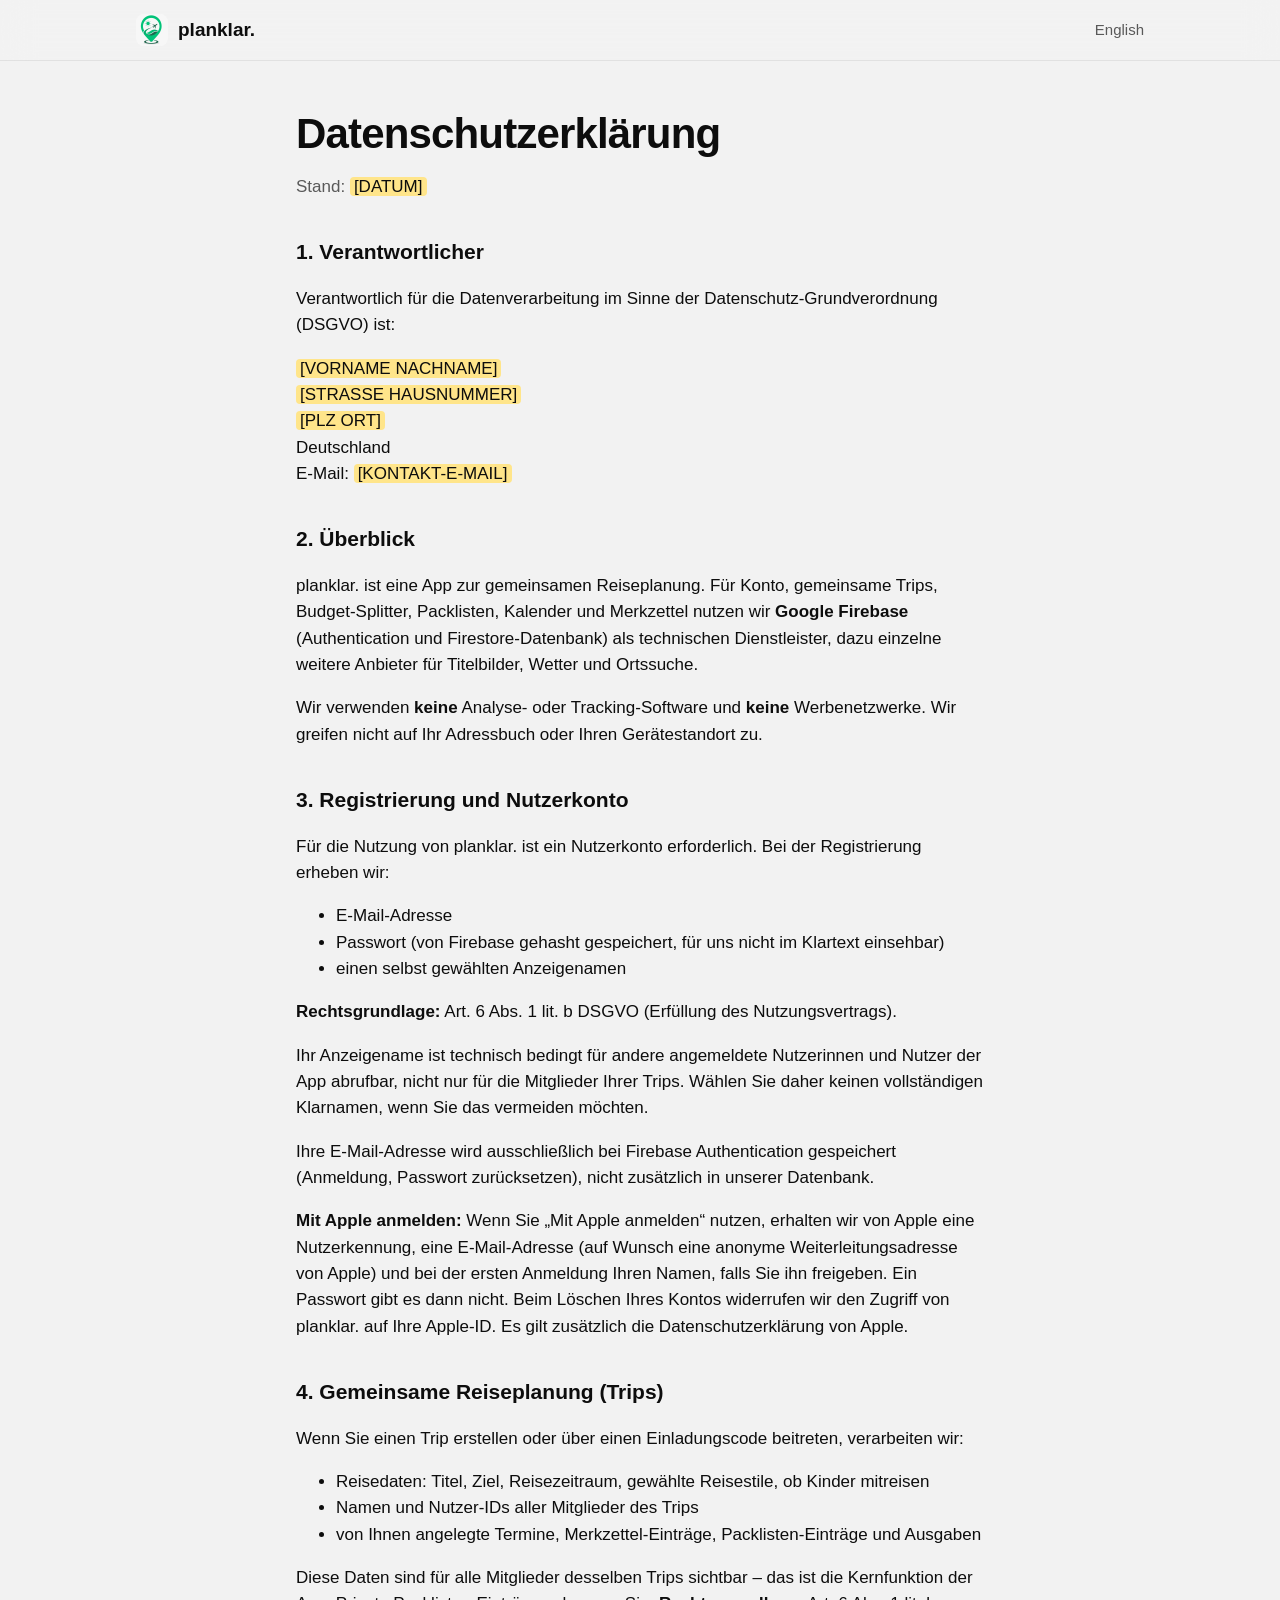
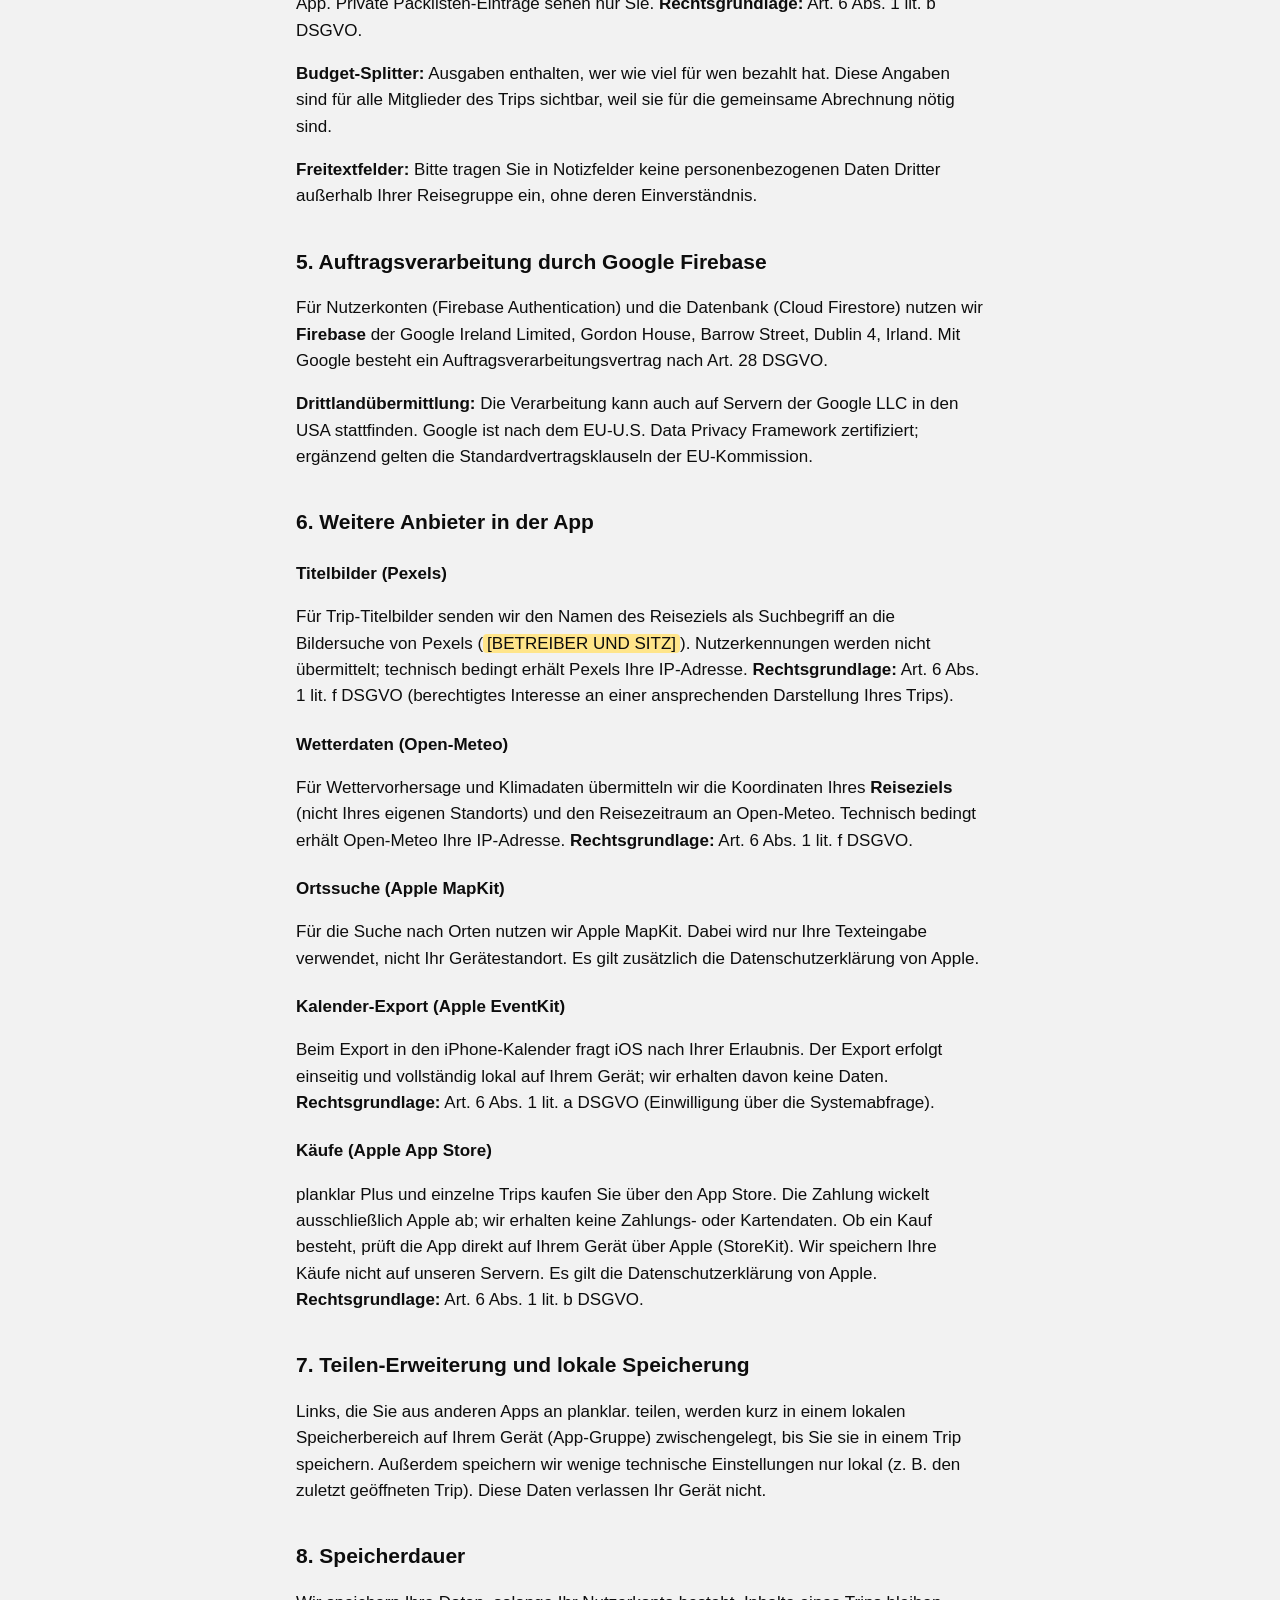
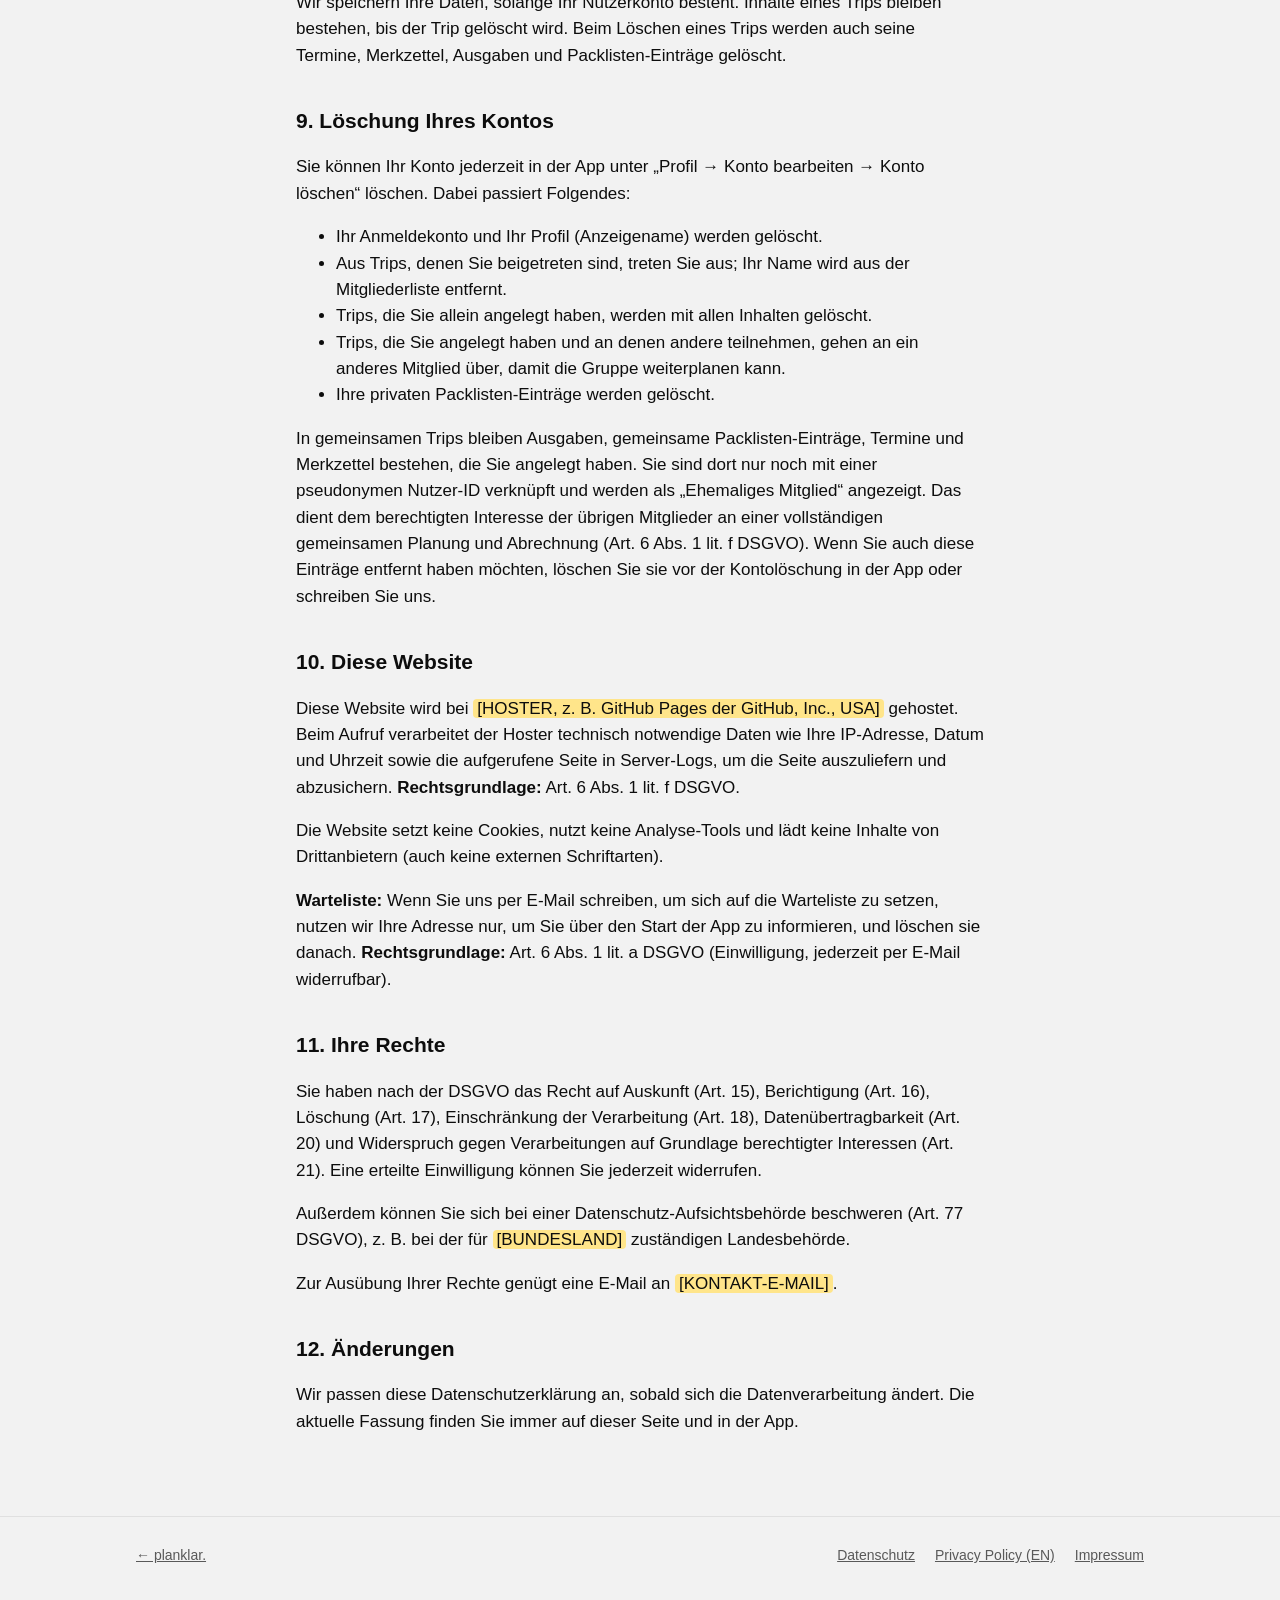
==== datenschutz.html @ 1fadaf1b "feat: Mit Apple anmelden und Monetarisierung mit StoreKit 2 Sign in with Apple mit Nonce, Profilanla" ====
<!doctype html>
<html lang="de">
<head>
  <meta charset="utf-8">
  <meta name="viewport" content="width=device-width, initial-scale=1">
  <title>Datenschutzerklärung – planklar.</title>
  <meta name="theme-color" content="#0BBF7D">
  <link rel="icon" type="image/png" href="assets/favicon.png">
  <link rel="apple-touch-icon" href="assets/apple-touch-icon.png">
  <link rel="stylesheet" href="style.css">
</head>
<body>

<!--
  ENTWURF, KEINE RECHTSBERATUNG. Quelle: docs/legal/datenschutzerklaerung-de.md,
  angepasst an die vollständige Account-Löschung (TripService.removeAccountData)
  und um den Abschnitt zur Website ergänzt. Vor Veröffentlichung:
  - alle gelb markierten Platzhalter ersetzen
  - Google-AVV in der Firebase Console bestätigen, DPF-Status von Google prüfen
  - Pexels-Betreiber verifizieren
  - mit einem Generator (eRecht24 o. ä.) oder anwaltlich gegenprüfen
  - privacy.html (EN) inhaltlich synchron halten
-->

<header class="site-header">
  <div class="wrap">
    <a class="brand" href="./"><img src="assets/logo.png" alt="">planklar.</a>
    <nav><a href="privacy.html">English</a></nav>
  </div>
</header>

<main class="legal">
  <div class="wrap narrow">
    <h1>Datenschutzerklärung</h1>
    <p class="updated">Stand: <mark class="todo">[DATUM]</mark></p>

    <h2>1. Verantwortlicher</h2>
    <p>Verantwortlich für die Datenverarbeitung im Sinne der Datenschutz-Grundverordnung (DSGVO) ist:</p>
    <address>
      <mark class="todo">[VORNAME NACHNAME]</mark><br>
      <mark class="todo">[STRASSE HAUSNUMMER]</mark><br>
      <mark class="todo">[PLZ ORT]</mark><br>
      Deutschland<br>
      E-Mail: <mark class="todo">[KONTAKT-E-MAIL]</mark>
    </address>

    <h2>2. Überblick</h2>
    <p>planklar. ist eine App zur gemeinsamen Reiseplanung. Für Konto, gemeinsame Trips, Budget-Splitter, Packlisten, Kalender und Merkzettel nutzen wir <strong>Google Firebase</strong> (Authentication und Firestore-Datenbank) als technischen Dienstleister, dazu einzelne weitere Anbieter für Titelbilder, Wetter und Ortssuche.</p>
    <p>Wir verwenden <strong>keine</strong> Analyse- oder Tracking-Software und <strong>keine</strong> Werbenetzwerke. Wir greifen nicht auf Ihr Adressbuch oder Ihren Gerätestandort zu.</p>

    <h2>3. Registrierung und Nutzerkonto</h2>
    <p>Für die Nutzung von planklar. ist ein Nutzerkonto erforderlich. Bei der Registrierung erheben wir:</p>
    <ul>
      <li>E-Mail-Adresse</li>
      <li>Passwort (von Firebase gehasht gespeichert, für uns nicht im Klartext einsehbar)</li>
      <li>einen selbst gewählten Anzeigenamen</li>
    </ul>
    <p><strong>Rechtsgrundlage:</strong> Art. 6 Abs. 1 lit. b DSGVO (Erfüllung des Nutzungsvertrags).</p>
    <!-- PRÜFEN: Falls die Firestore-Regeln users/{uid} vor dem Launch auf Trip-Mitglieder
         einschränken, diesen Absatz anpassen (docs/legal/offene-punkte.md). -->
    <p>Ihr Anzeigename ist technisch bedingt für andere angemeldete Nutzerinnen und Nutzer der App abrufbar, nicht nur für die Mitglieder Ihrer Trips. Wählen Sie daher keinen vollständigen Klarnamen, wenn Sie das vermeiden möchten.</p>
    <p>Ihre E-Mail-Adresse wird ausschließlich bei Firebase Authentication gespeichert (Anmeldung, Passwort zurücksetzen), nicht zusätzlich in unserer Datenbank.</p>
    <p><strong>Mit Apple anmelden:</strong> Wenn Sie „Mit Apple anmelden“ nutzen, erhalten wir von Apple eine Nutzerkennung, eine E-Mail-Adresse (auf Wunsch eine anonyme Weiterleitungsadresse von Apple) und bei der ersten Anmeldung Ihren Namen, falls Sie ihn freigeben. Ein Passwort gibt es dann nicht. Beim Löschen Ihres Kontos widerrufen wir den Zugriff von planklar. auf Ihre Apple-ID. Es gilt zusätzlich die Datenschutzerklärung von Apple.</p>

    <h2>4. Gemeinsame Reiseplanung (Trips)</h2>
    <p>Wenn Sie einen Trip erstellen oder über einen Einladungscode beitreten, verarbeiten wir:</p>
    <ul>
      <li>Reisedaten: Titel, Ziel, Reisezeitraum, gewählte Reisestile, ob Kinder mitreisen</li>
      <li>Namen und Nutzer-IDs aller Mitglieder des Trips</li>
      <li>von Ihnen angelegte Termine, Merkzettel-Einträge, Packlisten-Einträge und Ausgaben</li>
    </ul>
    <p>Diese Daten sind für alle Mitglieder desselben Trips sichtbar – das ist die Kernfunktion der App. Private Packlisten-Einträge sehen nur Sie. <strong>Rechtsgrundlage:</strong> Art. 6 Abs. 1 lit. b DSGVO.</p>
    <p><strong>Budget-Splitter:</strong> Ausgaben enthalten, wer wie viel für wen bezahlt hat. Diese Angaben sind für alle Mitglieder des Trips sichtbar, weil sie für die gemeinsame Abrechnung nötig sind.</p>
    <p><strong>Freitextfelder:</strong> Bitte tragen Sie in Notizfelder keine personenbezogenen Daten Dritter außerhalb Ihrer Reisegruppe ein, ohne deren Einverständnis.</p>

    <h2>5. Auftragsverarbeitung durch Google Firebase</h2>
    <p>Für Nutzerkonten (Firebase Authentication) und die Datenbank (Cloud Firestore) nutzen wir <strong>Firebase</strong> der Google Ireland Limited, Gordon House, Barrow Street, Dublin 4, Irland. Mit Google besteht ein Auftragsverarbeitungsvertrag nach Art. 28 DSGVO.</p>
    <p><strong>Drittlandübermittlung:</strong> Die Verarbeitung kann auch auf Servern der Google LLC in den USA stattfinden. Google ist nach dem EU-U.S. Data Privacy Framework zertifiziert; ergänzend gelten die Standardvertragsklauseln der EU-Kommission.</p>

    <h2>6. Weitere Anbieter in der App</h2>
    <h3>Titelbilder (Pexels)</h3>
    <!-- PRÜFEN: aktuellen Betreiber und Sitz von Pexels verifizieren. -->
    <p>Für Trip-Titelbilder senden wir den Namen des Reiseziels als Suchbegriff an die Bildersuche von Pexels (<mark class="todo">[BETREIBER UND SITZ]</mark>). Nutzerkennungen werden nicht übermittelt; technisch bedingt erhält Pexels Ihre IP-Adresse. <strong>Rechtsgrundlage:</strong> Art. 6 Abs. 1 lit. f DSGVO (berechtigtes Interesse an einer ansprechenden Darstellung Ihres Trips).</p>
    <h3>Wetterdaten (Open-Meteo)</h3>
    <p>Für Wettervorhersage und Klimadaten übermitteln wir die Koordinaten Ihres <strong>Reiseziels</strong> (nicht Ihres eigenen Standorts) und den Reisezeitraum an Open-Meteo. Technisch bedingt erhält Open-Meteo Ihre IP-Adresse. <strong>Rechtsgrundlage:</strong> Art. 6 Abs. 1 lit. f DSGVO.</p>
    <h3>Ortssuche (Apple MapKit)</h3>
    <p>Für die Suche nach Orten nutzen wir Apple MapKit. Dabei wird nur Ihre Texteingabe verwendet, nicht Ihr Gerätestandort. Es gilt zusätzlich die Datenschutzerklärung von Apple.</p>
    <h3>Kalender-Export (Apple EventKit)</h3>
    <p>Beim Export in den iPhone-Kalender fragt iOS nach Ihrer Erlaubnis. Der Export erfolgt einseitig und vollständig lokal auf Ihrem Gerät; wir erhalten davon keine Daten. <strong>Rechtsgrundlage:</strong> Art. 6 Abs. 1 lit. a DSGVO (Einwilligung über die Systemabfrage).</p>

    <h3>Käufe (Apple App Store)</h3>
    <p>planklar Plus und einzelne Trips kaufen Sie über den App Store. Die Zahlung wickelt ausschließlich Apple ab; wir erhalten keine Zahlungs- oder Kartendaten. Ob ein Kauf besteht, prüft die App direkt auf Ihrem Gerät über Apple (StoreKit). Wir speichern Ihre Käufe nicht auf unseren Servern. Es gilt die Datenschutzerklärung von Apple. <strong>Rechtsgrundlage:</strong> Art. 6 Abs. 1 lit. b DSGVO.</p>

    <h2>7. Teilen-Erweiterung und lokale Speicherung</h2>
    <p>Links, die Sie aus anderen Apps an planklar. teilen, werden kurz in einem lokalen Speicherbereich auf Ihrem Gerät (App-Gruppe) zwischengelegt, bis Sie sie in einem Trip speichern. Außerdem speichern wir wenige technische Einstellungen nur lokal (z. B. den zuletzt geöffneten Trip). Diese Daten verlassen Ihr Gerät nicht.</p>

    <h2>8. Speicherdauer</h2>
    <p>Wir speichern Ihre Daten, solange Ihr Nutzerkonto besteht. Inhalte eines Trips bleiben bestehen, bis der Trip gelöscht wird. Beim Löschen eines Trips werden auch seine Termine, Merkzettel, Ausgaben und Packlisten-Einträge gelöscht.</p>

    <h2>9. Löschung Ihres Kontos</h2>
    <p>Sie können Ihr Konto jederzeit in der App unter „Profil → Konto bearbeiten → Konto löschen“ löschen. Dabei passiert Folgendes:</p>
    <ul>
      <li>Ihr Anmeldekonto und Ihr Profil (Anzeigename) werden gelöscht.</li>
      <li>Aus Trips, denen Sie beigetreten sind, treten Sie aus; Ihr Name wird aus der Mitgliederliste entfernt.</li>
      <li>Trips, die Sie allein angelegt haben, werden mit allen Inhalten gelöscht.</li>
      <li>Trips, die Sie angelegt haben und an denen andere teilnehmen, gehen an ein anderes Mitglied über, damit die Gruppe weiterplanen kann.</li>
      <li>Ihre privaten Packlisten-Einträge werden gelöscht.</li>
    </ul>
    <p>In gemeinsamen Trips bleiben Ausgaben, gemeinsame Packlisten-Einträge, Termine und Merkzettel bestehen, die Sie angelegt haben. Sie sind dort nur noch mit einer pseudonymen Nutzer-ID verknüpft und werden als „Ehemaliges Mitglied“ angezeigt. Das dient dem berechtigten Interesse der übrigen Mitglieder an einer vollständigen gemeinsamen Planung und Abrechnung (Art. 6 Abs. 1 lit. f DSGVO). Wenn Sie auch diese Einträge entfernt haben möchten, löschen Sie sie vor der Kontolöschung in der App oder schreiben Sie uns.</p>

    <h2>10. Diese Website</h2>
    <p>Diese Website wird bei <mark class="todo">[HOSTER, z. B. GitHub Pages der GitHub, Inc., USA]</mark> gehostet. Beim Aufruf verarbeitet der Hoster technisch notwendige Daten wie Ihre IP-Adresse, Datum und Uhrzeit sowie die aufgerufene Seite in Server-Logs, um die Seite auszuliefern und abzusichern. <strong>Rechtsgrundlage:</strong> Art. 6 Abs. 1 lit. f DSGVO.</p>
    <p>Die Website setzt keine Cookies, nutzt keine Analyse-Tools und lädt keine Inhalte von Drittanbietern (auch keine externen Schriftarten).</p>
    <p><strong>Warteliste:</strong> Wenn Sie uns per E-Mail schreiben, um sich auf die Warteliste zu setzen, nutzen wir Ihre Adresse nur, um Sie über den Start der App zu informieren, und löschen sie danach. <strong>Rechtsgrundlage:</strong> Art. 6 Abs. 1 lit. a DSGVO (Einwilligung, jederzeit per E-Mail widerrufbar).</p>

    <h2>11. Ihre Rechte</h2>
    <p>Sie haben nach der DSGVO das Recht auf Auskunft (Art. 15), Berichtigung (Art. 16), Löschung (Art. 17), Einschränkung der Verarbeitung (Art. 18), Datenübertragbarkeit (Art. 20) und Widerspruch gegen Verarbeitungen auf Grundlage berechtigter Interessen (Art. 21). Eine erteilte Einwilligung können Sie jederzeit widerrufen.</p>
    <p>Außerdem können Sie sich bei einer Datenschutz-Aufsichtsbehörde beschweren (Art. 77 DSGVO), z. B. bei der für <mark class="todo">[BUNDESLAND]</mark> zuständigen Landesbehörde.</p>
    <p>Zur Ausübung Ihrer Rechte genügt eine E-Mail an <mark class="todo">[KONTAKT-E-MAIL]</mark>.</p>

    <!-- Abschnitt zu Abos (StoreKit) und Partnerlinks (GetYourGuide) erst ergänzen, wenn
         diese Funktionen gebaut sind — Vorlage in docs/legal/datenschutzerklaerung-de.md, Nr. 12.
         Käufe über StoreKit sind oben in Abschnitt 6 bereits beschrieben. -->

    <h2>12. Änderungen</h2>
    <p>Wir passen diese Datenschutzerklärung an, sobald sich die Datenverarbeitung ändert. Die aktuelle Fassung finden Sie immer auf dieser Seite und in der App.</p>
  </div>
</main>

<footer class="site-footer">
  <div class="wrap">
    <a href="./">← planklar.</a>
    <nav>
      <a href="datenschutz.html">Datenschutz</a>
      <a href="privacy.html">Privacy Policy (EN)</a>
      <a href="impressum.html">Impressum</a>
    </nav>
  </div>
</footer>

</body>
</html>
---- style.css ----
/* planklar. website — colours from AppTheme.swift. System fonts only:
   no external requests, so the site needs no cookie banner and the
   privacy policy only has to cover the hosting itself. */

:root {
  --primary: #0BBF7D;
  --secondary: #36816C;
  --bg: #F2F2F2;
  --card: #FFFFFF;
  --text: #0D0D0D;
  --grey: #595959;
  --line: rgba(13, 13, 13, 0.08);
  --tint: rgba(11, 191, 125, 0.12);
  --radius: 16px;
  --shadow: 0 1px 2px rgba(0, 0, 0, 0.04), 0 8px 24px rgba(0, 0, 0, 0.06);
}

@media (prefers-color-scheme: dark) {
  :root {
    --bg: #0F1211;
    --card: #1A1E1C;
    --text: #F2F2F2;
    --grey: #A3A9A6;
    --line: rgba(255, 255, 255, 0.08);
    --tint: rgba(11, 191, 125, 0.16);
    --shadow: none;
  }
}

* { box-sizing: border-box; }

html { -webkit-text-size-adjust: 100%; scroll-behavior: smooth; }

body {
  margin: 0;
  background: var(--bg);
  color: var(--text);
  font-family: -apple-system, BlinkMacSystemFont, "SF Pro Text", "Segoe UI", Roboto, Helvetica, Arial, sans-serif;
  font-size: 17px;
  line-height: 1.55;
}

a { color: var(--secondary); }
@media (prefers-color-scheme: dark) { a { color: var(--primary); } }

.wrap { max-width: 1040px; margin: 0 auto; padding: 0 16px; }
.narrow { max-width: 720px; }

/* ---------- Header ---------- */

.site-header {
  position: sticky; top: 0; z-index: 10;
  background: color-mix(in srgb, var(--bg) 85%, transparent);
  backdrop-filter: saturate(180%) blur(16px);
  -webkit-backdrop-filter: saturate(180%) blur(16px);
  border-bottom: 1px solid var(--line);
}
.site-header .wrap { display: flex; align-items: center; justify-content: space-between; height: 60px; }
.brand { display: flex; align-items: center; gap: 10px; color: var(--text); text-decoration: none; font-weight: 700; font-size: 19px; }
.brand img { width: 32px; height: 32px; border-radius: 8px; }
.site-header nav { display: flex; gap: 20px; }
.site-header nav a { color: var(--grey); text-decoration: none; font-size: 15px; }
.site-header nav a:hover { color: var(--text); }
@media (max-width: 560px) { .site-header nav .optional { display: none; } }

/* ---------- Buttons ---------- */

.btn {
  display: inline-flex; align-items: center; justify-content: center; gap: 8px;
  padding: 14px 24px; border-radius: 999px;
  font-weight: 600; font-size: 16px; text-decoration: none;
  transition: transform .15s ease, opacity .15s ease;
}
.btn:active { transform: scale(0.97); }
.btn-primary { background: var(--primary); color: #fff; }
.btn-primary:hover { opacity: .9; }
.btn-ghost { background: var(--card); color: var(--text); border: 1px solid var(--line); }

/* ---------- Hero ---------- */

.hero { padding: 72px 0 56px; }
.hero .wrap { display: grid; grid-template-columns: 1.1fr 0.9fr; gap: 48px; align-items: center; }
.eyebrow {
  display: inline-block; padding: 6px 12px; border-radius: 999px;
  background: var(--tint); color: var(--secondary);
  font-size: 14px; font-weight: 600;
}
@media (prefers-color-scheme: dark) { .eyebrow { color: var(--primary); } }
.hero h1 { font-size: clamp(36px, 6vw, 56px); line-height: 1.08; letter-spacing: -0.02em; margin: 16px 0; }
.hero h1 span { color: var(--primary); }
.hero p.lead { font-size: 19px; color: var(--grey); margin: 0 0 28px; max-width: 34em; }
.cta-row { display: flex; flex-wrap: wrap; gap: 12px; }
.hero small { display: block; margin-top: 14px; color: var(--grey); font-size: 14px; }

@media (max-width: 820px) {
  .hero { padding: 40px 0 32px; }
  .hero .wrap { grid-template-columns: 1fr; gap: 36px; }
}

/* A stylised peek into the app instead of screenshots. */
.preview { display: grid; gap: 14px; }
.preview .card { background: var(--card); border-radius: var(--radius); box-shadow: var(--shadow); padding: 18px; }
.trip-card .cover {
  height: 120px; border-radius: 12px; margin: -6px -6px 14px;
  background:
    repeating-linear-gradient(135deg, rgba(255,255,255,.14) 0 10px, transparent 10px 20px),
    linear-gradient(135deg, var(--primary), var(--secondary));
}
.trip-card h3 { margin: 0; font-size: 18px; }
.meta { color: var(--grey); font-size: 14px; }
.avatars { display: flex; margin-top: 12px; }
.avatars span {
  width: 30px; height: 30px; border-radius: 50%; margin-right: -8px;
  border: 2px solid var(--card); color: #fff; font-size: 12px; font-weight: 700;
  display: grid; place-items: center;
}
.settle-row { display: flex; justify-content: space-between; align-items: center; padding: 8px 0; border-top: 1px solid var(--line); font-size: 15px; }
.settle-row:first-of-type { border-top: 0; }
.settle-row b { color: var(--primary); }
.check { width: 20px; height: 20px; border-radius: 50%; border: 2px solid var(--primary); display: inline-block; vertical-align: -4px; margin-right: 8px; }
.check.done { background: var(--primary); }

/* ---------- Sections ---------- */

section { padding: 56px 0; }
.section-title { font-size: clamp(28px, 4vw, 38px); letter-spacing: -0.02em; line-height: 1.15; margin: 0 0 12px; }
.section-lead { color: var(--grey); margin: 0 0 32px; max-width: 38em; }

.features { display: grid; grid-template-columns: repeat(3, 1fr); gap: 16px; }
@media (max-width: 900px) { .features { grid-template-columns: repeat(2, 1fr); } }
@media (max-width: 560px) { .features { grid-template-columns: 1fr; } }
.feature { background: var(--card); border-radius: var(--radius); padding: 22px; box-shadow: var(--shadow); }
.feature .icon {
  width: 44px; height: 44px; border-radius: 12px; background: var(--tint);
  display: grid; place-items: center; margin-bottom: 14px; color: var(--primary);
}
.feature .icon svg { width: 24px; height: 24px; }
.feature h3 { margin: 0 0 6px; font-size: 18px; }
.feature p { margin: 0; color: var(--grey); font-size: 15px; }

.steps { display: grid; grid-template-columns: repeat(3, 1fr); gap: 16px; counter-reset: step; }
@media (max-width: 760px) { .steps { grid-template-columns: 1fr; } }
.step { position: relative; padding: 22px 22px 22px 70px; background: var(--card); border-radius: var(--radius); box-shadow: var(--shadow); }
.step::before {
  counter-increment: step; content: counter(step);
  position: absolute; left: 22px; top: 22px;
  width: 32px; height: 32px; border-radius: 50%;
  background: var(--primary); color: #fff; font-weight: 700;
  display: grid; place-items: center;
}
.step h3 { margin: 0 0 4px; font-size: 17px; }
.step p { margin: 0; color: var(--grey); font-size: 15px; }

.promise { background: var(--card); border-radius: 24px; padding: 36px; box-shadow: var(--shadow); display: grid; grid-template-columns: 1fr 1fr; gap: 32px; align-items: center; }
@media (max-width: 760px) { .promise { grid-template-columns: 1fr; padding: 24px; } }
.promise ul { list-style: none; padding: 0; margin: 0; display: grid; gap: 12px; }
.promise li { display: flex; gap: 12px; align-items: flex-start; }
.promise li::before { content: "✓"; color: var(--primary); font-weight: 800; }

.cta-final { text-align: center; }
.cta-final .section-lead { margin-left: auto; margin-right: auto; }

/* ---------- Footer ---------- */

.site-footer { border-top: 1px solid var(--line); padding: 28px 0 40px; color: var(--grey); font-size: 14px; }
.site-footer .wrap { display: flex; flex-wrap: wrap; gap: 12px 24px; justify-content: space-between; }
.site-footer nav { display: flex; flex-wrap: wrap; gap: 8px 20px; }
.site-footer a { color: var(--grey); }

/* ---------- Legal pages ---------- */

.legal { padding: 40px 0 64px; }
.legal h1 { font-size: clamp(30px, 5vw, 42px); letter-spacing: -0.02em; margin: 0 0 8px; }
.legal h2 { font-size: 21px; margin: 36px 0 8px; }
.legal h3 { font-size: 17px; margin: 22px 0 4px; }
.legal p, .legal li { color: var(--text); }
.legal .updated { color: var(--grey); margin: 0 0 24px; }
.legal address { font-style: normal; }

/* Unfilled placeholders: impossible to overlook before publishing. */
mark.todo { background: #FFE58A; color: #0D0D0D; padding: 0 4px; border-radius: 4px; }
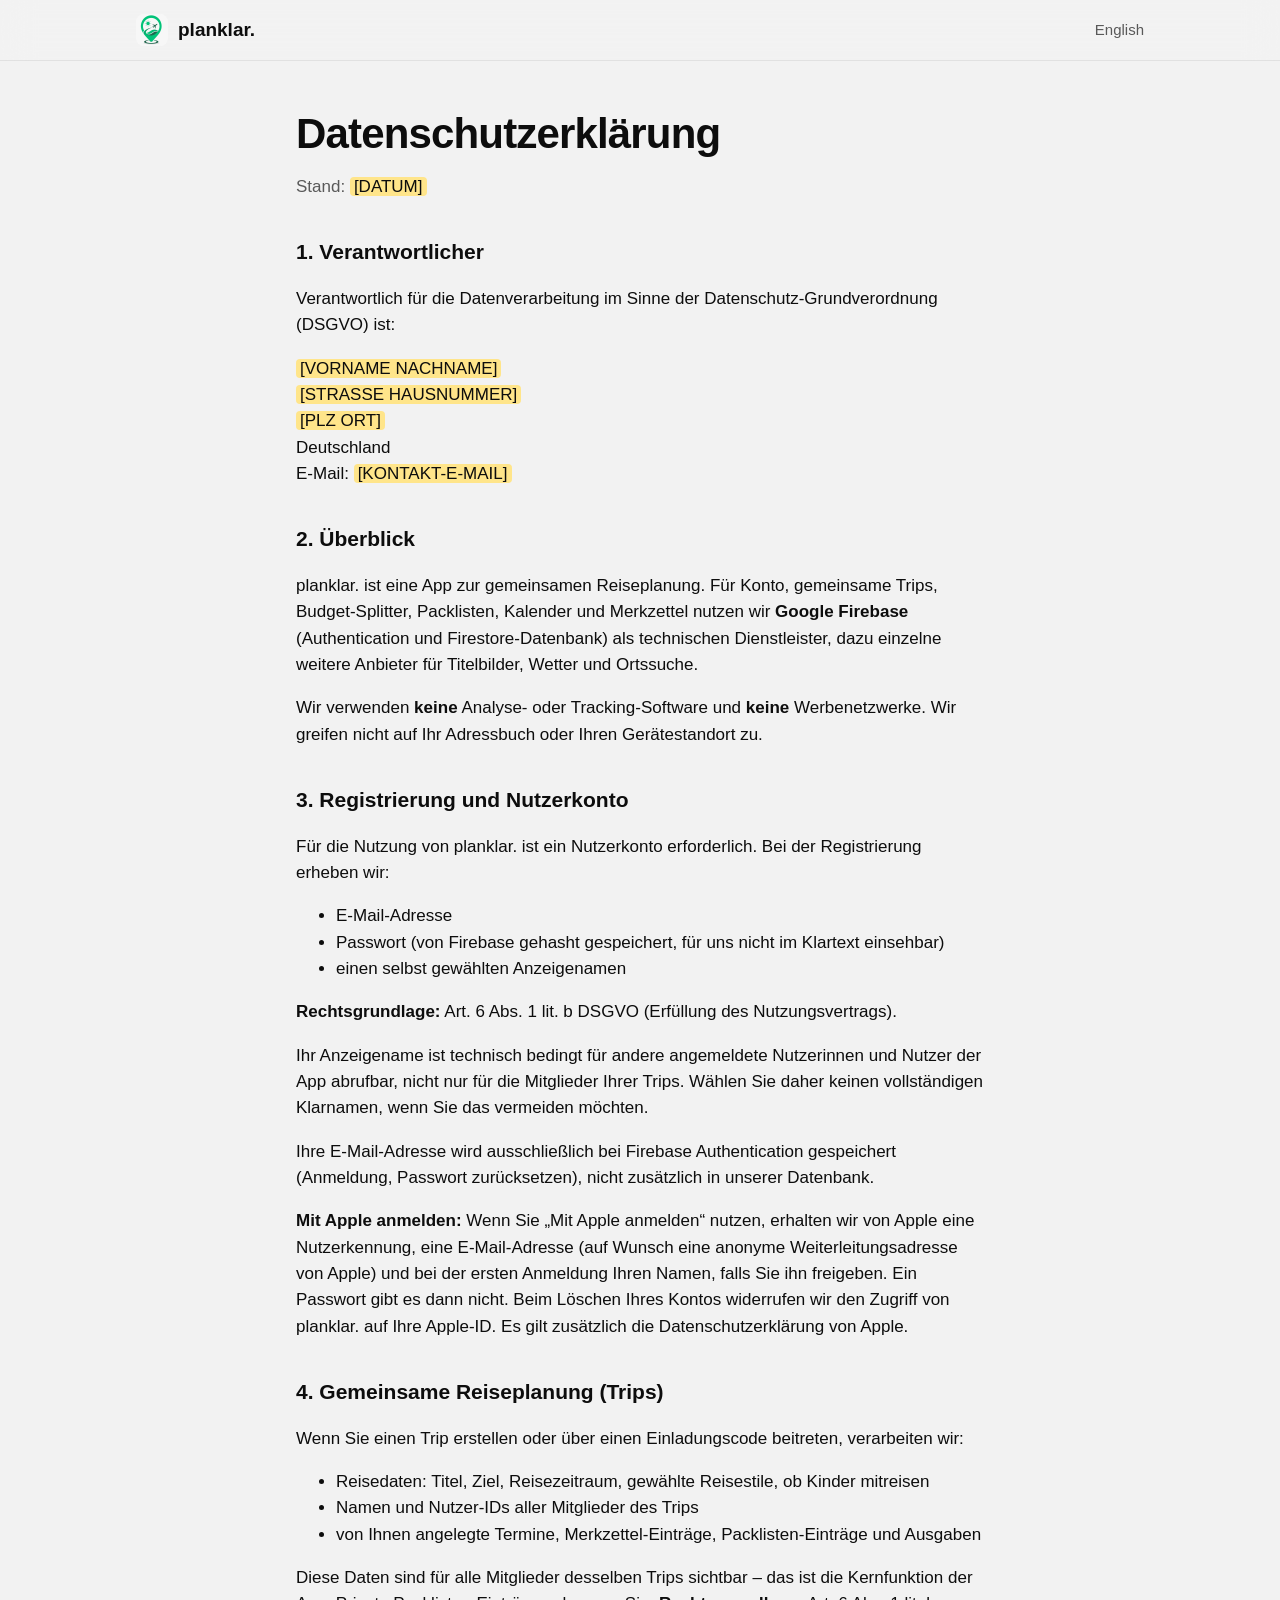
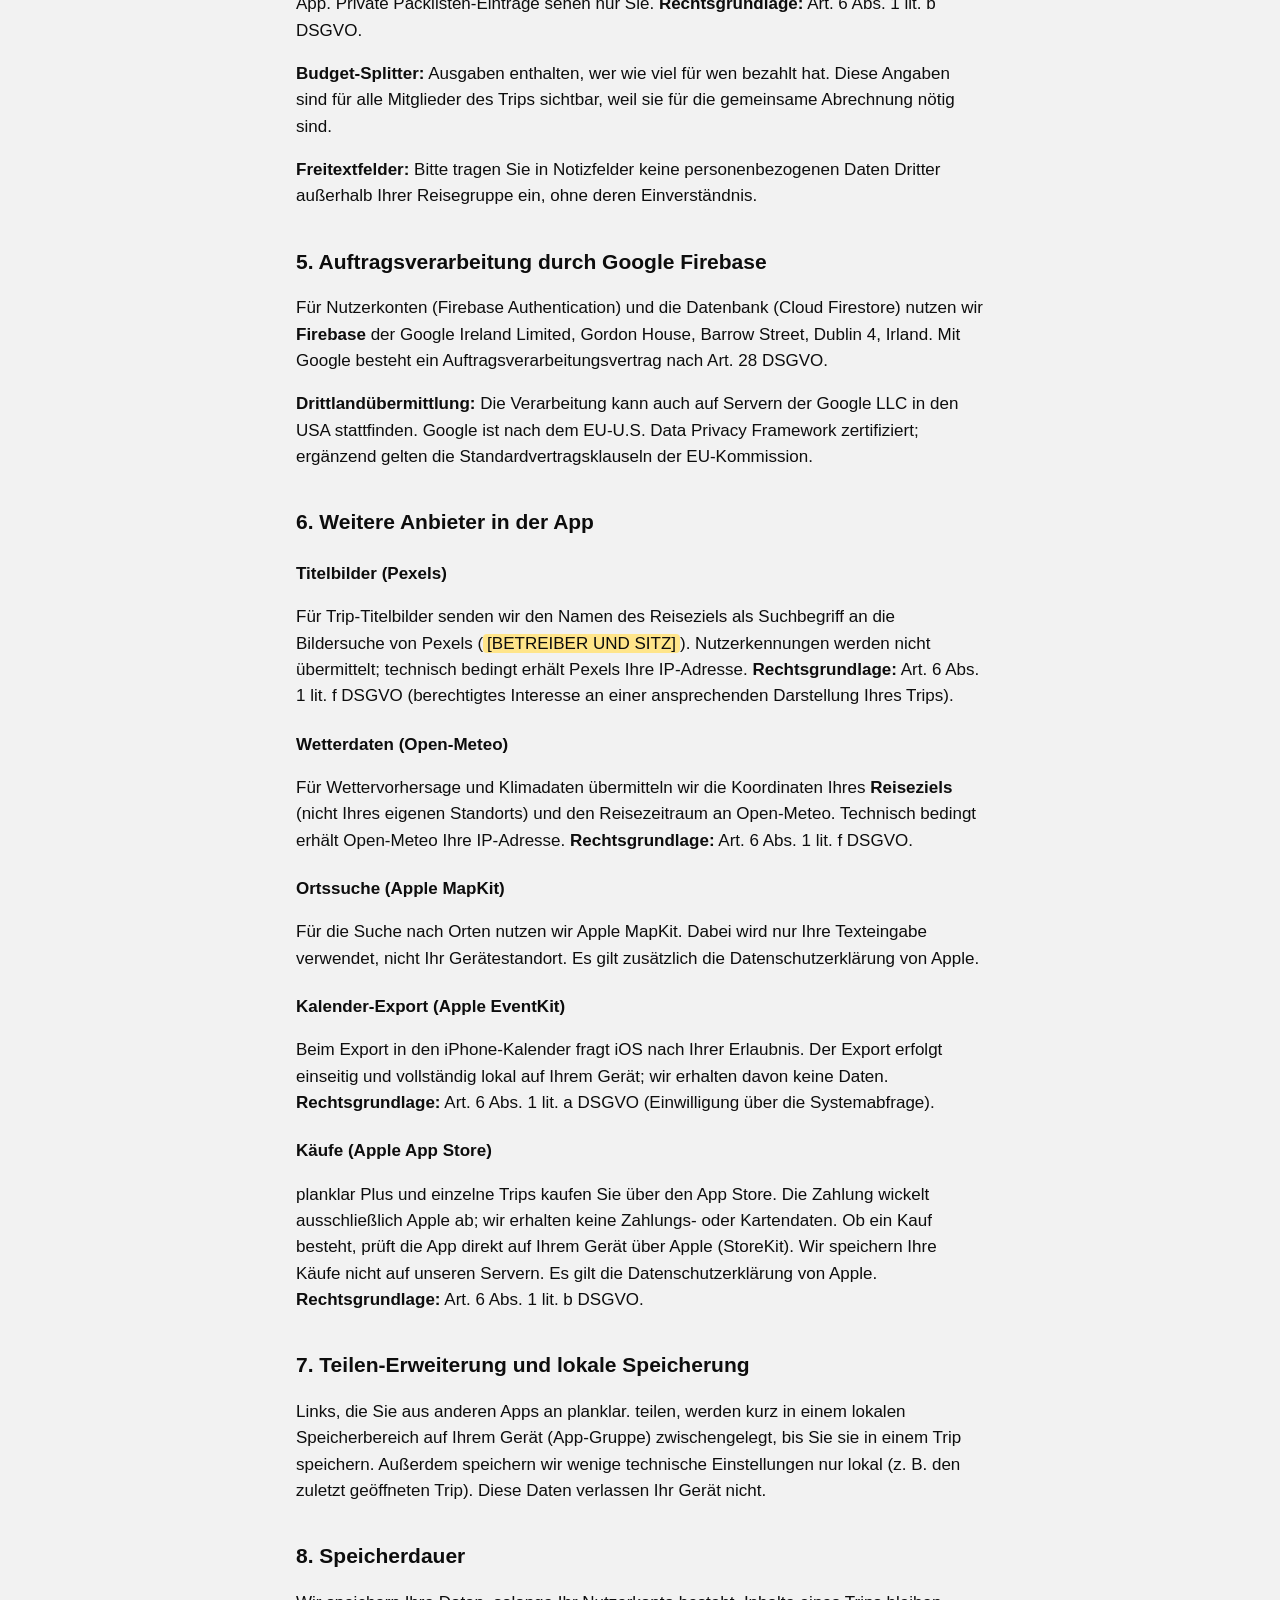
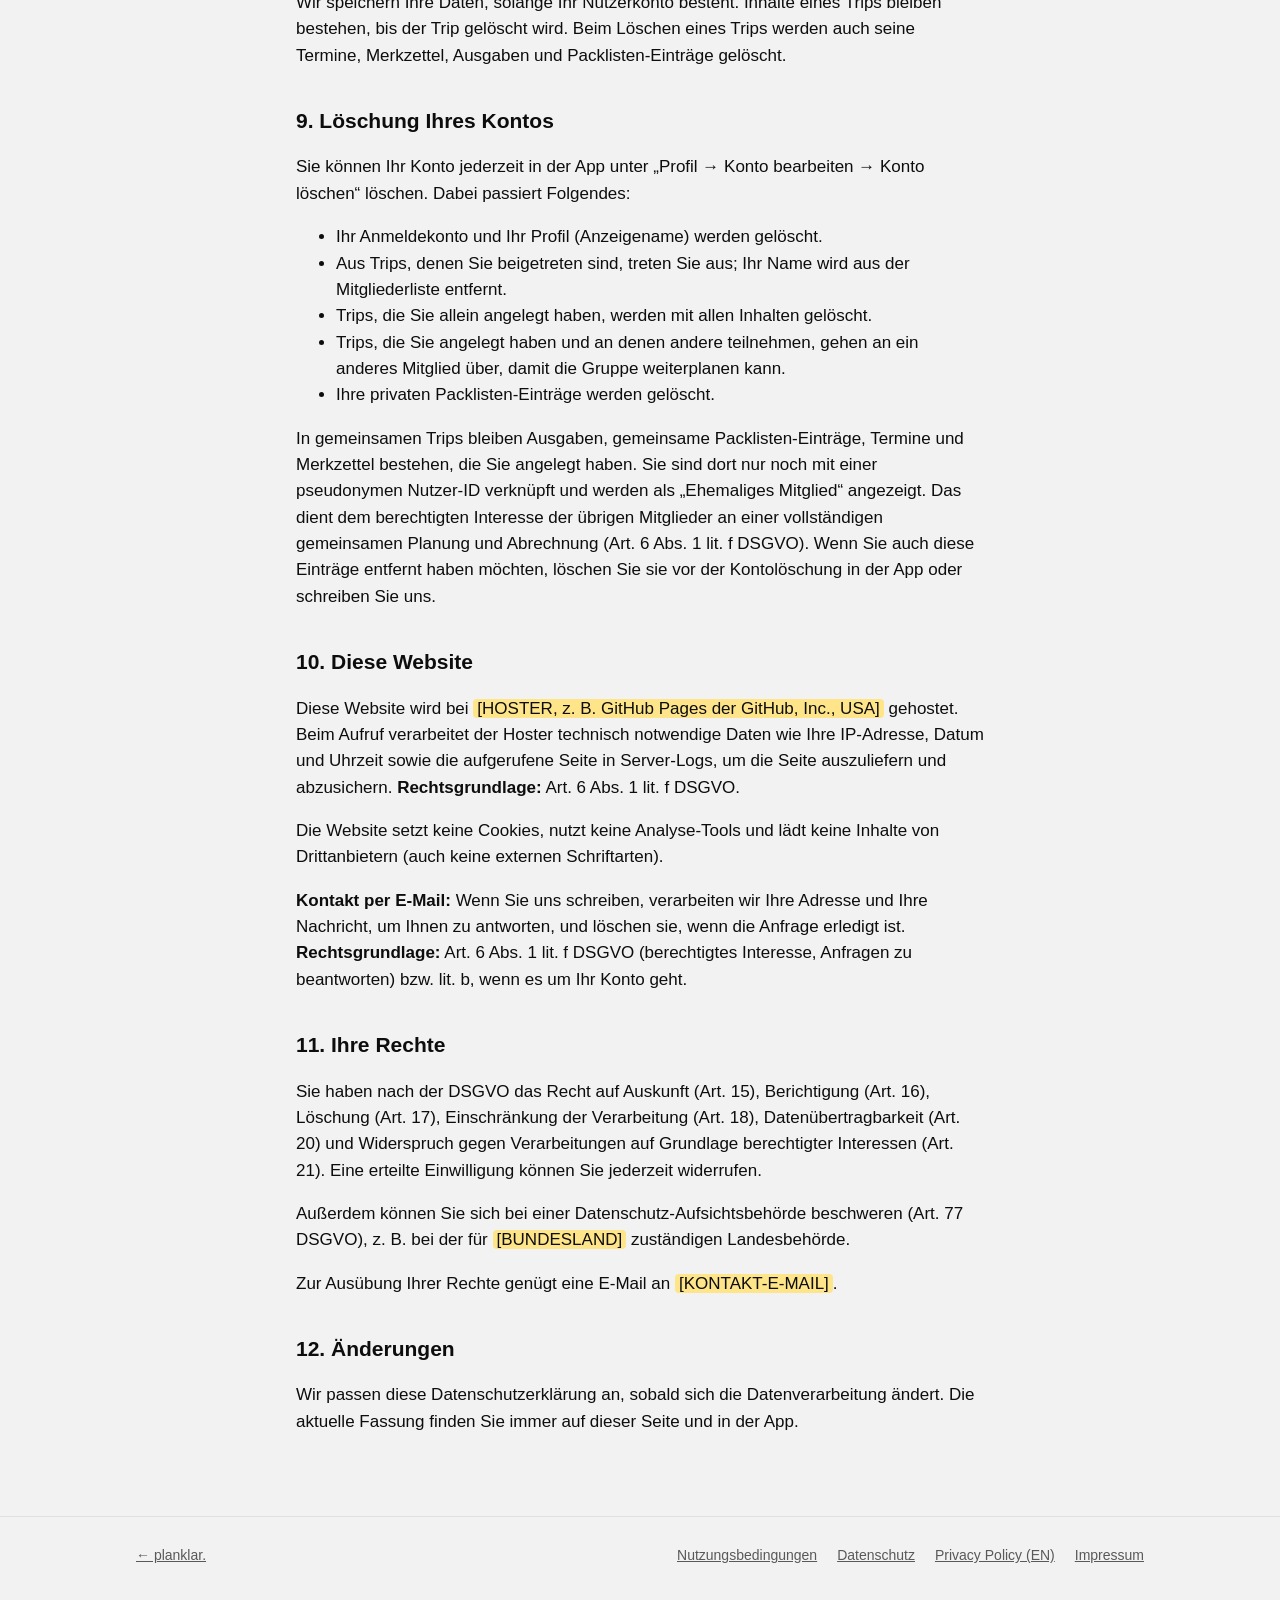
==== commit b01c5d8b: "feat: Nutzungsbedingungen DE/EN, Warteliste entfernt Eigene Nutzungsbedingungen ergänzen Apples Stan" ====
--- a/datenschutz.html
+++ b/datenschutz.html
@@ -111,7 +111,7 @@
     <h2>10. Diese Website</h2>
     <p>Diese Website wird bei <mark class="todo">[HOSTER, z. B. GitHub Pages der GitHub, Inc., USA]</mark> gehostet. Beim Aufruf verarbeitet der Hoster technisch notwendige Daten wie Ihre IP-Adresse, Datum und Uhrzeit sowie die aufgerufene Seite in Server-Logs, um die Seite auszuliefern und abzusichern. <strong>Rechtsgrundlage:</strong> Art. 6 Abs. 1 lit. f DSGVO.</p>
     <p>Die Website setzt keine Cookies, nutzt keine Analyse-Tools und lädt keine Inhalte von Drittanbietern (auch keine externen Schriftarten).</p>
-    <p><strong>Warteliste:</strong> Wenn Sie uns per E-Mail schreiben, um sich auf die Warteliste zu setzen, nutzen wir Ihre Adresse nur, um Sie über den Start der App zu informieren, und löschen sie danach. <strong>Rechtsgrundlage:</strong> Art. 6 Abs. 1 lit. a DSGVO (Einwilligung, jederzeit per E-Mail widerrufbar).</p>
+    <p><strong>Kontakt per E-Mail:</strong> Wenn Sie uns schreiben, verarbeiten wir Ihre Adresse und Ihre Nachricht, um Ihnen zu antworten, und löschen sie, wenn die Anfrage erledigt ist. <strong>Rechtsgrundlage:</strong> Art. 6 Abs. 1 lit. f DSGVO (berechtigtes Interesse, Anfragen zu beantworten) bzw. lit. b, wenn es um Ihr Konto geht.</p>
 
     <h2>11. Ihre Rechte</h2>
     <p>Sie haben nach der DSGVO das Recht auf Auskunft (Art. 15), Berichtigung (Art. 16), Löschung (Art. 17), Einschränkung der Verarbeitung (Art. 18), Datenübertragbarkeit (Art. 20) und Widerspruch gegen Verarbeitungen auf Grundlage berechtigter Interessen (Art. 21). Eine erteilte Einwilligung können Sie jederzeit widerrufen.</p>
@@ -131,6 +131,7 @@
   <div class="wrap">
     <a href="./">← planklar.</a>
     <nav>
+      <a href="nutzungsbedingungen.html">Nutzungsbedingungen</a>
       <a href="datenschutz.html">Datenschutz</a>
       <a href="privacy.html">Privacy Policy (EN)</a>
       <a href="impressum.html">Impressum</a>
--- a/style.css
+++ b/style.css
@@ -97,28 +97,13 @@
   .hero .wrap { grid-template-columns: 1fr; gap: 36px; }
 }
 
-/* A stylised peek into the app instead of screenshots. */
-.preview { display: grid; gap: 14px; }
-.preview .card { background: var(--card); border-radius: var(--radius); box-shadow: var(--shadow); padding: 18px; }
-.trip-card .cover {
-  height: 120px; border-radius: 12px; margin: -6px -6px 14px;
-  background:
-    repeating-linear-gradient(135deg, rgba(255,255,255,.14) 0 10px, transparent 10px 20px),
-    linear-gradient(135deg, var(--primary), var(--secondary));
+/* The phone mockup next to the headline. */
+.hero-mockup { display: flex; justify-content: center; }
+.hero-mockup img {
+  width: 100%; max-width: 420px; height: auto;
+  filter: drop-shadow(0 24px 48px rgba(0, 0, 0, 0.18));
 }
-.trip-card h3 { margin: 0; font-size: 18px; }
-.meta { color: var(--grey); font-size: 14px; }
-.avatars { display: flex; margin-top: 12px; }
-.avatars span {
-  width: 30px; height: 30px; border-radius: 50%; margin-right: -8px;
-  border: 2px solid var(--card); color: #fff; font-size: 12px; font-weight: 700;
-  display: grid; place-items: center;
-}
-.settle-row { display: flex; justify-content: space-between; align-items: center; padding: 8px 0; border-top: 1px solid var(--line); font-size: 15px; }
-.settle-row:first-of-type { border-top: 0; }
-.settle-row b { color: var(--primary); }
-.check { width: 20px; height: 20px; border-radius: 50%; border: 2px solid var(--primary); display: inline-block; vertical-align: -4px; margin-right: 8px; }
-.check.done { background: var(--primary); }
+@media (max-width: 820px) { .hero-mockup img { max-width: 320px; } }
 
 /* ---------- Sections ---------- */
 
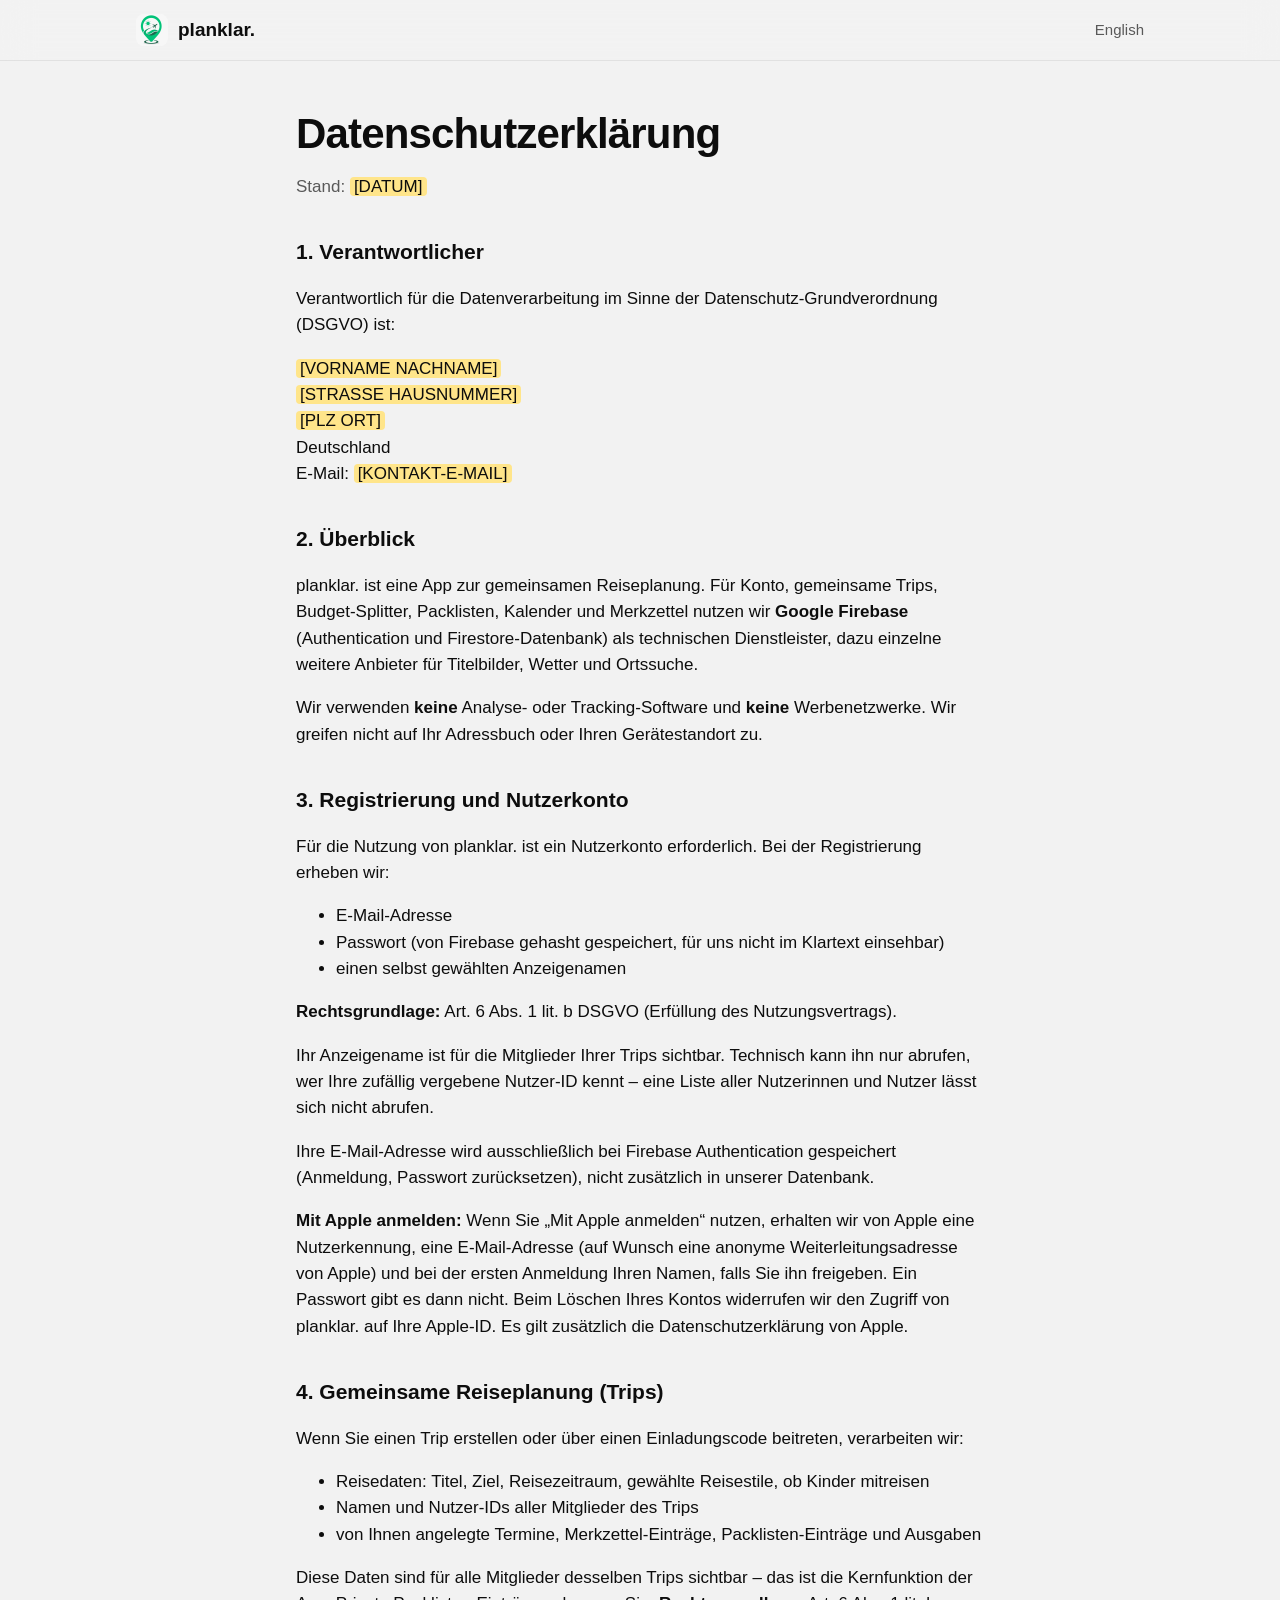
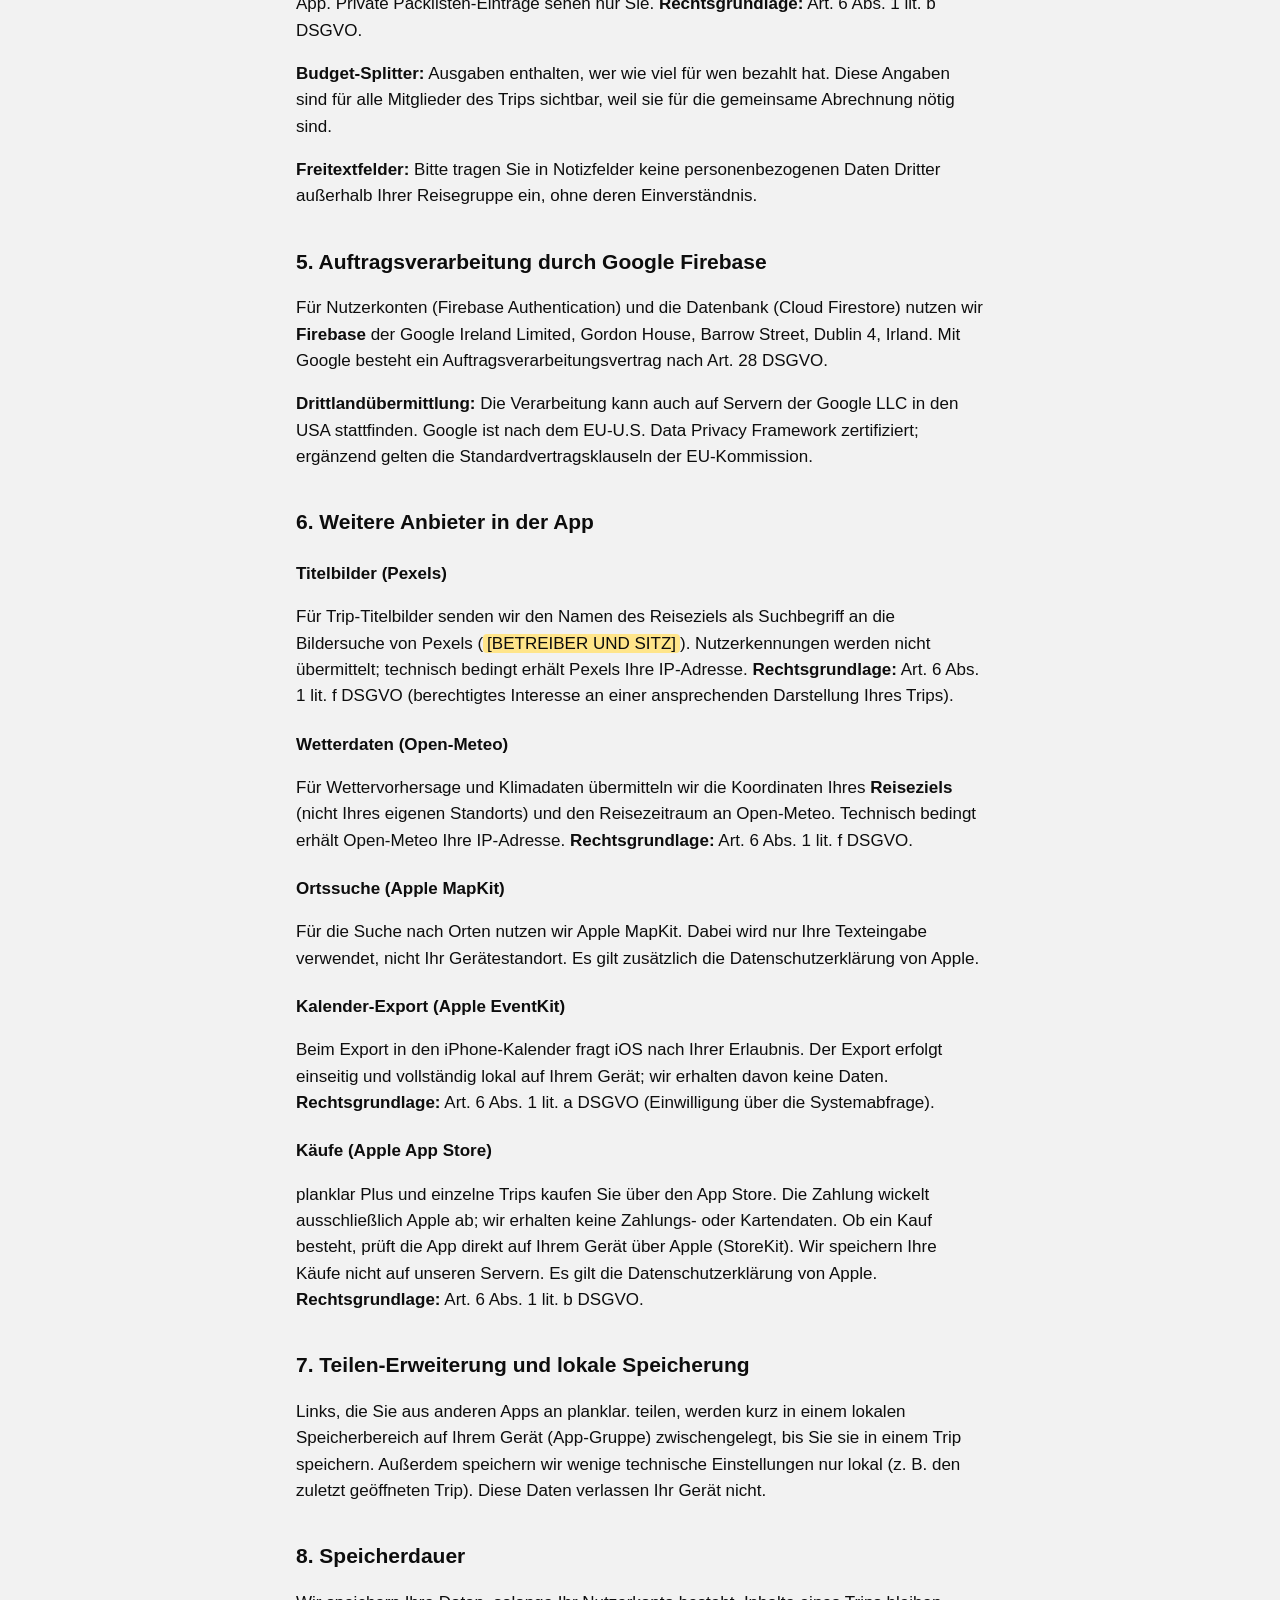
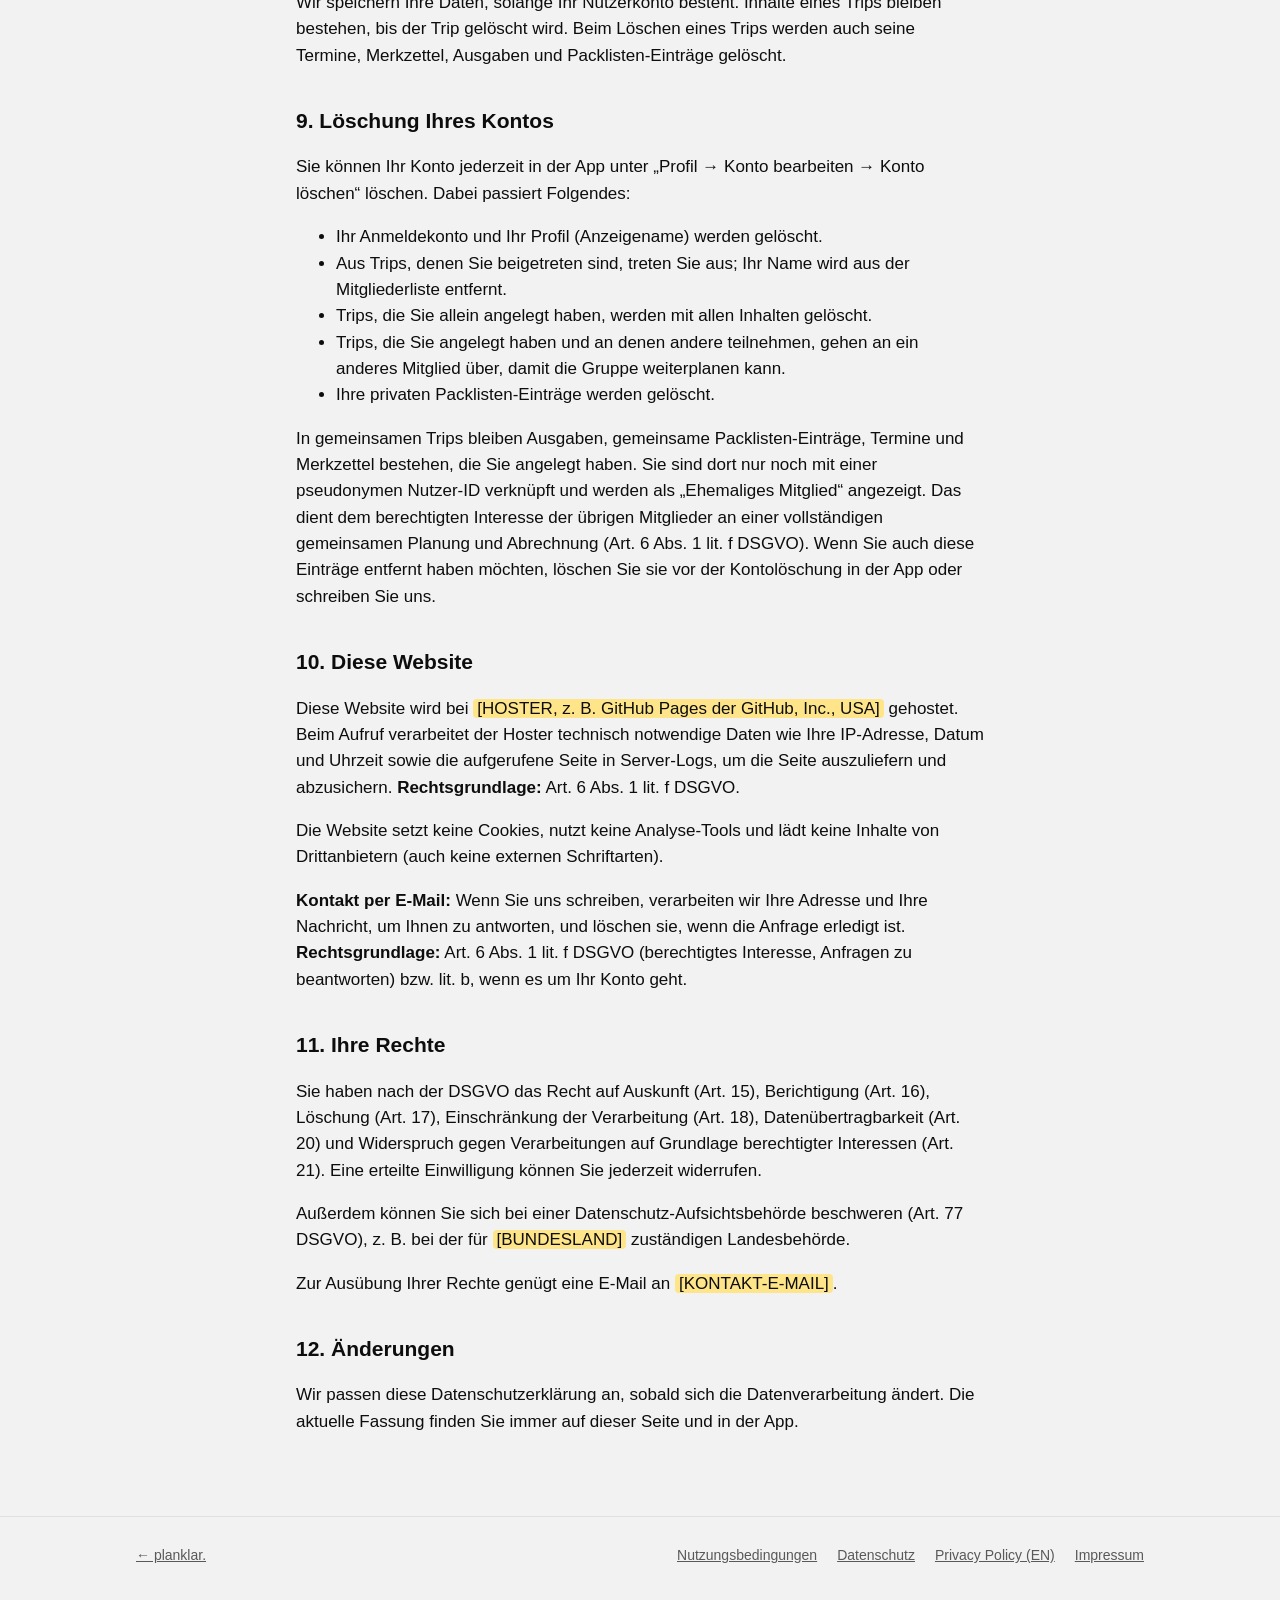
==== commit 9327313e: "fix: Datenschutz — Anzeigename nur für Mitreisende sichtbar Co-Authored-By: Claude Opus 5.5 <noreply" ====
--- a/datenschutz.html
+++ b/datenschutz.html
@@ -56,9 +56,9 @@
       <li>einen selbst gewählten Anzeigenamen</li>
     </ul>
     <p><strong>Rechtsgrundlage:</strong> Art. 6 Abs. 1 lit. b DSGVO (Erfüllung des Nutzungsvertrags).</p>
-    <!-- PRÜFEN: Falls die Firestore-Regeln users/{uid} vor dem Launch auf Trip-Mitglieder
-         einschränken, diesen Absatz anpassen (docs/legal/offene-punkte.md). -->
-    <p>Ihr Anzeigename ist technisch bedingt für andere angemeldete Nutzerinnen und Nutzer der App abrufbar, nicht nur für die Mitglieder Ihrer Trips. Wählen Sie daher keinen vollständigen Klarnamen, wenn Sie das vermeiden möchten.</p>
+    <!-- Gilt, sobald die Firestore-Regeln mit "list: if false" für users/{uid} in der
+         Firebase Console veröffentlicht sind. -->
+    <p>Ihr Anzeigename ist für die Mitglieder Ihrer Trips sichtbar. Technisch kann ihn nur abrufen, wer Ihre zufällig vergebene Nutzer-ID kennt – eine Liste aller Nutzerinnen und Nutzer lässt sich nicht abrufen.</p>
     <p>Ihre E-Mail-Adresse wird ausschließlich bei Firebase Authentication gespeichert (Anmeldung, Passwort zurücksetzen), nicht zusätzlich in unserer Datenbank.</p>
     <p><strong>Mit Apple anmelden:</strong> Wenn Sie „Mit Apple anmelden“ nutzen, erhalten wir von Apple eine Nutzerkennung, eine E-Mail-Adresse (auf Wunsch eine anonyme Weiterleitungsadresse von Apple) und bei der ersten Anmeldung Ihren Namen, falls Sie ihn freigeben. Ein Passwort gibt es dann nicht. Beim Löschen Ihres Kontos widerrufen wir den Zugriff von planklar. auf Ihre Apple-ID. Es gilt zusätzlich die Datenschutzerklärung von Apple.</p>
 
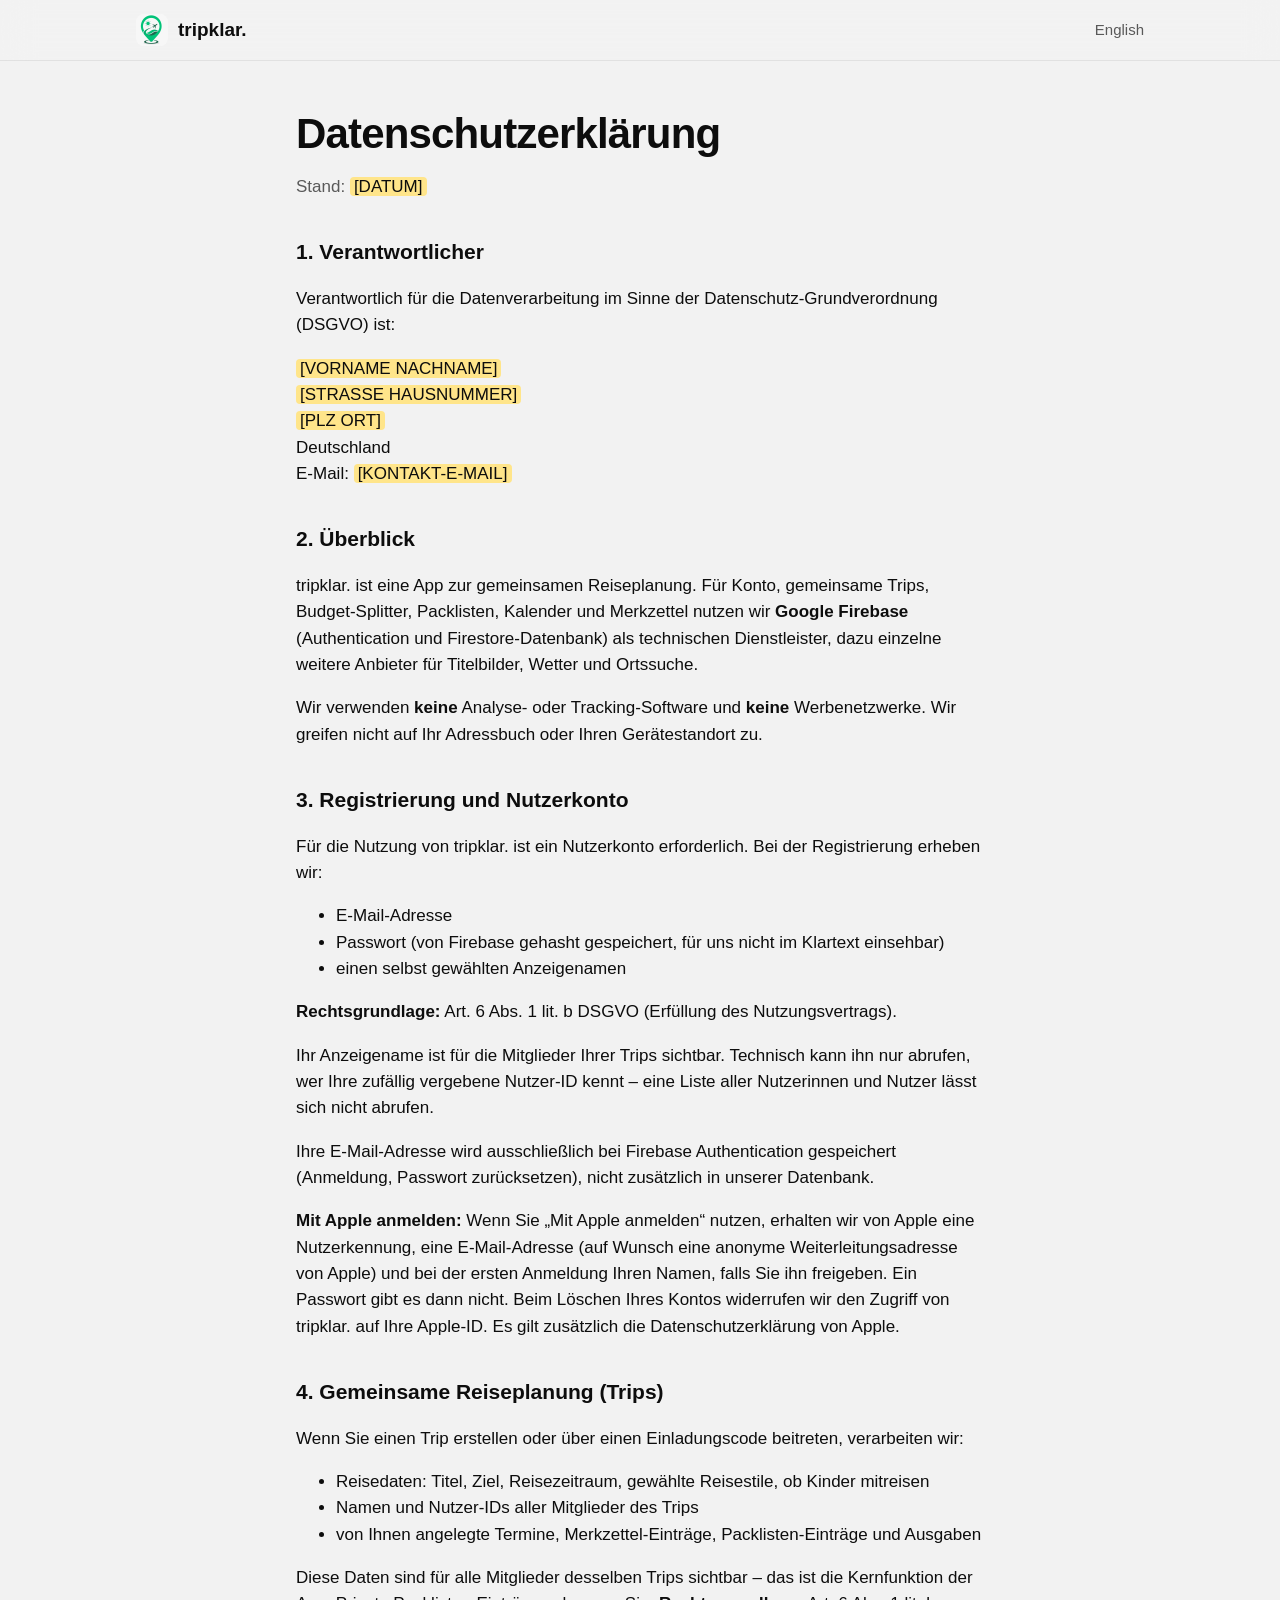
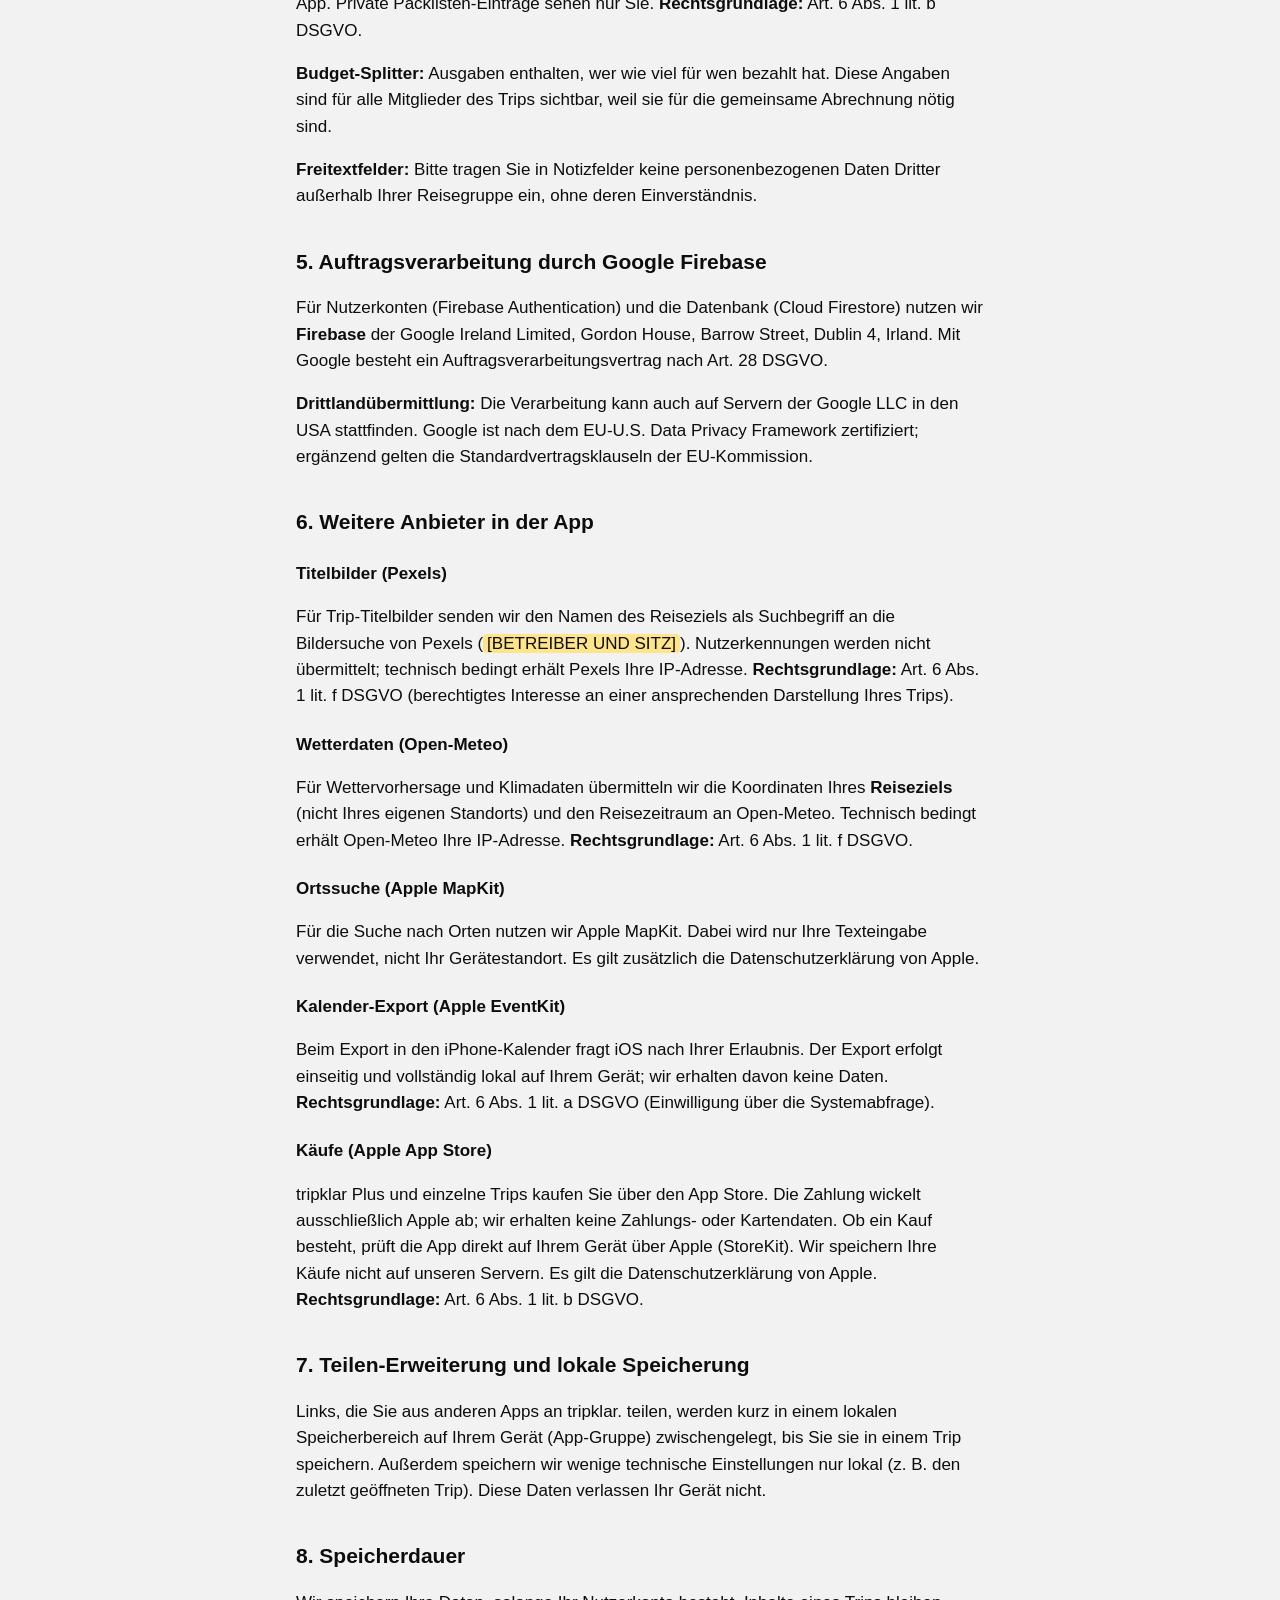
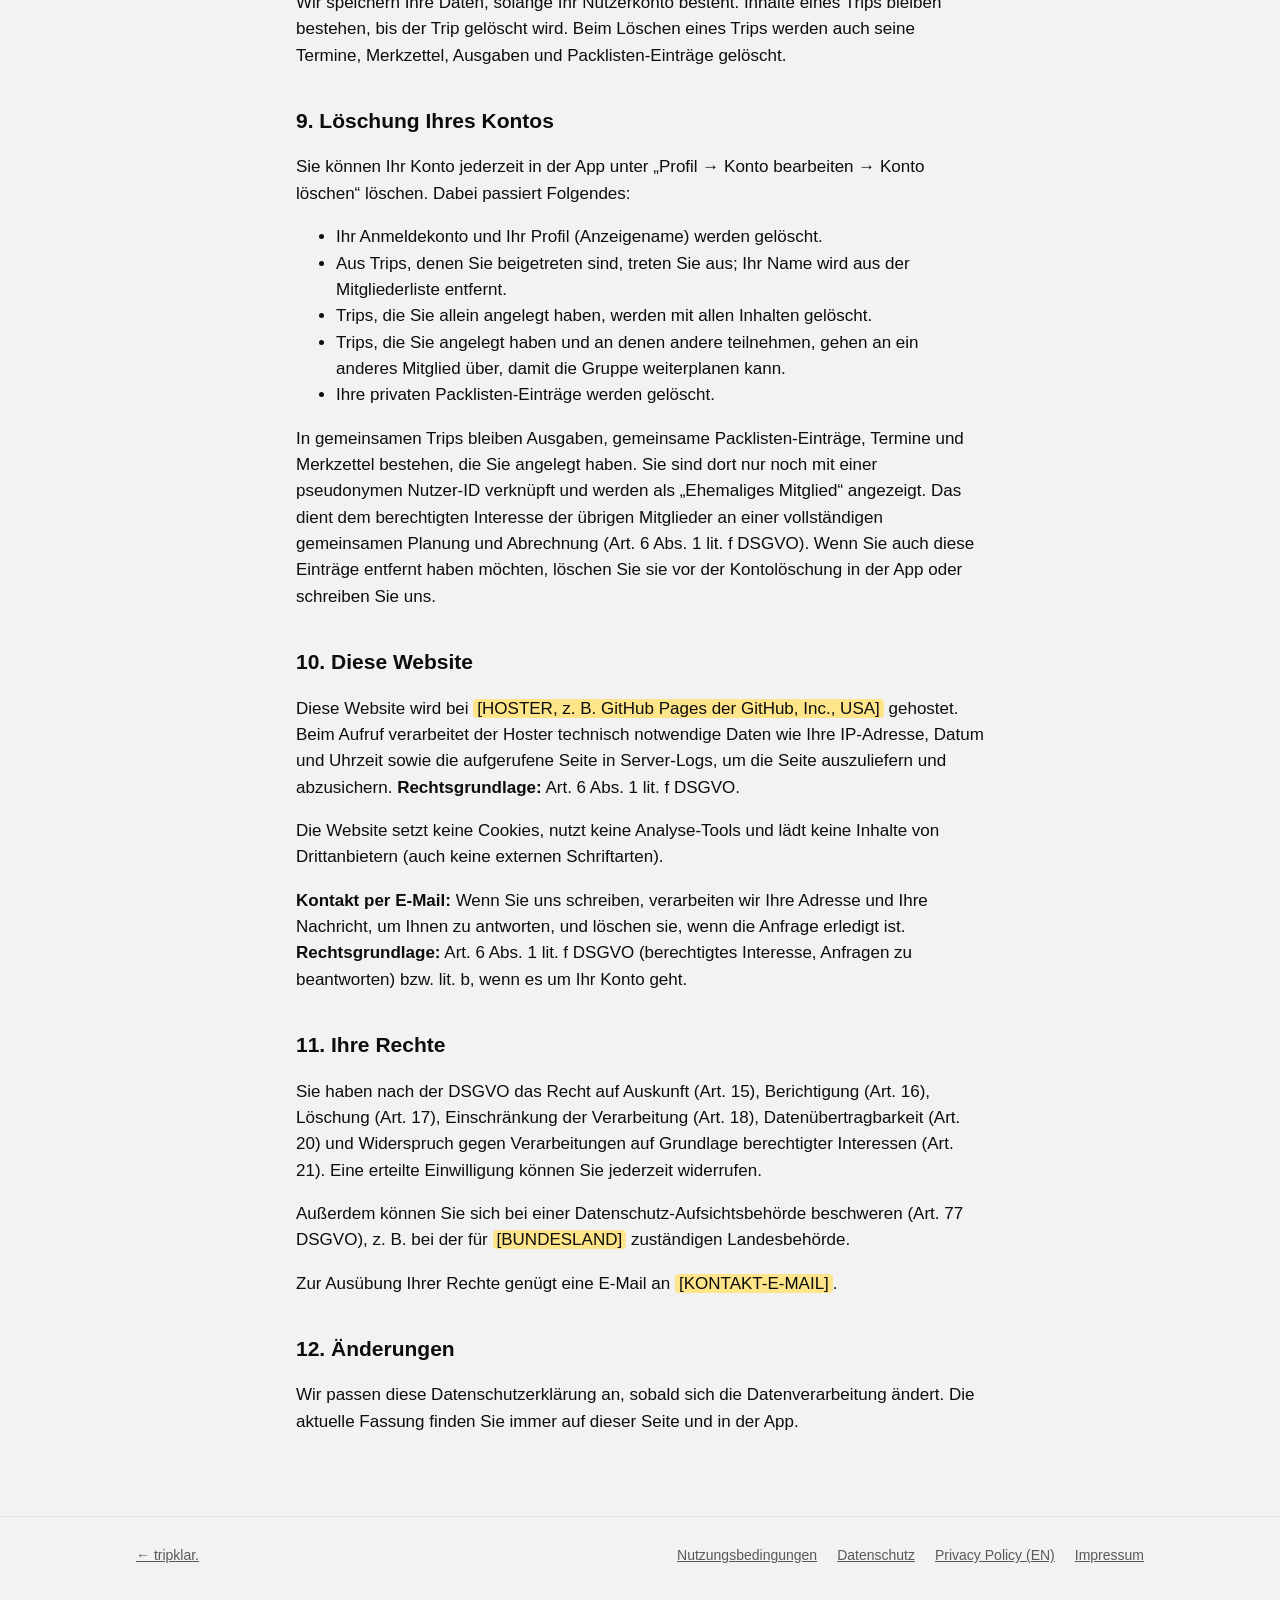
==== commit 57090587: "feat: Website auf den neuen App-Namen tripklar. umgestellt Co-Authored-By: Claude Opus 5.5 <noreply@" ====
--- a/datenschutz.html
+++ b/datenschutz.html
@@ -3,7 +3,7 @@
 <head>
   <meta charset="utf-8">
   <meta name="viewport" content="width=device-width, initial-scale=1">
-  <title>Datenschutzerklärung – planklar.</title>
+  <title>Datenschutzerklärung – tripklar.</title>
   <meta name="theme-color" content="#0BBF7D">
   <link rel="icon" type="image/png" href="assets/favicon.png">
   <link rel="apple-touch-icon" href="assets/apple-touch-icon.png">
@@ -24,7 +24,7 @@
 
 <header class="site-header">
   <div class="wrap">
-    <a class="brand" href="./"><img src="assets/logo.png" alt="">planklar.</a>
+    <a class="brand" href="./"><img src="assets/logo.png" alt="">tripklar.</a>
     <nav><a href="privacy.html">English</a></nav>
   </div>
 </header>
@@ -45,11 +45,11 @@
     </address>
 
     <h2>2. Überblick</h2>
-    <p>planklar. ist eine App zur gemeinsamen Reiseplanung. Für Konto, gemeinsame Trips, Budget-Splitter, Packlisten, Kalender und Merkzettel nutzen wir <strong>Google Firebase</strong> (Authentication und Firestore-Datenbank) als technischen Dienstleister, dazu einzelne weitere Anbieter für Titelbilder, Wetter und Ortssuche.</p>
+    <p>tripklar. ist eine App zur gemeinsamen Reiseplanung. Für Konto, gemeinsame Trips, Budget-Splitter, Packlisten, Kalender und Merkzettel nutzen wir <strong>Google Firebase</strong> (Authentication und Firestore-Datenbank) als technischen Dienstleister, dazu einzelne weitere Anbieter für Titelbilder, Wetter und Ortssuche.</p>
     <p>Wir verwenden <strong>keine</strong> Analyse- oder Tracking-Software und <strong>keine</strong> Werbenetzwerke. Wir greifen nicht auf Ihr Adressbuch oder Ihren Gerätestandort zu.</p>
 
     <h2>3. Registrierung und Nutzerkonto</h2>
-    <p>Für die Nutzung von planklar. ist ein Nutzerkonto erforderlich. Bei der Registrierung erheben wir:</p>
+    <p>Für die Nutzung von tripklar. ist ein Nutzerkonto erforderlich. Bei der Registrierung erheben wir:</p>
     <ul>
       <li>E-Mail-Adresse</li>
       <li>Passwort (von Firebase gehasht gespeichert, für uns nicht im Klartext einsehbar)</li>
@@ -60,7 +60,7 @@
          Firebase Console veröffentlicht sind. -->
     <p>Ihr Anzeigename ist für die Mitglieder Ihrer Trips sichtbar. Technisch kann ihn nur abrufen, wer Ihre zufällig vergebene Nutzer-ID kennt – eine Liste aller Nutzerinnen und Nutzer lässt sich nicht abrufen.</p>
     <p>Ihre E-Mail-Adresse wird ausschließlich bei Firebase Authentication gespeichert (Anmeldung, Passwort zurücksetzen), nicht zusätzlich in unserer Datenbank.</p>
-    <p><strong>Mit Apple anmelden:</strong> Wenn Sie „Mit Apple anmelden“ nutzen, erhalten wir von Apple eine Nutzerkennung, eine E-Mail-Adresse (auf Wunsch eine anonyme Weiterleitungsadresse von Apple) und bei der ersten Anmeldung Ihren Namen, falls Sie ihn freigeben. Ein Passwort gibt es dann nicht. Beim Löschen Ihres Kontos widerrufen wir den Zugriff von planklar. auf Ihre Apple-ID. Es gilt zusätzlich die Datenschutzerklärung von Apple.</p>
+    <p><strong>Mit Apple anmelden:</strong> Wenn Sie „Mit Apple anmelden“ nutzen, erhalten wir von Apple eine Nutzerkennung, eine E-Mail-Adresse (auf Wunsch eine anonyme Weiterleitungsadresse von Apple) und bei der ersten Anmeldung Ihren Namen, falls Sie ihn freigeben. Ein Passwort gibt es dann nicht. Beim Löschen Ihres Kontos widerrufen wir den Zugriff von tripklar. auf Ihre Apple-ID. Es gilt zusätzlich die Datenschutzerklärung von Apple.</p>
 
     <h2>4. Gemeinsame Reiseplanung (Trips)</h2>
     <p>Wenn Sie einen Trip erstellen oder über einen Einladungscode beitreten, verarbeiten wir:</p>
@@ -89,10 +89,10 @@
     <p>Beim Export in den iPhone-Kalender fragt iOS nach Ihrer Erlaubnis. Der Export erfolgt einseitig und vollständig lokal auf Ihrem Gerät; wir erhalten davon keine Daten. <strong>Rechtsgrundlage:</strong> Art. 6 Abs. 1 lit. a DSGVO (Einwilligung über die Systemabfrage).</p>
 
     <h3>Käufe (Apple App Store)</h3>
-    <p>planklar Plus und einzelne Trips kaufen Sie über den App Store. Die Zahlung wickelt ausschließlich Apple ab; wir erhalten keine Zahlungs- oder Kartendaten. Ob ein Kauf besteht, prüft die App direkt auf Ihrem Gerät über Apple (StoreKit). Wir speichern Ihre Käufe nicht auf unseren Servern. Es gilt die Datenschutzerklärung von Apple. <strong>Rechtsgrundlage:</strong> Art. 6 Abs. 1 lit. b DSGVO.</p>
+    <p>tripklar Plus und einzelne Trips kaufen Sie über den App Store. Die Zahlung wickelt ausschließlich Apple ab; wir erhalten keine Zahlungs- oder Kartendaten. Ob ein Kauf besteht, prüft die App direkt auf Ihrem Gerät über Apple (StoreKit). Wir speichern Ihre Käufe nicht auf unseren Servern. Es gilt die Datenschutzerklärung von Apple. <strong>Rechtsgrundlage:</strong> Art. 6 Abs. 1 lit. b DSGVO.</p>
 
     <h2>7. Teilen-Erweiterung und lokale Speicherung</h2>
-    <p>Links, die Sie aus anderen Apps an planklar. teilen, werden kurz in einem lokalen Speicherbereich auf Ihrem Gerät (App-Gruppe) zwischengelegt, bis Sie sie in einem Trip speichern. Außerdem speichern wir wenige technische Einstellungen nur lokal (z. B. den zuletzt geöffneten Trip). Diese Daten verlassen Ihr Gerät nicht.</p>
+    <p>Links, die Sie aus anderen Apps an tripklar. teilen, werden kurz in einem lokalen Speicherbereich auf Ihrem Gerät (App-Gruppe) zwischengelegt, bis Sie sie in einem Trip speichern. Außerdem speichern wir wenige technische Einstellungen nur lokal (z. B. den zuletzt geöffneten Trip). Diese Daten verlassen Ihr Gerät nicht.</p>
 
     <h2>8. Speicherdauer</h2>
     <p>Wir speichern Ihre Daten, solange Ihr Nutzerkonto besteht. Inhalte eines Trips bleiben bestehen, bis der Trip gelöscht wird. Beim Löschen eines Trips werden auch seine Termine, Merkzettel, Ausgaben und Packlisten-Einträge gelöscht.</p>
@@ -129,7 +129,7 @@
 
 <footer class="site-footer">
   <div class="wrap">
-    <a href="./">← planklar.</a>
+    <a href="./">← tripklar.</a>
     <nav>
       <a href="nutzungsbedingungen.html">Nutzungsbedingungen</a>
       <a href="datenschutz.html">Datenschutz</a>
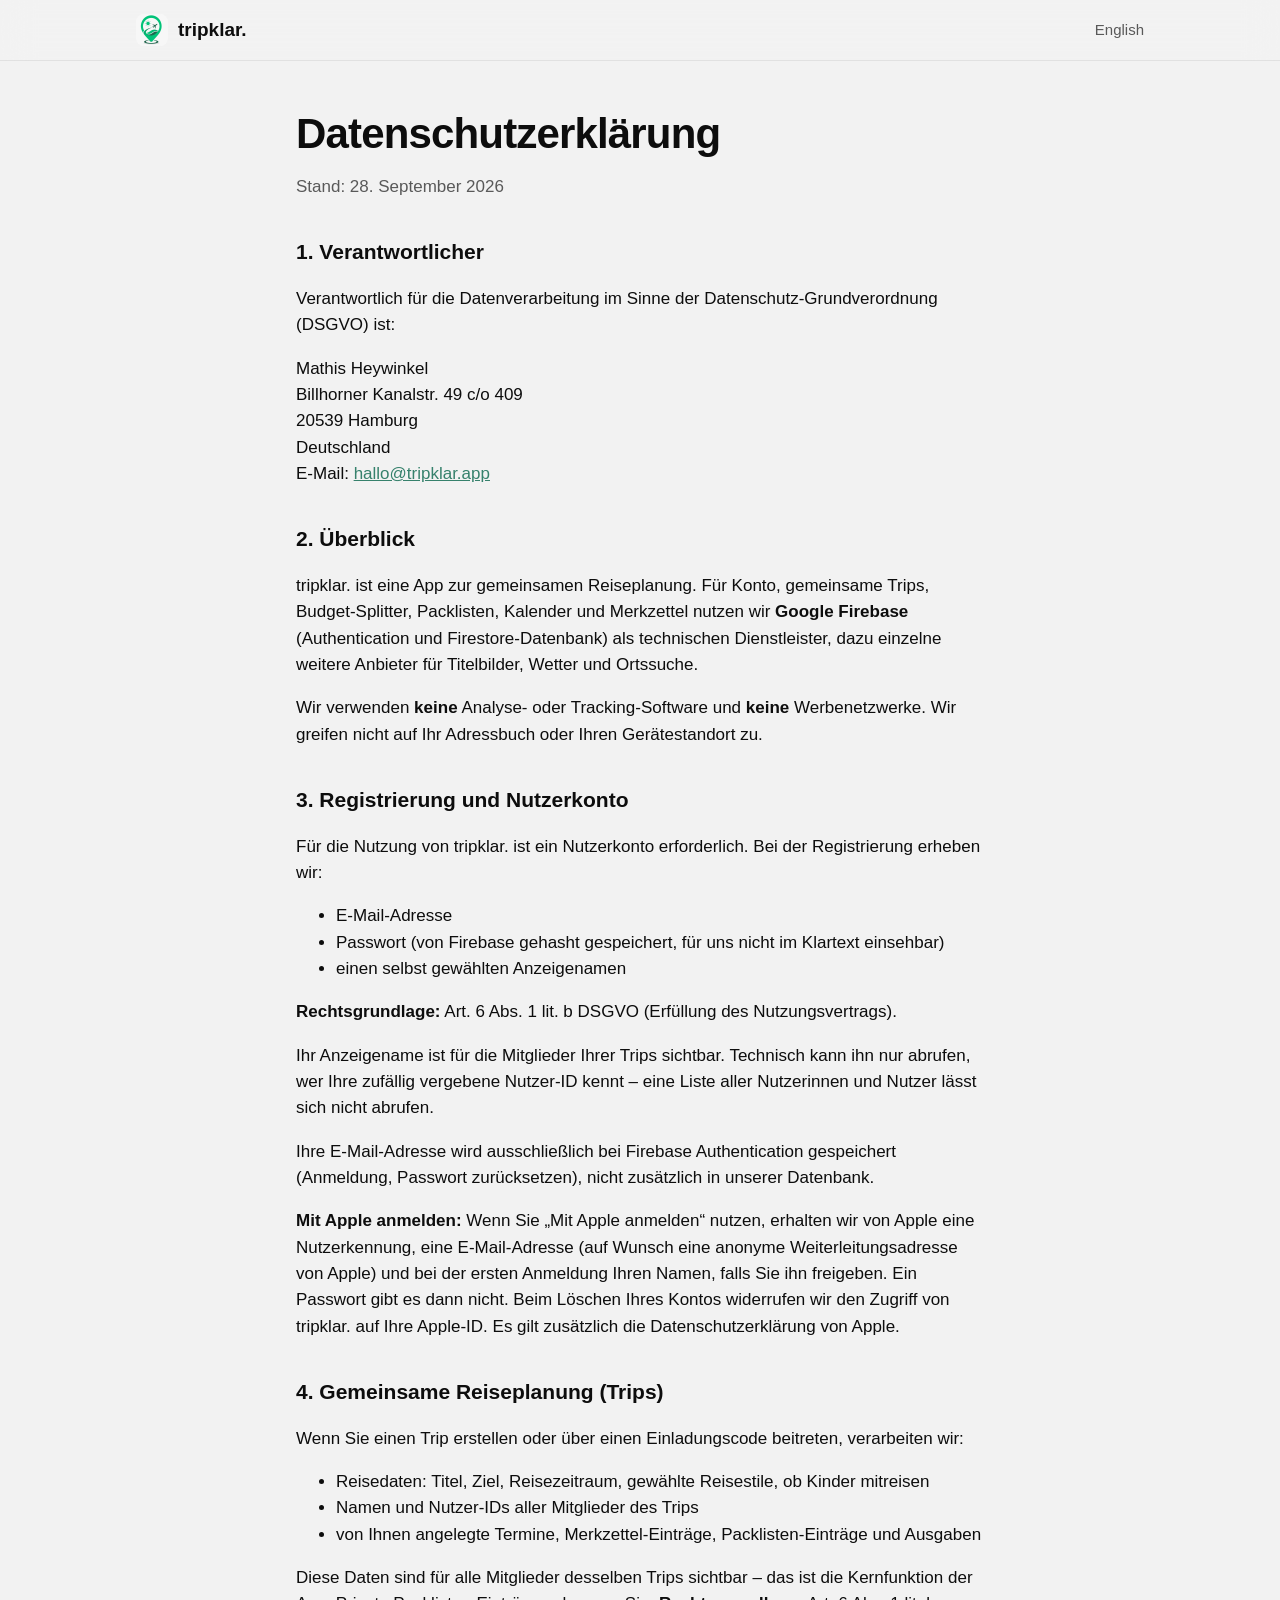
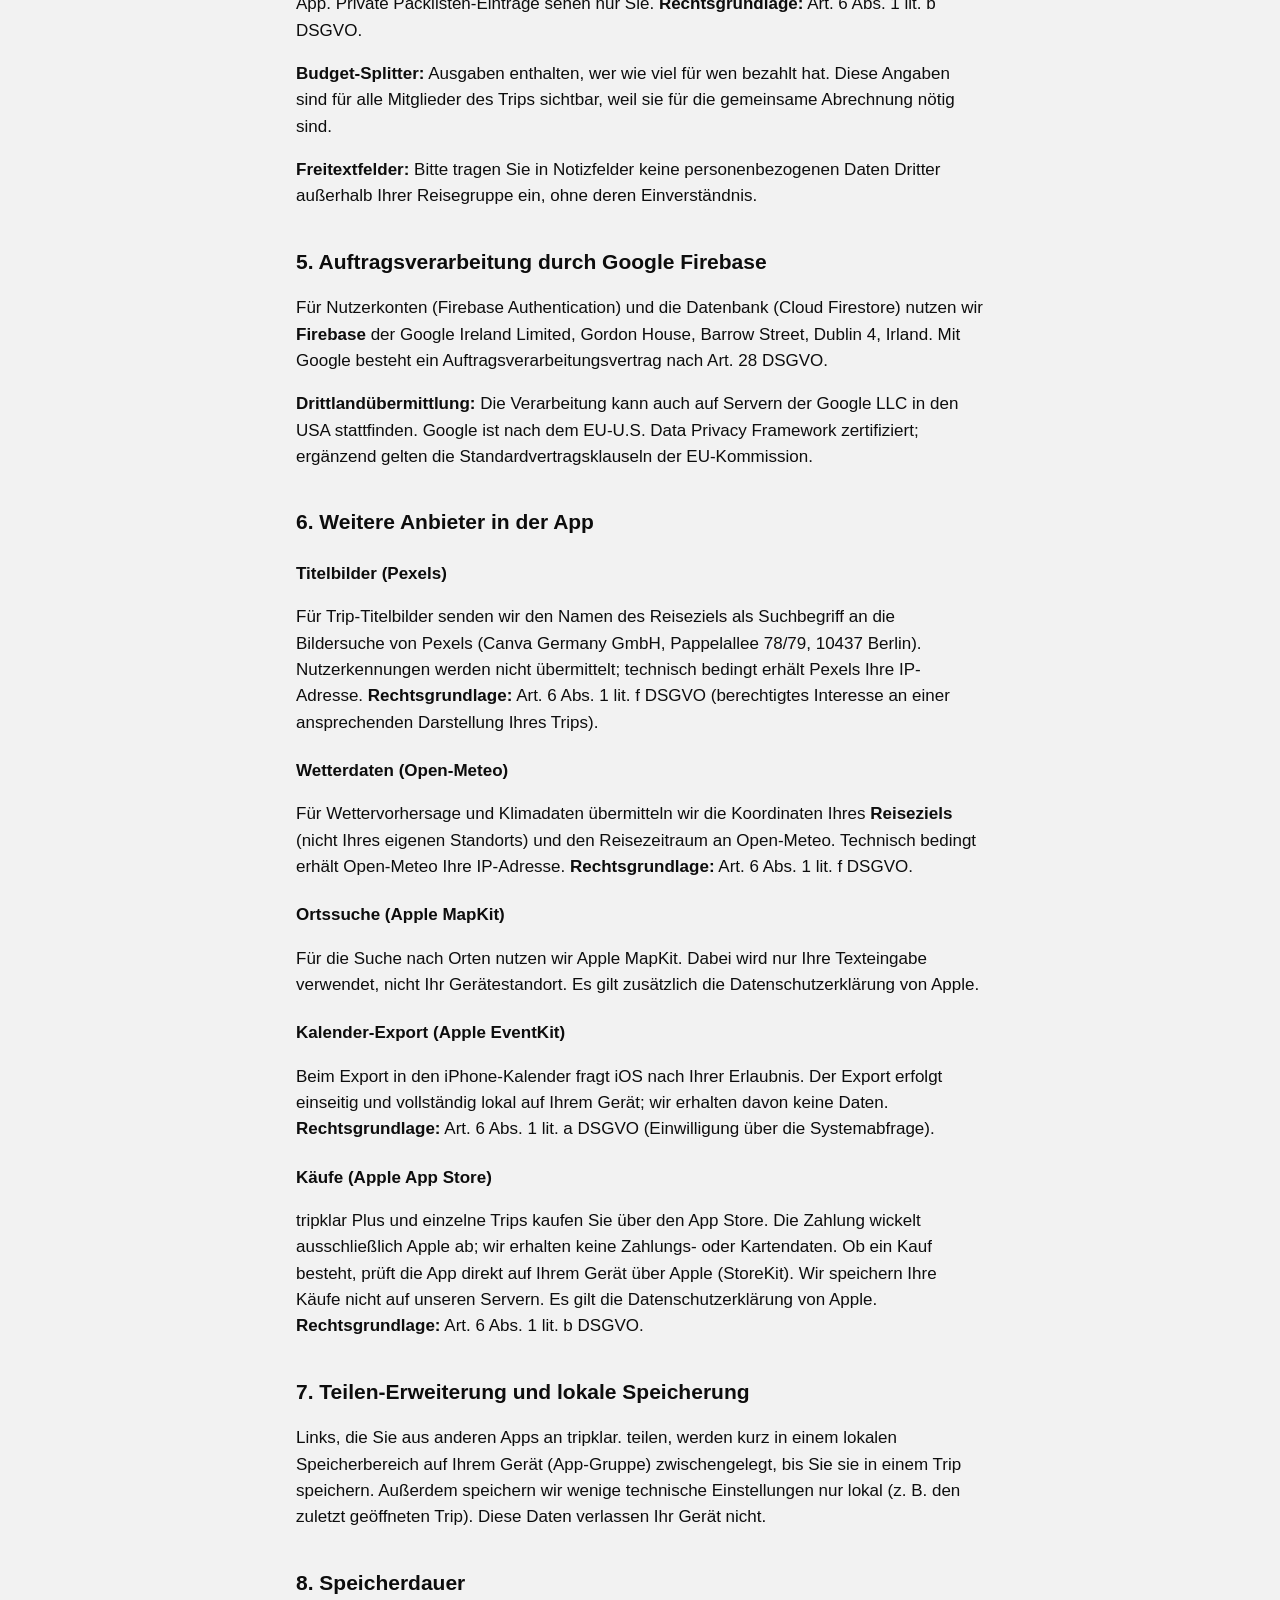
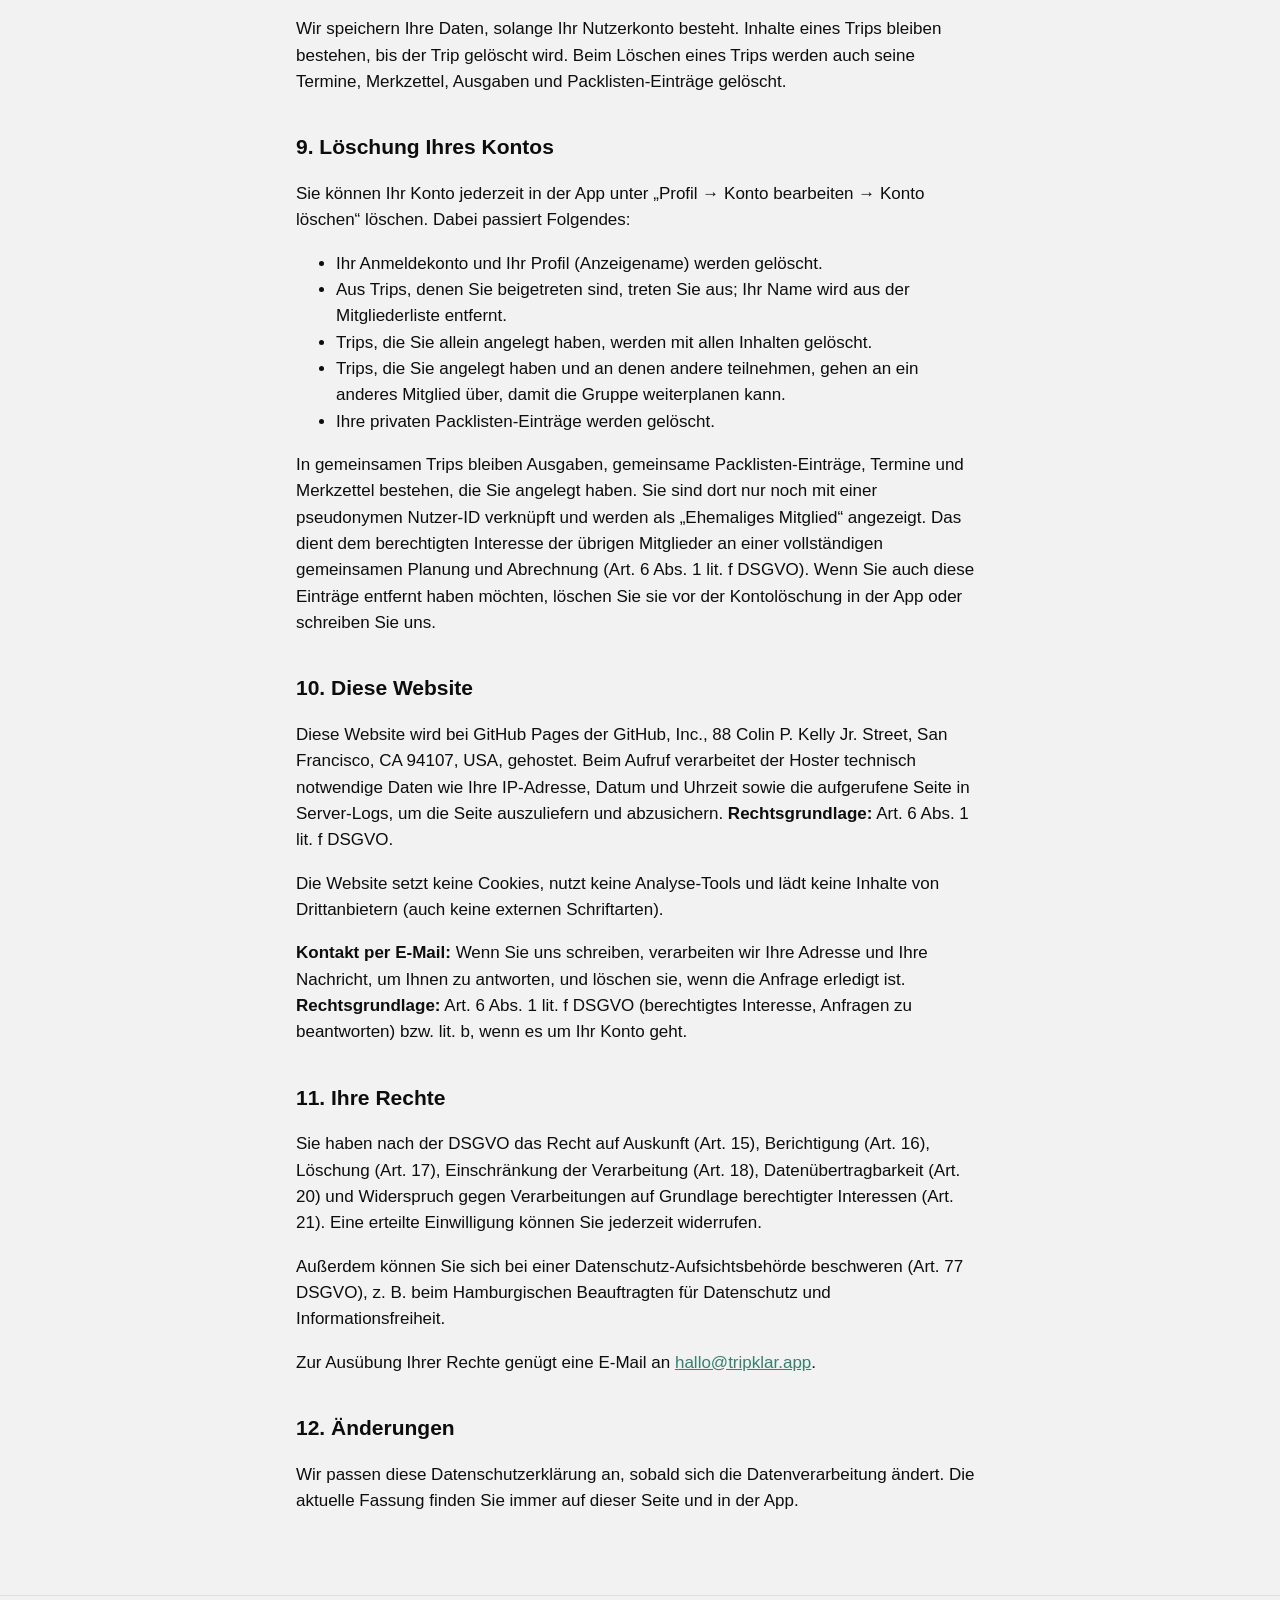
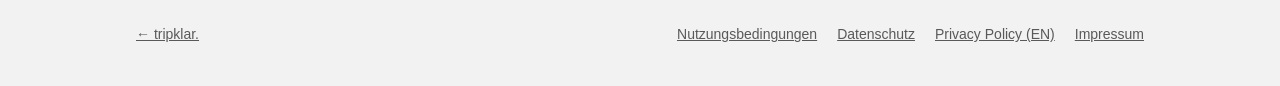
==== commit 36fce31f: "feat: Impressum und Rechtstexte mit Anbieterangaben ausgefüllt Anbieter, Anschrift, Kontakt hallo@tr" ====
--- a/datenschutz.html
+++ b/datenschutz.html
@@ -32,16 +32,16 @@
 <main class="legal">
   <div class="wrap narrow">
     <h1>Datenschutzerklärung</h1>
-    <p class="updated">Stand: <mark class="todo">[DATUM]</mark></p>
+    <p class="updated">Stand: 28. September 2026</p>
 
     <h2>1. Verantwortlicher</h2>
     <p>Verantwortlich für die Datenverarbeitung im Sinne der Datenschutz-Grundverordnung (DSGVO) ist:</p>
     <address>
-      <mark class="todo">[VORNAME NACHNAME]</mark><br>
-      <mark class="todo">[STRASSE HAUSNUMMER]</mark><br>
-      <mark class="todo">[PLZ ORT]</mark><br>
+      Mathis Heywinkel<br>
+      Billhorner Kanalstr. 49 c/o 409<br>
+      20539 Hamburg<br>
       Deutschland<br>
-      E-Mail: <mark class="todo">[KONTAKT-E-MAIL]</mark>
+      E-Mail: <a href="mailto:hallo@tripklar.app">hallo@tripklar.app</a>
     </address>
 
     <h2>2. Überblick</h2>
@@ -80,7 +80,7 @@
     <h2>6. Weitere Anbieter in der App</h2>
     <h3>Titelbilder (Pexels)</h3>
     <!-- PRÜFEN: aktuellen Betreiber und Sitz von Pexels verifizieren. -->
-    <p>Für Trip-Titelbilder senden wir den Namen des Reiseziels als Suchbegriff an die Bildersuche von Pexels (<mark class="todo">[BETREIBER UND SITZ]</mark>). Nutzerkennungen werden nicht übermittelt; technisch bedingt erhält Pexels Ihre IP-Adresse. <strong>Rechtsgrundlage:</strong> Art. 6 Abs. 1 lit. f DSGVO (berechtigtes Interesse an einer ansprechenden Darstellung Ihres Trips).</p>
+    <p>Für Trip-Titelbilder senden wir den Namen des Reiseziels als Suchbegriff an die Bildersuche von Pexels (Canva Germany GmbH, Pappelallee 78/79, 10437 Berlin). Nutzerkennungen werden nicht übermittelt; technisch bedingt erhält Pexels Ihre IP-Adresse. <strong>Rechtsgrundlage:</strong> Art. 6 Abs. 1 lit. f DSGVO (berechtigtes Interesse an einer ansprechenden Darstellung Ihres Trips).</p>
     <h3>Wetterdaten (Open-Meteo)</h3>
     <p>Für Wettervorhersage und Klimadaten übermitteln wir die Koordinaten Ihres <strong>Reiseziels</strong> (nicht Ihres eigenen Standorts) und den Reisezeitraum an Open-Meteo. Technisch bedingt erhält Open-Meteo Ihre IP-Adresse. <strong>Rechtsgrundlage:</strong> Art. 6 Abs. 1 lit. f DSGVO.</p>
     <h3>Ortssuche (Apple MapKit)</h3>
@@ -109,14 +109,14 @@
     <p>In gemeinsamen Trips bleiben Ausgaben, gemeinsame Packlisten-Einträge, Termine und Merkzettel bestehen, die Sie angelegt haben. Sie sind dort nur noch mit einer pseudonymen Nutzer-ID verknüpft und werden als „Ehemaliges Mitglied“ angezeigt. Das dient dem berechtigten Interesse der übrigen Mitglieder an einer vollständigen gemeinsamen Planung und Abrechnung (Art. 6 Abs. 1 lit. f DSGVO). Wenn Sie auch diese Einträge entfernt haben möchten, löschen Sie sie vor der Kontolöschung in der App oder schreiben Sie uns.</p>
 
     <h2>10. Diese Website</h2>
-    <p>Diese Website wird bei <mark class="todo">[HOSTER, z. B. GitHub Pages der GitHub, Inc., USA]</mark> gehostet. Beim Aufruf verarbeitet der Hoster technisch notwendige Daten wie Ihre IP-Adresse, Datum und Uhrzeit sowie die aufgerufene Seite in Server-Logs, um die Seite auszuliefern und abzusichern. <strong>Rechtsgrundlage:</strong> Art. 6 Abs. 1 lit. f DSGVO.</p>
+    <p>Diese Website wird bei GitHub Pages der GitHub, Inc., 88 Colin P. Kelly Jr. Street, San Francisco, CA 94107, USA, gehostet. Beim Aufruf verarbeitet der Hoster technisch notwendige Daten wie Ihre IP-Adresse, Datum und Uhrzeit sowie die aufgerufene Seite in Server-Logs, um die Seite auszuliefern und abzusichern. <strong>Rechtsgrundlage:</strong> Art. 6 Abs. 1 lit. f DSGVO.</p>
     <p>Die Website setzt keine Cookies, nutzt keine Analyse-Tools und lädt keine Inhalte von Drittanbietern (auch keine externen Schriftarten).</p>
     <p><strong>Kontakt per E-Mail:</strong> Wenn Sie uns schreiben, verarbeiten wir Ihre Adresse und Ihre Nachricht, um Ihnen zu antworten, und löschen sie, wenn die Anfrage erledigt ist. <strong>Rechtsgrundlage:</strong> Art. 6 Abs. 1 lit. f DSGVO (berechtigtes Interesse, Anfragen zu beantworten) bzw. lit. b, wenn es um Ihr Konto geht.</p>
 
     <h2>11. Ihre Rechte</h2>
     <p>Sie haben nach der DSGVO das Recht auf Auskunft (Art. 15), Berichtigung (Art. 16), Löschung (Art. 17), Einschränkung der Verarbeitung (Art. 18), Datenübertragbarkeit (Art. 20) und Widerspruch gegen Verarbeitungen auf Grundlage berechtigter Interessen (Art. 21). Eine erteilte Einwilligung können Sie jederzeit widerrufen.</p>
-    <p>Außerdem können Sie sich bei einer Datenschutz-Aufsichtsbehörde beschweren (Art. 77 DSGVO), z. B. bei der für <mark class="todo">[BUNDESLAND]</mark> zuständigen Landesbehörde.</p>
-    <p>Zur Ausübung Ihrer Rechte genügt eine E-Mail an <mark class="todo">[KONTAKT-E-MAIL]</mark>.</p>
+    <p>Außerdem können Sie sich bei einer Datenschutz-Aufsichtsbehörde beschweren (Art. 77 DSGVO), z. B. beim Hamburgischen Beauftragten für Datenschutz und Informationsfreiheit.</p>
+    <p>Zur Ausübung Ihrer Rechte genügt eine E-Mail an <a href="mailto:hallo@tripklar.app">hallo@tripklar.app</a>.</p>
 
     <!-- Abschnitt zu Abos (StoreKit) und Partnerlinks (GetYourGuide) erst ergänzen, wenn
          diese Funktionen gebaut sind — Vorlage in docs/legal/datenschutzerklaerung-de.md, Nr. 12.
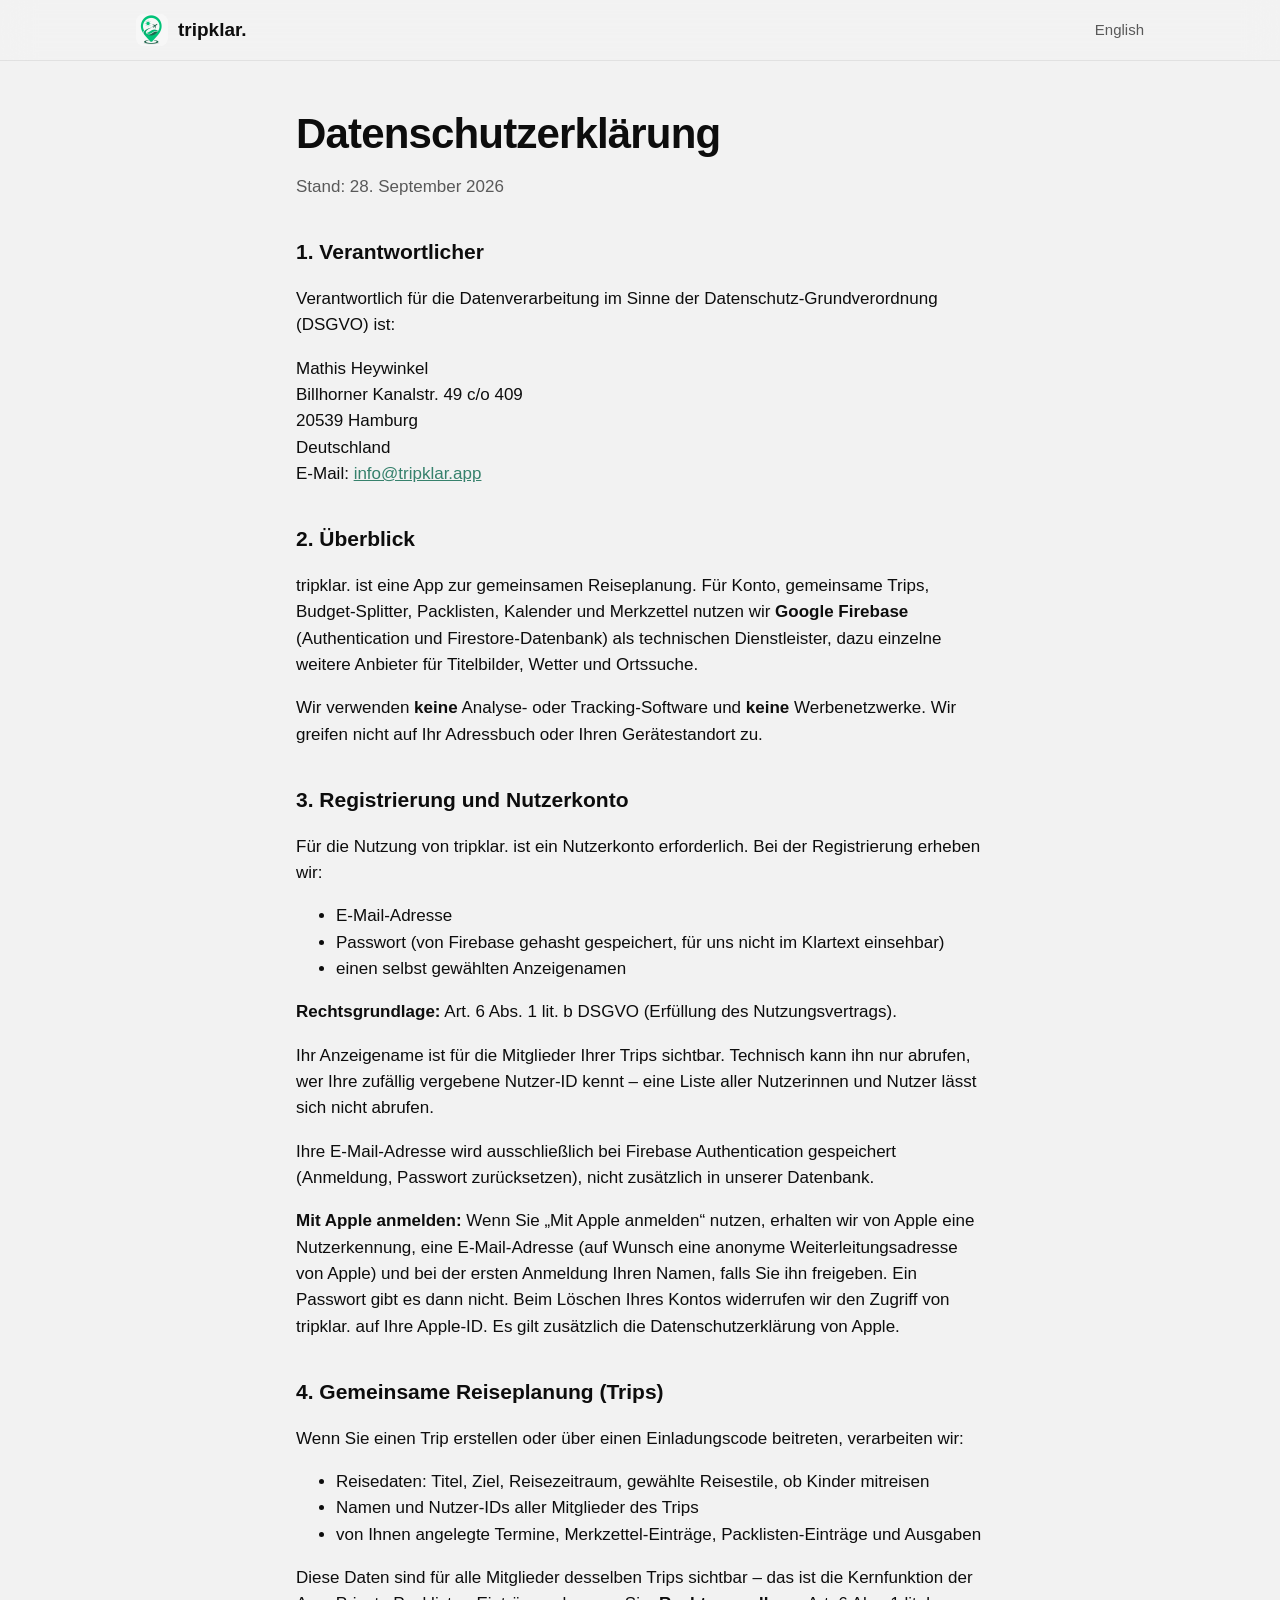
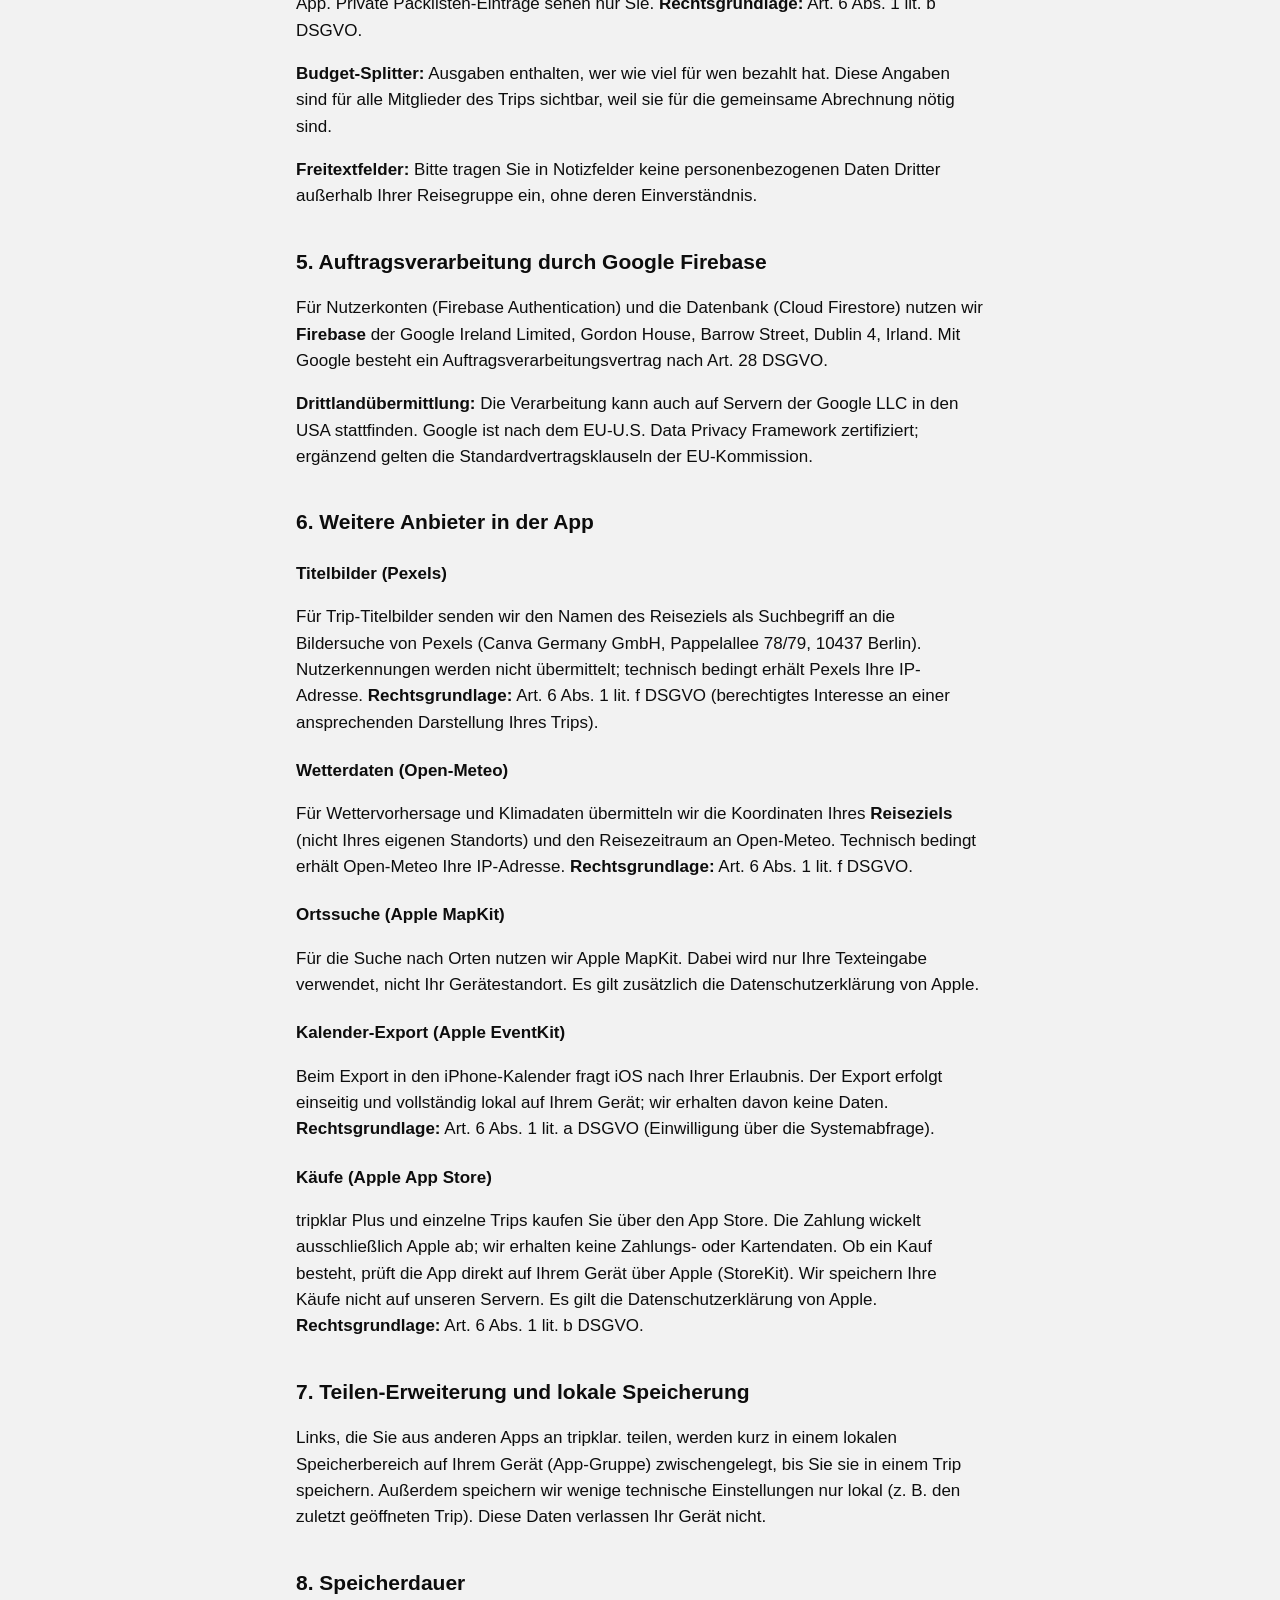
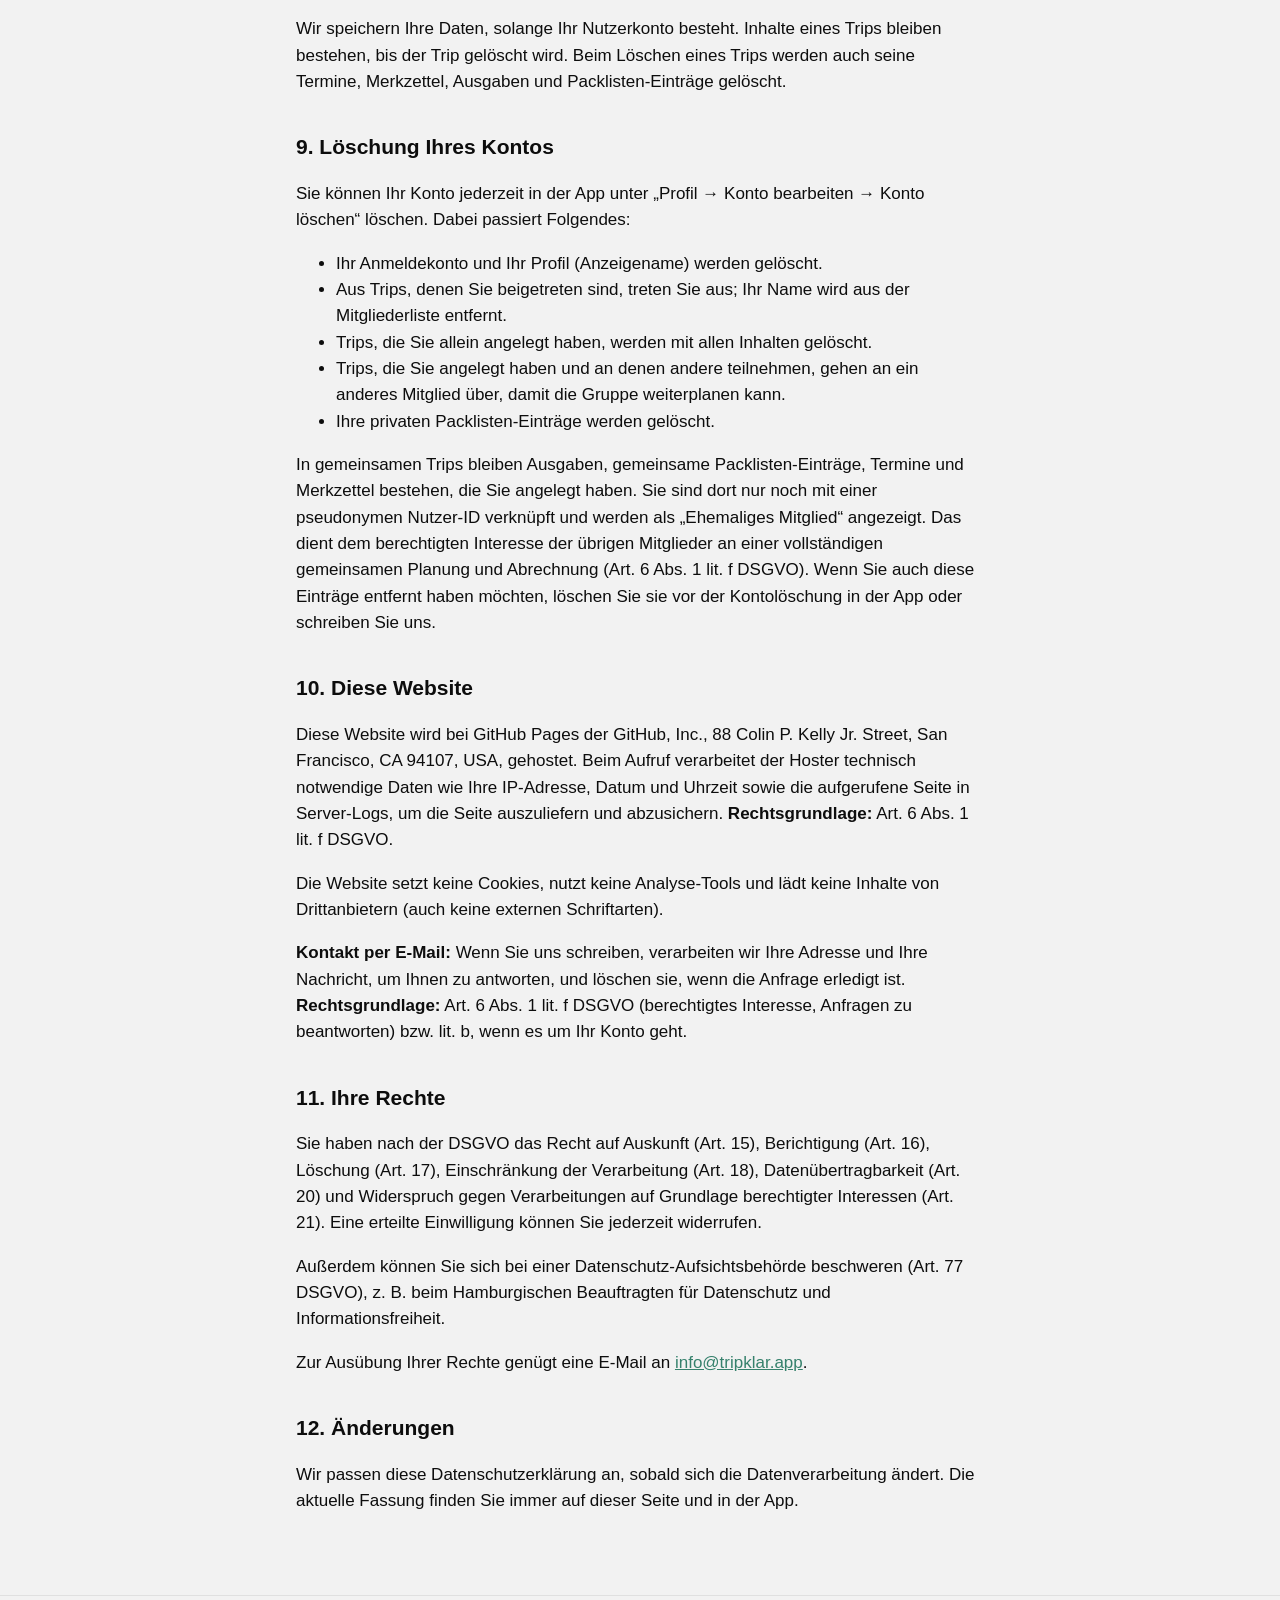
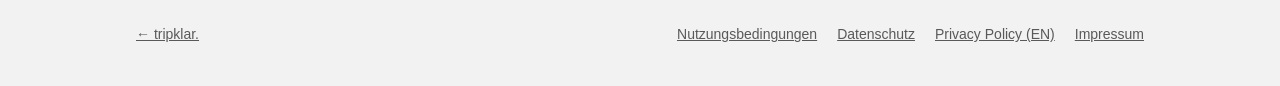
==== commit b092b1cc: "fix: Kontaktadresse info@tripklar.app statt hallo@ Co-Authored-By: Claude Opus 5.5 <noreply@anthropi" ====
--- a/datenschutz.html
+++ b/datenschutz.html
@@ -41,7 +41,7 @@
       Billhorner Kanalstr. 49 c/o 409<br>
       20539 Hamburg<br>
       Deutschland<br>
-      E-Mail: <a href="mailto:hallo@tripklar.app">hallo@tripklar.app</a>
+      E-Mail: <a href="mailto:info@tripklar.app">info@tripklar.app</a>
     </address>
 
     <h2>2. Überblick</h2>
@@ -116,7 +116,7 @@
     <h2>11. Ihre Rechte</h2>
     <p>Sie haben nach der DSGVO das Recht auf Auskunft (Art. 15), Berichtigung (Art. 16), Löschung (Art. 17), Einschränkung der Verarbeitung (Art. 18), Datenübertragbarkeit (Art. 20) und Widerspruch gegen Verarbeitungen auf Grundlage berechtigter Interessen (Art. 21). Eine erteilte Einwilligung können Sie jederzeit widerrufen.</p>
     <p>Außerdem können Sie sich bei einer Datenschutz-Aufsichtsbehörde beschweren (Art. 77 DSGVO), z. B. beim Hamburgischen Beauftragten für Datenschutz und Informationsfreiheit.</p>
-    <p>Zur Ausübung Ihrer Rechte genügt eine E-Mail an <a href="mailto:hallo@tripklar.app">hallo@tripklar.app</a>.</p>
+    <p>Zur Ausübung Ihrer Rechte genügt eine E-Mail an <a href="mailto:info@tripklar.app">info@tripklar.app</a>.</p>
 
     <!-- Abschnitt zu Abos (StoreKit) und Partnerlinks (GetYourGuide) erst ergänzen, wenn
          diese Funktionen gebaut sind — Vorlage in docs/legal/datenschutzerklaerung-de.md, Nr. 12.
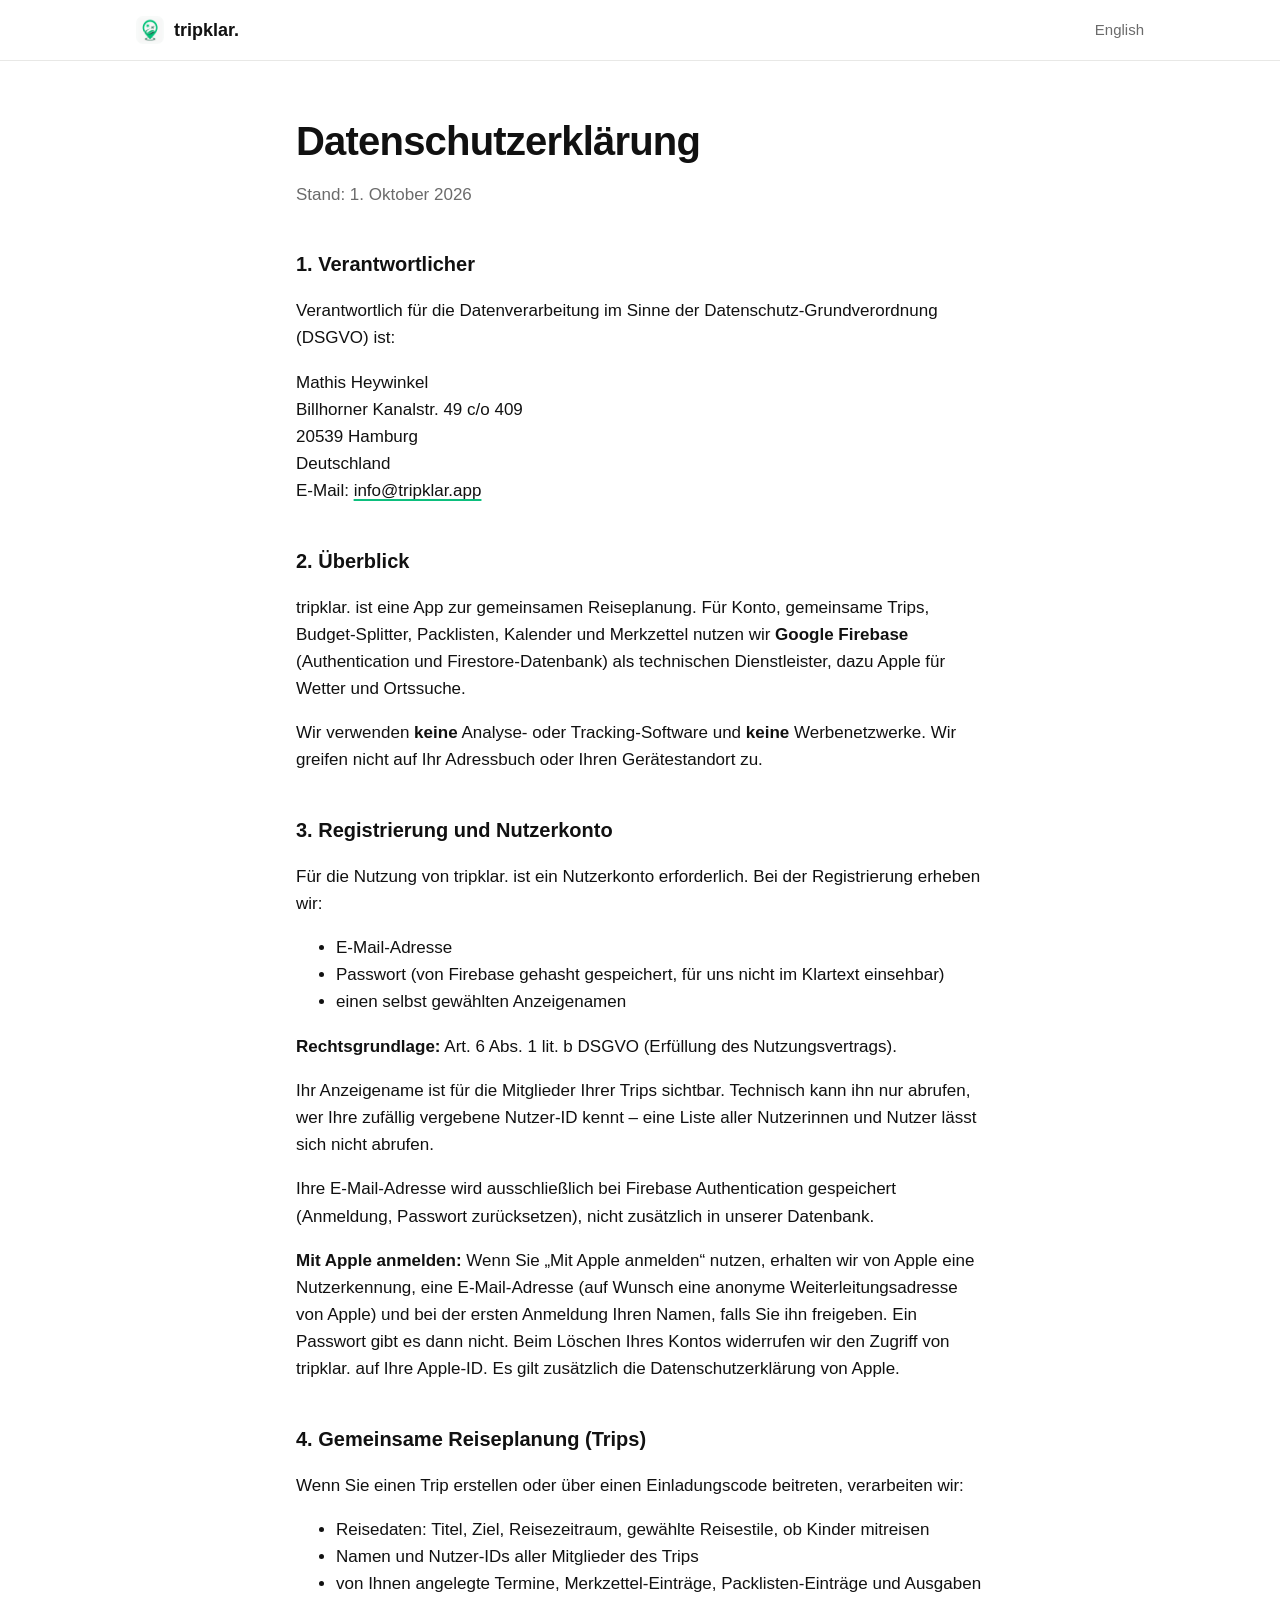
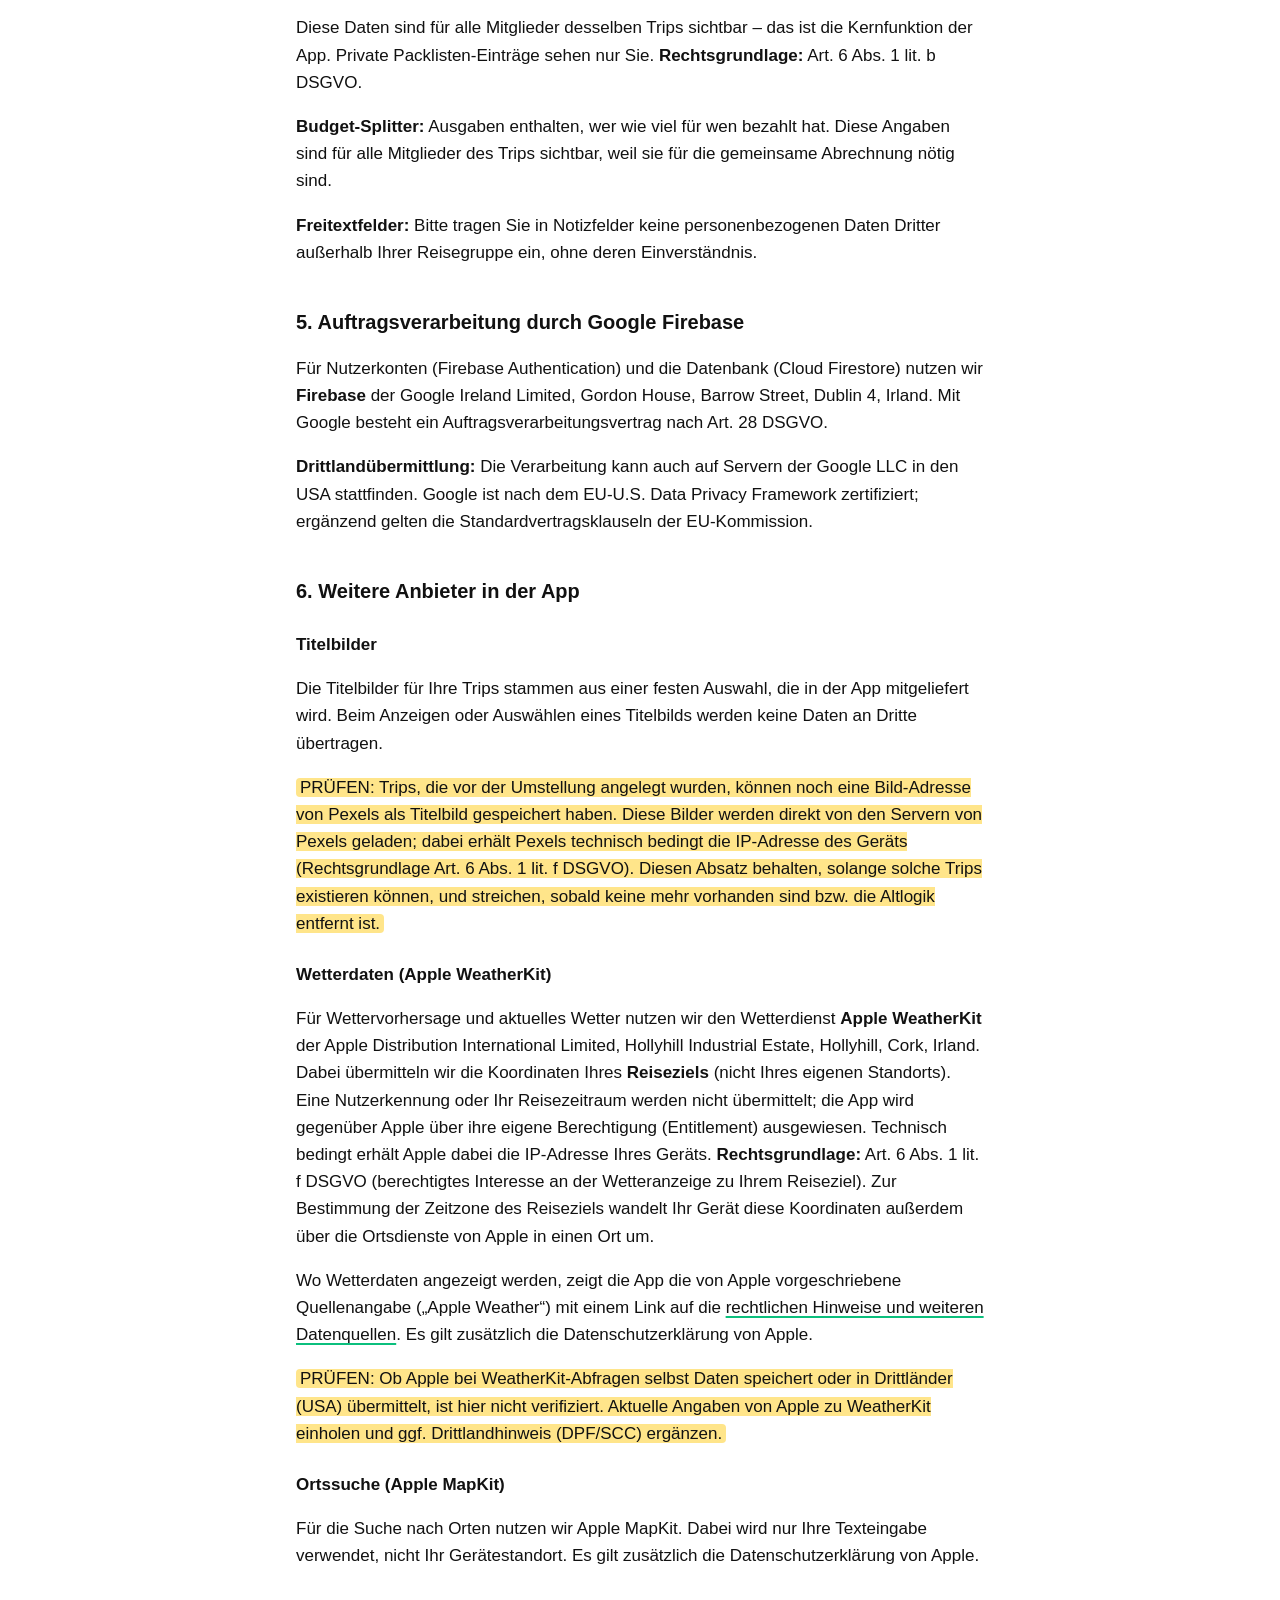
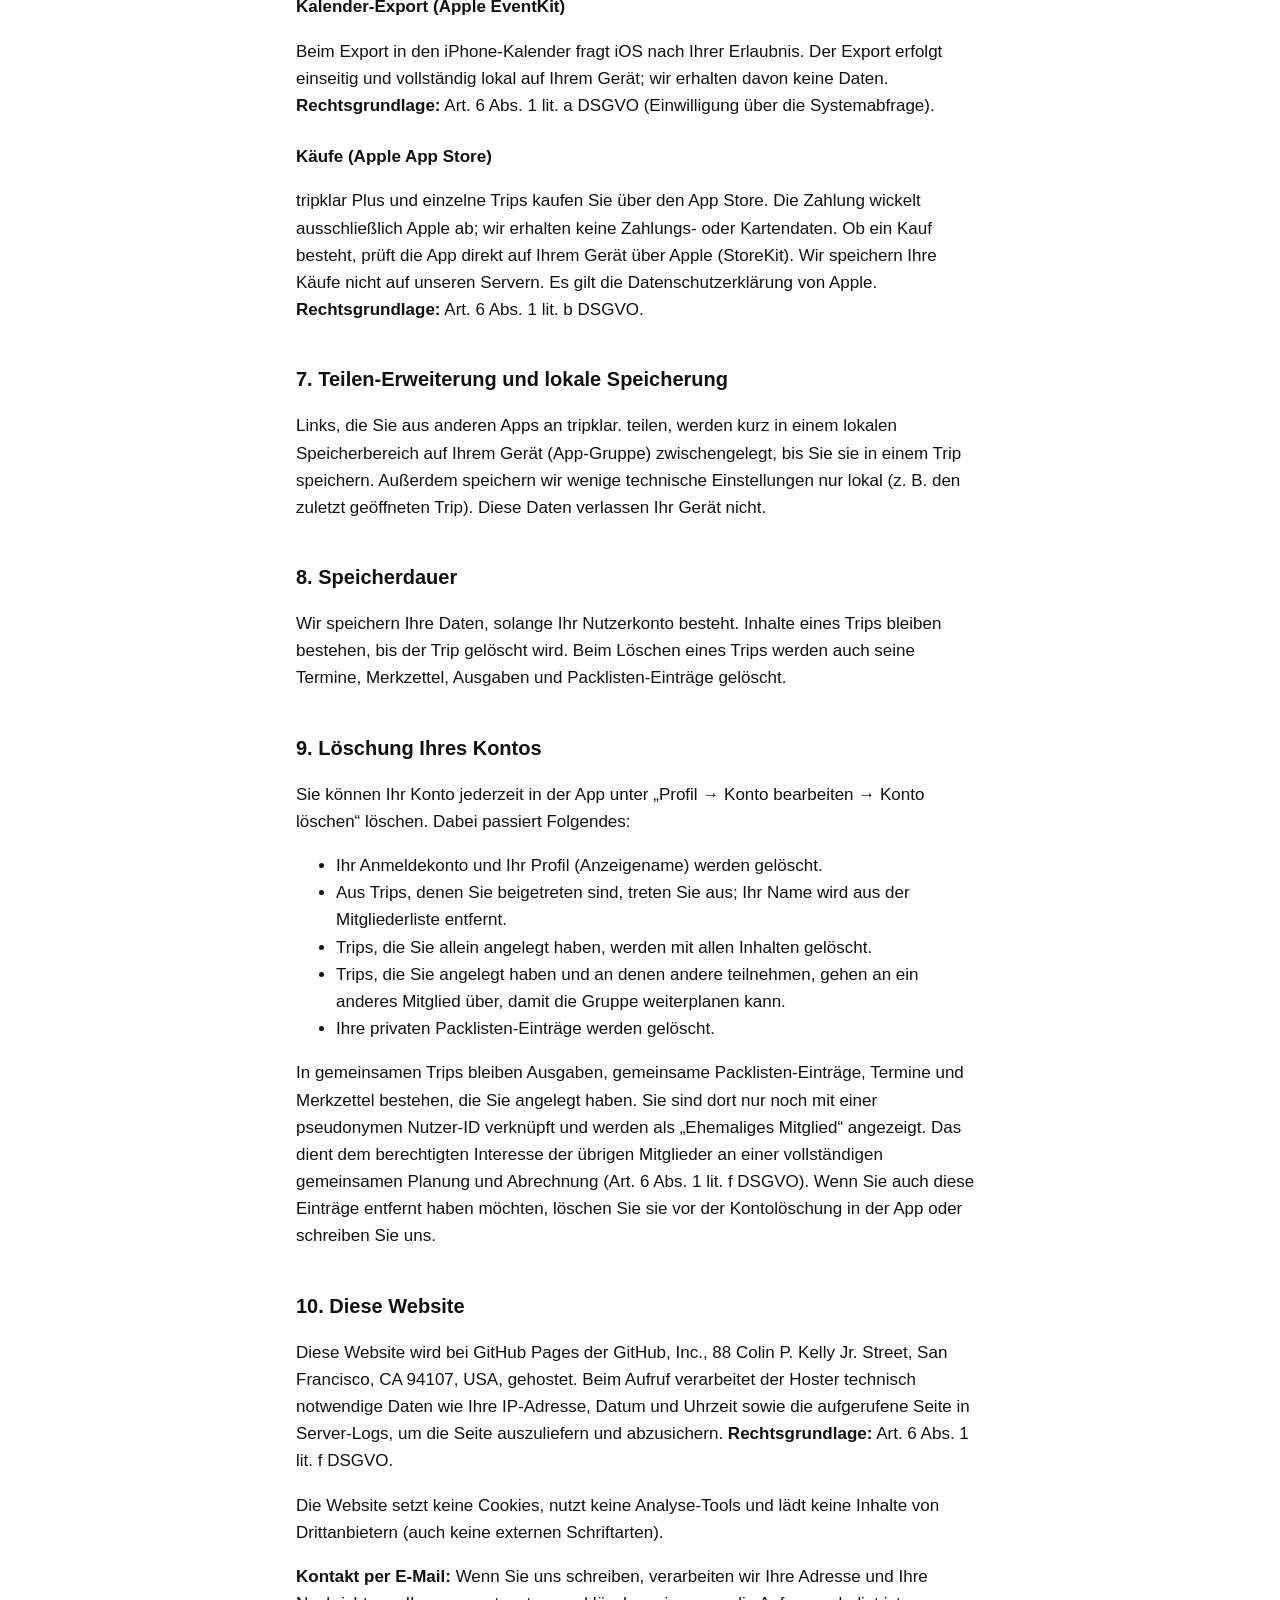
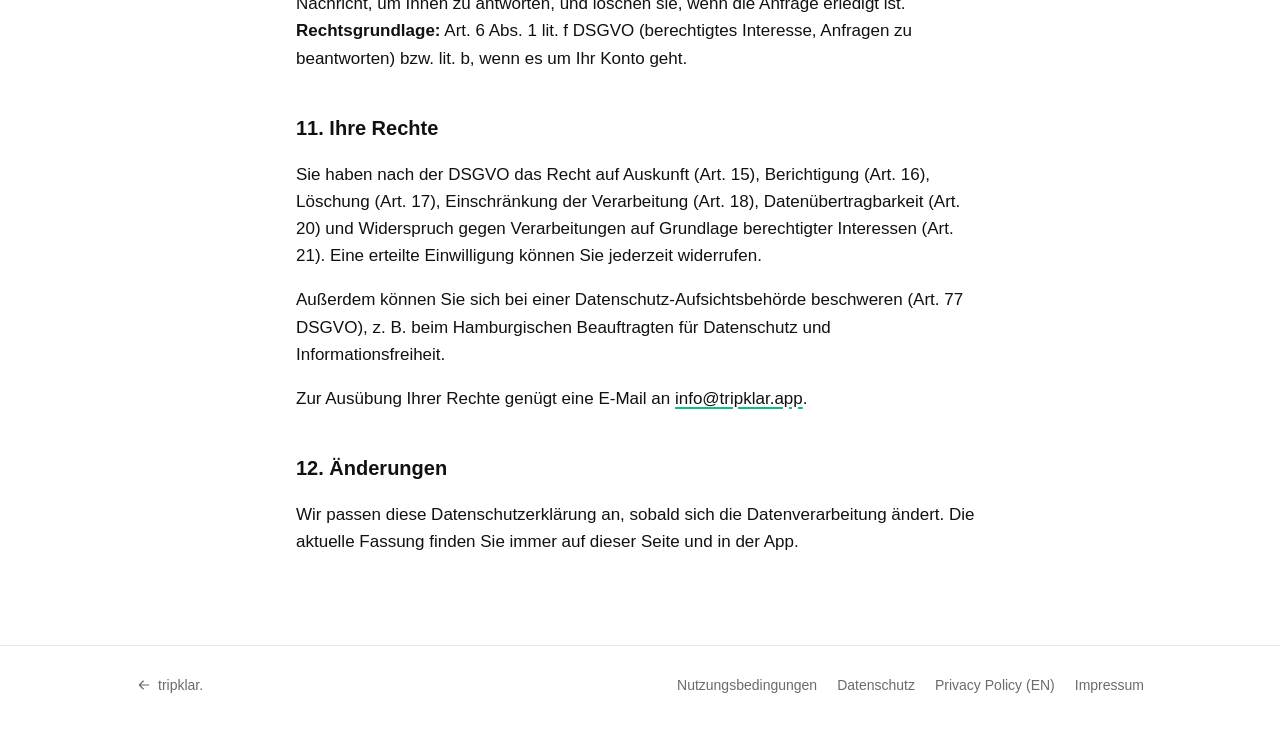
==== commit 19f8fb6f: "Minimalistisches Light-Design, Feature-Bento und Rechtstexte ohne Pexels/Open-Meteo - Nur noch Light" ====
--- a/datenschutz.html
+++ b/datenschutz.html
@@ -4,7 +4,7 @@
   <meta charset="utf-8">
   <meta name="viewport" content="width=device-width, initial-scale=1">
   <title>Datenschutzerklärung – tripklar.</title>
-  <meta name="theme-color" content="#0BBF7D">
+  <meta name="theme-color" content="#FFFFFF">
   <link rel="icon" type="image/png" href="assets/favicon.png">
   <link rel="apple-touch-icon" href="assets/apple-touch-icon.png">
   <link rel="stylesheet" href="style.css">
@@ -14,10 +14,12 @@
 <!--
   ENTWURF, KEINE RECHTSBERATUNG. Quelle: docs/legal/datenschutzerklaerung-de.md,
   angepasst an die vollständige Account-Löschung (TripService.removeAccountData)
-  und um den Abschnitt zur Website ergänzt. Vor Veröffentlichung:
+  und um den Abschnitt zur Website ergänzt. Stand 1.10.2026: Pexels-Live-Suche
+  entfernt (Titelbilder sind jetzt in der App gebündelt), Open-Meteo durch Apple
+  WeatherKit ersetzt. Vor Veröffentlichung:
   - alle gelb markierten Platzhalter ersetzen
   - Google-AVV in der Firebase Console bestätigen, DPF-Status von Google prüfen
-  - Pexels-Betreiber verifizieren
+  - Altlast: Trips mit alter Pexels-URL im Cover-Feld (siehe Abschnitt 6, Titelbilder)
   - mit einem Generator (eRecht24 o. ä.) oder anwaltlich gegenprüfen
   - privacy.html (EN) inhaltlich synchron halten
 -->
@@ -32,7 +34,7 @@
 <main class="legal">
   <div class="wrap narrow">
     <h1>Datenschutzerklärung</h1>
-    <p class="updated">Stand: 28. September 2026</p>
+    <p class="updated">Stand: 1. Oktober 2026</p>
 
     <h2>1. Verantwortlicher</h2>
     <p>Verantwortlich für die Datenverarbeitung im Sinne der Datenschutz-Grundverordnung (DSGVO) ist:</p>
@@ -45,7 +47,7 @@
     </address>
 
     <h2>2. Überblick</h2>
-    <p>tripklar. ist eine App zur gemeinsamen Reiseplanung. Für Konto, gemeinsame Trips, Budget-Splitter, Packlisten, Kalender und Merkzettel nutzen wir <strong>Google Firebase</strong> (Authentication und Firestore-Datenbank) als technischen Dienstleister, dazu einzelne weitere Anbieter für Titelbilder, Wetter und Ortssuche.</p>
+    <p>tripklar. ist eine App zur gemeinsamen Reiseplanung. Für Konto, gemeinsame Trips, Budget-Splitter, Packlisten, Kalender und Merkzettel nutzen wir <strong>Google Firebase</strong> (Authentication und Firestore-Datenbank) als technischen Dienstleister, dazu Apple für Wetter und Ortssuche.</p>
     <p>Wir verwenden <strong>keine</strong> Analyse- oder Tracking-Software und <strong>keine</strong> Werbenetzwerke. Wir greifen nicht auf Ihr Adressbuch oder Ihren Gerätestandort zu.</p>
 
     <h2>3. Registrierung und Nutzerkonto</h2>
@@ -78,11 +80,21 @@
     <p><strong>Drittlandübermittlung:</strong> Die Verarbeitung kann auch auf Servern der Google LLC in den USA stattfinden. Google ist nach dem EU-U.S. Data Privacy Framework zertifiziert; ergänzend gelten die Standardvertragsklauseln der EU-Kommission.</p>
 
     <h2>6. Weitere Anbieter in der App</h2>
-    <h3>Titelbilder (Pexels)</h3>
-    <!-- PRÜFEN: aktuellen Betreiber und Sitz von Pexels verifizieren. -->
-    <p>Für Trip-Titelbilder senden wir den Namen des Reiseziels als Suchbegriff an die Bildersuche von Pexels (Canva Germany GmbH, Pappelallee 78/79, 10437 Berlin). Nutzerkennungen werden nicht übermittelt; technisch bedingt erhält Pexels Ihre IP-Adresse. <strong>Rechtsgrundlage:</strong> Art. 6 Abs. 1 lit. f DSGVO (berechtigtes Interesse an einer ansprechenden Darstellung Ihres Trips).</p>
-    <h3>Wetterdaten (Open-Meteo)</h3>
-    <p>Für Wettervorhersage und Klimadaten übermitteln wir die Koordinaten Ihres <strong>Reiseziels</strong> (nicht Ihres eigenen Standorts) und den Reisezeitraum an Open-Meteo. Technisch bedingt erhält Open-Meteo Ihre IP-Adresse. <strong>Rechtsgrundlage:</strong> Art. 6 Abs. 1 lit. f DSGVO.</p>
+    <h3>Titelbilder</h3>
+    <!-- Die 20 Auswahl-Bilder liegen im App-Bundle (TripCoverOption.all), stammen ursprünglich von
+         Pexels, werden aber lokal geladen: kein Aufruf bei Pexels, keine Datenübermittlung.
+         TripCoverImage lädt für ALTE Trips mit "http…"-Cover-URL weiterhin direkt von Pexels. -->
+    <p>Die Titelbilder für Ihre Trips stammen aus einer festen Auswahl, die in der App mitgeliefert wird. Beim Anzeigen oder Auswählen eines Titelbilds werden keine Daten an Dritte übertragen.</p>
+    <p><mark class="todo">PRÜFEN: Trips, die vor der Umstellung angelegt wurden, können noch eine Bild-Adresse von Pexels als Titelbild gespeichert haben. Diese Bilder werden direkt von den Servern von Pexels geladen; dabei erhält Pexels technisch bedingt die IP-Adresse des Geräts (Rechtsgrundlage Art. 6 Abs. 1 lit. f DSGVO). Diesen Absatz behalten, solange solche Trips existieren können, und streichen, sobald keine mehr vorhanden sind bzw. die Altlogik entfernt ist.</mark></p>
+    <h3>Wetterdaten (Apple WeatherKit)</h3>
+    <!-- Verifiziert im Code (WeatherService.swift): Es werden nur die Koordinaten des Reiseziels
+         übergeben (CLLocation aus trip.latitude/longitude), keine Nutzer-ID, kein Reisezeitraum;
+         die Tagesvorhersage wird komplett geladen und lokal auf den Reisezeitraum gefiltert.
+         Zusätzlich reverse-geocodet CLGeocoder die Ziel-Koordinaten (Apple), um die Zeitzone
+         des Ziels zu bestimmen. -->
+    <p>Für Wettervorhersage und aktuelles Wetter nutzen wir den Wetterdienst <strong>Apple WeatherKit</strong> der Apple Distribution International Limited, Hollyhill Industrial Estate, Hollyhill, Cork, Irland. Dabei übermitteln wir die Koordinaten Ihres <strong>Reiseziels</strong> (nicht Ihres eigenen Standorts). Eine Nutzerkennung oder Ihr Reisezeitraum werden nicht übermittelt; die App wird gegenüber Apple über ihre eigene Berechtigung (Entitlement) ausgewiesen. Technisch bedingt erhält Apple dabei die IP-Adresse Ihres Geräts. <strong>Rechtsgrundlage:</strong> Art. 6 Abs. 1 lit. f DSGVO (berechtigtes Interesse an der Wetteranzeige zu Ihrem Reiseziel). Zur Bestimmung der Zeitzone des Reiseziels wandelt Ihr Gerät diese Koordinaten außerdem über die Ortsdienste von Apple in einen Ort um.</p>
+    <p>Wo Wetterdaten angezeigt werden, zeigt die App die von Apple vorgeschriebene Quellenangabe („Apple Weather“) mit einem Link auf die <a href="https://weatherkit.apple.com/legal-attribution.html">rechtlichen Hinweise und weiteren Datenquellen</a>. Es gilt zusätzlich die Datenschutzerklärung von Apple.</p>
+    <p><mark class="todo">PRÜFEN: Ob Apple bei WeatherKit-Abfragen selbst Daten speichert oder in Drittländer (USA) übermittelt, ist hier nicht verifiziert. Aktuelle Angaben von Apple zu WeatherKit einholen und ggf. Drittlandhinweis (DPF/SCC) ergänzen.</mark></p>
     <h3>Ortssuche (Apple MapKit)</h3>
     <p>Für die Suche nach Orten nutzen wir Apple MapKit. Dabei wird nur Ihre Texteingabe verwendet, nicht Ihr Gerätestandort. Es gilt zusätzlich die Datenschutzerklärung von Apple.</p>
     <h3>Kalender-Export (Apple EventKit)</h3>
@@ -129,7 +141,7 @@
 
 <footer class="site-footer">
   <div class="wrap">
-    <a href="./">← tripklar.</a>
+    <a class="back" href="./"><svg class="i" viewBox="0 0 24 24" aria-hidden="true"><path d="M19 12H5M11 6l-6 6 6 6"/></svg>tripklar.</a>
     <nav>
       <a href="nutzungsbedingungen.html">Nutzungsbedingungen</a>
       <a href="datenschutz.html">Datenschutz</a>
--- a/style.css
+++ b/style.css
@@ -1,30 +1,17 @@
-/* planklar. website — colours from AppTheme.swift. System fonts only:
-   no external requests, so the site needs no cookie banner and the
-   privacy policy only has to cover the hosting itself. */
+/* tripklar. website — light only, colours from AppTheme.swift.
+   System fonts only: no external requests, so the site needs no cookie
+   banner and the privacy policy only has to cover the hosting itself. */
 
 :root {
+  color-scheme: light;
+  /* The one green, plus one flat tint of it — no other greens, no gradients. */
   --primary: #0BBF7D;
-  --secondary: #36816C;
-  --bg: #F2F2F2;
-  --card: #FFFFFF;
-  --text: #0D0D0D;
-  --grey: #595959;
-  --line: rgba(13, 13, 13, 0.08);
-  --tint: rgba(11, 191, 125, 0.12);
-  --radius: 16px;
-  --shadow: 0 1px 2px rgba(0, 0, 0, 0.04), 0 8px 24px rgba(0, 0, 0, 0.06);
-}
-
-@media (prefers-color-scheme: dark) {
-  :root {
-    --bg: #0F1211;
-    --card: #1A1E1C;
-    --text: #F2F2F2;
-    --grey: #A3A9A6;
-    --line: rgba(255, 255, 255, 0.08);
-    --tint: rgba(11, 191, 125, 0.16);
-    --shadow: none;
-  }
+  --tint: rgba(11, 191, 125, 0.10);
+  --bg: #FFFFFF;
+  --subtle: #F7F7F6;
+  --text: #111111;
+  --grey: #6B6B6B;
+  --line: #E8E8E6;
 }
 
 * { box-sizing: border-box; }
@@ -37,11 +24,17 @@
   color: var(--text);
   font-family: -apple-system, BlinkMacSystemFont, "SF Pro Text", "Segoe UI", Roboto, Helvetica, Arial, sans-serif;
   font-size: 17px;
-  line-height: 1.55;
-}
-
-a { color: var(--secondary); }
-@media (prefers-color-scheme: dark) { a { color: var(--primary); } }
+  line-height: 1.6;
+}
+
+a { color: var(--text); text-decoration-color: var(--primary); text-decoration-thickness: 1.5px; text-underline-offset: 3px; }
+
+/* Line icons (24×24 grid), coloured via currentColor. */
+svg.i {
+  width: 20px; height: 20px; flex: none;
+  fill: none; stroke: currentColor; stroke-width: 1.75;
+  stroke-linecap: round; stroke-linejoin: round;
+}
 
 .wrap { max-width: 1040px; margin: 0 auto; padding: 0 16px; }
 .narrow { max-width: 720px; }
@@ -50,15 +43,15 @@
 
 .site-header {
   position: sticky; top: 0; z-index: 10;
-  background: color-mix(in srgb, var(--bg) 85%, transparent);
-  backdrop-filter: saturate(180%) blur(16px);
-  -webkit-backdrop-filter: saturate(180%) blur(16px);
+  background: rgba(255, 255, 255, 0.92);
+  backdrop-filter: blur(12px);
+  -webkit-backdrop-filter: blur(12px);
   border-bottom: 1px solid var(--line);
 }
 .site-header .wrap { display: flex; align-items: center; justify-content: space-between; height: 60px; }
-.brand { display: flex; align-items: center; gap: 10px; color: var(--text); text-decoration: none; font-weight: 700; font-size: 19px; }
-.brand img { width: 32px; height: 32px; border-radius: 8px; }
-.site-header nav { display: flex; gap: 20px; }
+.brand { display: flex; align-items: center; gap: 10px; color: var(--text); text-decoration: none; font-weight: 600; font-size: 18px; }
+.brand img { width: 28px; height: 28px; border-radius: 7px; }
+.site-header nav { display: flex; gap: 24px; }
 .site-header nav a { color: var(--grey); text-decoration: none; font-size: 15px; }
 .site-header nav a:hover { color: var(--text); }
 @media (max-width: 560px) { .site-header nav .optional { display: none; } }
@@ -67,100 +60,161 @@
 
 .btn {
   display: inline-flex; align-items: center; justify-content: center; gap: 8px;
-  padding: 14px 24px; border-radius: 999px;
-  font-weight: 600; font-size: 16px; text-decoration: none;
-  transition: transform .15s ease, opacity .15s ease;
-}
-.btn:active { transform: scale(0.97); }
+  padding: 12px 20px; border-radius: 10px;
+  font-weight: 500; font-size: 16px; text-decoration: none;
+  transition: opacity .15s ease, border-color .15s ease;
+}
 .btn-primary { background: var(--primary); color: #fff; }
-.btn-primary:hover { opacity: .9; }
-.btn-ghost { background: var(--card); color: var(--text); border: 1px solid var(--line); }
+.btn-primary:hover { opacity: .88; }
+.btn-ghost { color: var(--text); border: 1.5px solid #BDBDB9; }
+.btn-ghost:hover { border-color: var(--text); }
 
 /* ---------- Hero ---------- */
 
-.hero { padding: 72px 0 56px; }
-.hero .wrap { display: grid; grid-template-columns: 1.1fr 0.9fr; gap: 48px; align-items: center; }
-.eyebrow {
-  display: inline-block; padding: 6px 12px; border-radius: 999px;
-  background: var(--tint); color: var(--secondary);
-  font-size: 14px; font-weight: 600;
-}
-@media (prefers-color-scheme: dark) { .eyebrow { color: var(--primary); } }
-.hero h1 { font-size: clamp(36px, 6vw, 56px); line-height: 1.08; letter-spacing: -0.02em; margin: 16px 0; }
-.hero h1 span { color: var(--primary); }
-.hero p.lead { font-size: 19px; color: var(--grey); margin: 0 0 28px; max-width: 34em; }
+.hero { padding: 88px 0 72px; }
+.hero .wrap { display: grid; grid-template-columns: 1.1fr 0.9fr; gap: 56px; align-items: center; }
+.eyebrow { display: block; color: var(--grey); font-size: 15px; }
+.hero h1 { font-size: clamp(36px, 5.5vw, 54px); font-weight: 600; line-height: 1.1; letter-spacing: -0.025em; margin: 12px 0 20px; }
+.hero h1 span, .accent { color: var(--primary); }
+.hero p.lead { font-size: 19px; color: var(--grey); margin: 0 0 32px; max-width: 32em; }
 .cta-row { display: flex; flex-wrap: wrap; gap: 12px; }
-.hero small { display: block; margin-top: 14px; color: var(--grey); font-size: 14px; }
+.hero small { display: block; margin-top: 16px; color: var(--grey); font-size: 14px; }
 
 @media (max-width: 820px) {
-  .hero { padding: 40px 0 32px; }
-  .hero .wrap { grid-template-columns: 1fr; gap: 36px; }
-}
-
-/* The phone mockup next to the headline. */
-.hero-mockup { display: flex; justify-content: center; }
+  .hero { padding: 48px 0 40px; }
+  .hero .wrap { grid-template-columns: 1fr; gap: 40px; }
+}
+
+/* The phone mockup sits on a flat green panel so its edges have room
+   and it doesn't read as cropped. */
+.hero-mockup {
+  display: flex; justify-content: center;
+  padding: 40px 24px;
+  background: var(--tint);
+  border-radius: 28px;
+}
 .hero-mockup img {
-  width: 100%; max-width: 420px; height: auto;
-  filter: drop-shadow(0 24px 48px rgba(0, 0, 0, 0.18));
-}
-@media (max-width: 820px) { .hero-mockup img { max-width: 320px; } }
+  display: block; width: 100%; max-width: 340px; height: auto;
+  filter: drop-shadow(0 20px 36px rgba(0, 0, 0, 0.16));
+}
+@media (max-width: 820px) { .hero-mockup { padding: 28px 16px; } .hero-mockup img { max-width: 260px; } }
 
 /* ---------- Sections ---------- */
 
-section { padding: 56px 0; }
-.section-title { font-size: clamp(28px, 4vw, 38px); letter-spacing: -0.02em; line-height: 1.15; margin: 0 0 12px; }
-.section-lead { color: var(--grey); margin: 0 0 32px; max-width: 38em; }
-
-.features { display: grid; grid-template-columns: repeat(3, 1fr); gap: 16px; }
-@media (max-width: 900px) { .features { grid-template-columns: repeat(2, 1fr); } }
-@media (max-width: 560px) { .features { grid-template-columns: 1fr; } }
-.feature { background: var(--card); border-radius: var(--radius); padding: 22px; box-shadow: var(--shadow); }
-.feature .icon {
-  width: 44px; height: 44px; border-radius: 12px; background: var(--tint);
-  display: grid; place-items: center; margin-bottom: 14px; color: var(--primary);
-}
-.feature .icon svg { width: 24px; height: 24px; }
-.feature h3 { margin: 0 0 6px; font-size: 18px; }
-.feature p { margin: 0; color: var(--grey); font-size: 15px; }
-
-.steps { display: grid; grid-template-columns: repeat(3, 1fr); gap: 16px; counter-reset: step; }
-@media (max-width: 760px) { .steps { grid-template-columns: 1fr; } }
-.step { position: relative; padding: 22px 22px 22px 70px; background: var(--card); border-radius: var(--radius); box-shadow: var(--shadow); }
+section { padding: 72px 0; border-top: 1px solid var(--line); }
+section.hero { border-top: 0; }
+.section-title { font-size: clamp(26px, 3.5vw, 34px); font-weight: 600; letter-spacing: -0.02em; line-height: 1.2; margin: 0 0 12px; }
+.section-lead { color: var(--grey); margin: 0 0 48px; max-width: 36em; }
+
+/* Feature bento: each tile shows a tiny piece of the app, built in HTML. */
+.bento { display: grid; grid-template-columns: repeat(4, 1fr); gap: 16px; }
+.tile { grid-column: span 1; display: flex; flex-direction: column; padding: 20px; background: var(--subtle); border-radius: 20px; }
+.tile.wide { grid-column: span 2; }
+@media (max-width: 900px) { .bento { grid-template-columns: repeat(2, 1fr); } }
+@media (max-width: 560px) { .bento { grid-template-columns: 1fr; } .tile.wide { grid-column: span 1; } }
+.tile h3 { margin: 0 0 4px; font-size: 17px; font-weight: 600; }
+.tile p { margin: 0; color: var(--grey); font-size: 15px; }
+
+.demo {
+  flex: 1; min-height: 132px; margin-bottom: 20px; padding: 14px;
+  background: var(--bg); border: 1px solid var(--line); border-radius: 14px;
+  font-size: 14px;
+}
+.av {
+  display: inline-grid; place-items: center; flex: none;
+  width: 28px; height: 28px; border-radius: 50%;
+  background: var(--c); color: #fff; font-size: 13px; font-weight: 600;
+}
+
+.settle { display: grid; gap: 8px; align-content: center; }
+.settle .row { display: flex; align-items: center; gap: 8px; }
+.settle .row .i { width: 16px; height: 16px; color: var(--grey); }
+.settle .amt { margin-left: auto; font-weight: 600; font-variant-numeric: tabular-nums; }
+.settle .done { color: var(--grey); font-size: 13px; padding-top: 8px; border-top: 1px solid var(--line); }
+.settle .done .i { color: var(--primary); }
+
+.invite { display: flex; flex-direction: column; align-items: center; justify-content: center; gap: 14px; }
+.invite .avs { display: flex; }
+.invite .av { margin-left: -6px; box-shadow: 0 0 0 2px var(--bg); }
+.invite .av.add { background: var(--subtle); color: var(--grey); }
+.invite code {
+  padding: 6px 12px; border-radius: 8px; background: var(--tint);
+  color: var(--text); font: 600 15px ui-monospace, SFMono-Regular, Menlo, monospace; letter-spacing: 0.08em;
+}
+
+.weather { display: flex; flex-direction: column; align-items: center; justify-content: center; gap: 2px; }
+.weather .i { width: 32px; height: 32px; color: #F2B233; }
+.weather .temp { font-size: 36px; font-weight: 600; line-height: 1.1; letter-spacing: -0.02em; }
+.weather .place { color: var(--grey); font-size: 13px; }
+
+.cal { display: grid; grid-template-columns: repeat(3, 1fr); gap: 8px; }
+.cal .day { display: flex; flex-direction: column; gap: 6px; }
+.cal b { font-size: 12px; font-weight: 600; color: var(--grey); }
+.cal .ev {
+  padding: 6px 8px; border-radius: 8px; border-left: 3px solid var(--primary);
+  background: var(--tint); font-size: 12px; line-height: 1.3;
+  overflow: hidden; text-overflow: ellipsis; white-space: nowrap;
+}
+.cal .ev.soft { background: var(--subtle); border-left-color: #BDBDB9; }
+
+.pack { display: grid; gap: 10px; align-content: center; }
+.pack div { display: flex; align-items: center; gap: 10px; }
+.pack .on { color: var(--grey); text-decoration: line-through; }
+.pack .on .i {
+  width: 18px; height: 18px; padding: 2px; border-radius: 50%;
+  background: var(--primary); color: #fff; stroke-width: 2.5;
+}
+.pack .box { width: 18px; height: 18px; border-radius: 50%; border: 1.5px solid #BDBDB9; }
+
+.links { display: flex; flex-direction: column; justify-content: center; gap: 6px; }
+.links span {
+  padding: 6px 10px; border-radius: 8px; background: var(--subtle);
+  color: var(--grey); font-size: 12px;
+  overflow: hidden; text-overflow: ellipsis; white-space: nowrap;
+}
+
+.steps { display: grid; grid-template-columns: repeat(3, 1fr); gap: 32px; counter-reset: step; }
+@media (max-width: 760px) { .steps { grid-template-columns: 1fr; gap: 24px; } }
+.step { padding-top: 16px; border-top: 2px solid var(--primary); }
 .step::before {
-  counter-increment: step; content: counter(step);
-  position: absolute; left: 22px; top: 22px;
-  width: 32px; height: 32px; border-radius: 50%;
-  background: var(--primary); color: #fff; font-weight: 700;
-  display: grid; place-items: center;
-}
-.step h3 { margin: 0 0 4px; font-size: 17px; }
+  counter-increment: step; content: "0" counter(step);
+  display: block; margin-bottom: 8px;
+  color: var(--primary); font-size: 14px; font-weight: 600; font-variant-numeric: tabular-nums;
+}
+.step h3 { margin: 0 0 4px; font-size: 17px; font-weight: 600; }
 .step p { margin: 0; color: var(--grey); font-size: 15px; }
 
-.promise { background: var(--card); border-radius: 24px; padding: 36px; box-shadow: var(--shadow); display: grid; grid-template-columns: 1fr 1fr; gap: 32px; align-items: center; }
-@media (max-width: 760px) { .promise { grid-template-columns: 1fr; padding: 24px; } }
-.promise ul { list-style: none; padding: 0; margin: 0; display: grid; gap: 12px; }
-.promise li { display: flex; gap: 12px; align-items: flex-start; }
-.promise li::before { content: "✓"; color: var(--primary); font-weight: 800; }
-
-.cta-final { text-align: center; }
-.cta-final .section-lead { margin-left: auto; margin-right: auto; }
+.promise { display: grid; grid-template-columns: 1fr 1fr; gap: 48px; align-items: start; }
+.promise .section-lead { margin: 0; }
+@media (max-width: 760px) { .promise { grid-template-columns: 1fr; gap: 28px; } }
+.promise ul { list-style: none; padding: 0; margin: 0; }
+.promise li { display: flex; gap: 12px; align-items: center; padding: 14px 0; border-bottom: 1px solid var(--line); }
+.promise li:first-child { border-top: 1px solid var(--line); }
+.promise li .i { color: var(--primary); }
+
+.cta-final { background: var(--subtle); text-align: center; }
+.cta-final img { display: block; margin: 0 auto 24px; border-radius: 14px; }
+.cta-final .section-lead { margin-left: auto; margin-right: auto; margin-bottom: 32px; }
 
 /* ---------- Footer ---------- */
 
 .site-footer { border-top: 1px solid var(--line); padding: 28px 0 40px; color: var(--grey); font-size: 14px; }
-.site-footer .wrap { display: flex; flex-wrap: wrap; gap: 12px 24px; justify-content: space-between; }
+.site-footer .wrap { display: flex; flex-wrap: wrap; gap: 12px 24px; justify-content: space-between; align-items: center; }
 .site-footer nav { display: flex; flex-wrap: wrap; gap: 8px 20px; }
-.site-footer a { color: var(--grey); }
+.site-footer a { color: var(--grey); text-decoration: none; }
+.site-footer a:hover { color: var(--text); }
+.back { display: inline-flex; align-items: center; gap: 6px; }
+.back .i { width: 16px; height: 16px; }
 
 /* ---------- Legal pages ---------- */
 
-.legal { padding: 40px 0 64px; }
-.legal h1 { font-size: clamp(30px, 5vw, 42px); letter-spacing: -0.02em; margin: 0 0 8px; }
-.legal h2 { font-size: 21px; margin: 36px 0 8px; }
-.legal h3 { font-size: 17px; margin: 22px 0 4px; }
+.legal { padding: 48px 0 72px; }
+.legal h1 { font-size: clamp(30px, 5vw, 40px); font-weight: 600; letter-spacing: -0.02em; margin: 0 0 8px; }
+.legal h2 { font-size: 20px; font-weight: 600; margin: 40px 0 8px; }
+.legal h3 { font-size: 17px; font-weight: 600; margin: 24px 0 4px; }
 .legal p, .legal li { color: var(--text); }
 .legal .updated { color: var(--grey); margin: 0 0 24px; }
 .legal address { font-style: normal; }
 
 /* Unfilled placeholders: impossible to overlook before publishing. */
-mark.todo { background: #FFE58A; color: #0D0D0D; padding: 0 4px; border-radius: 4px; }
+mark.todo { background: #FFE58A; color: #111; padding: 0 4px; border-radius: 4px; }
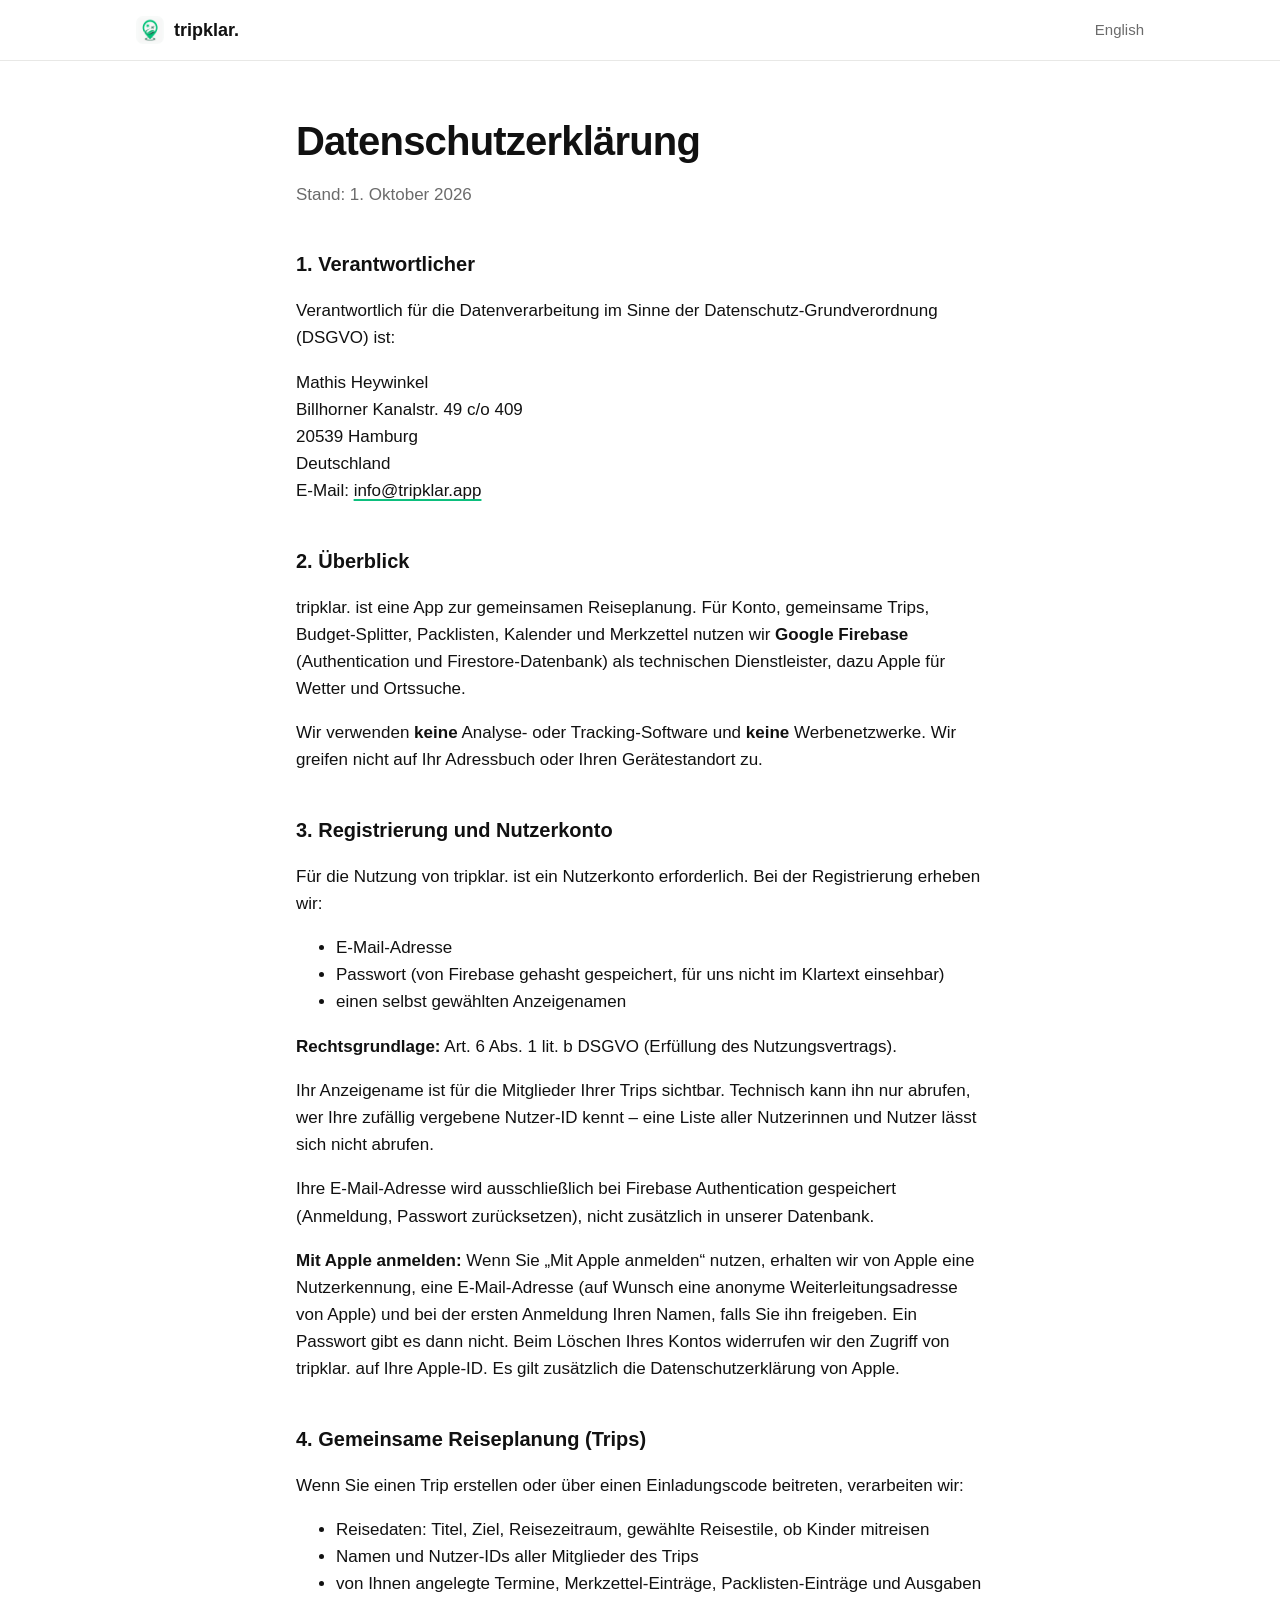
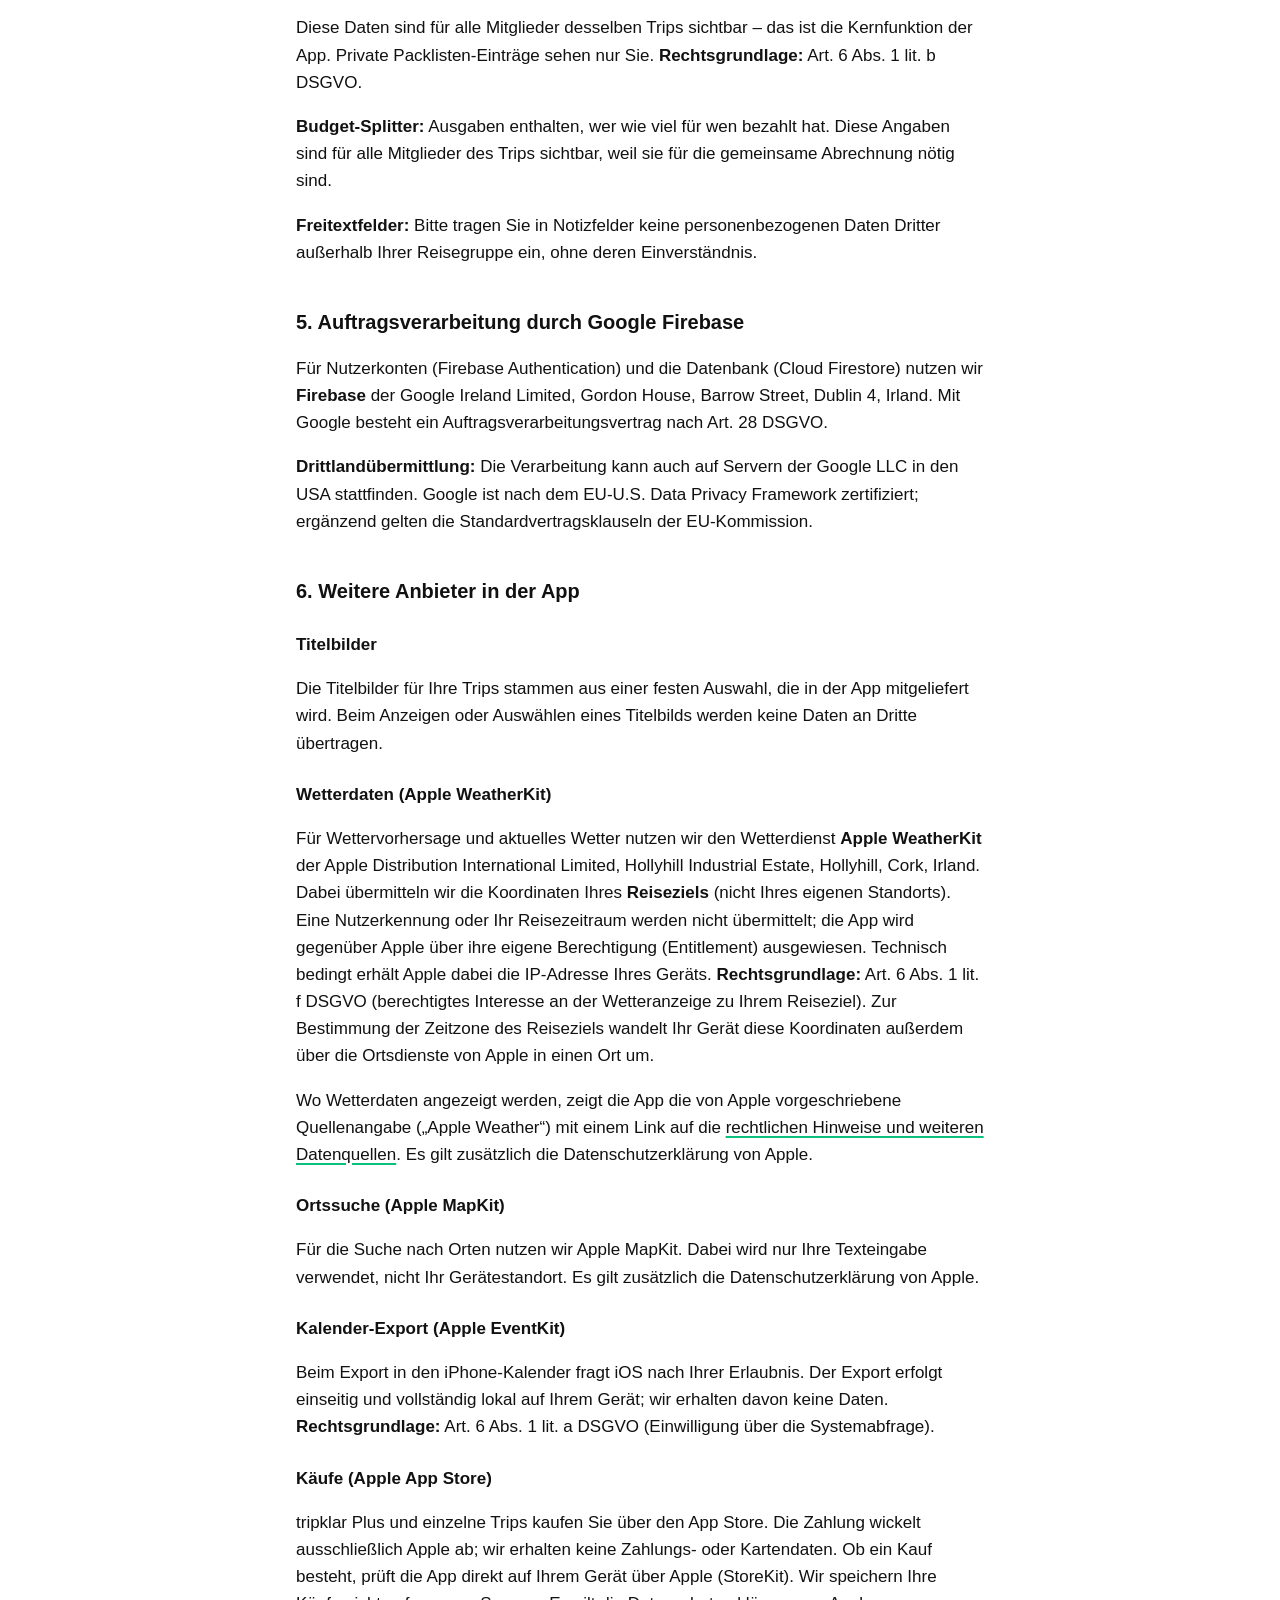
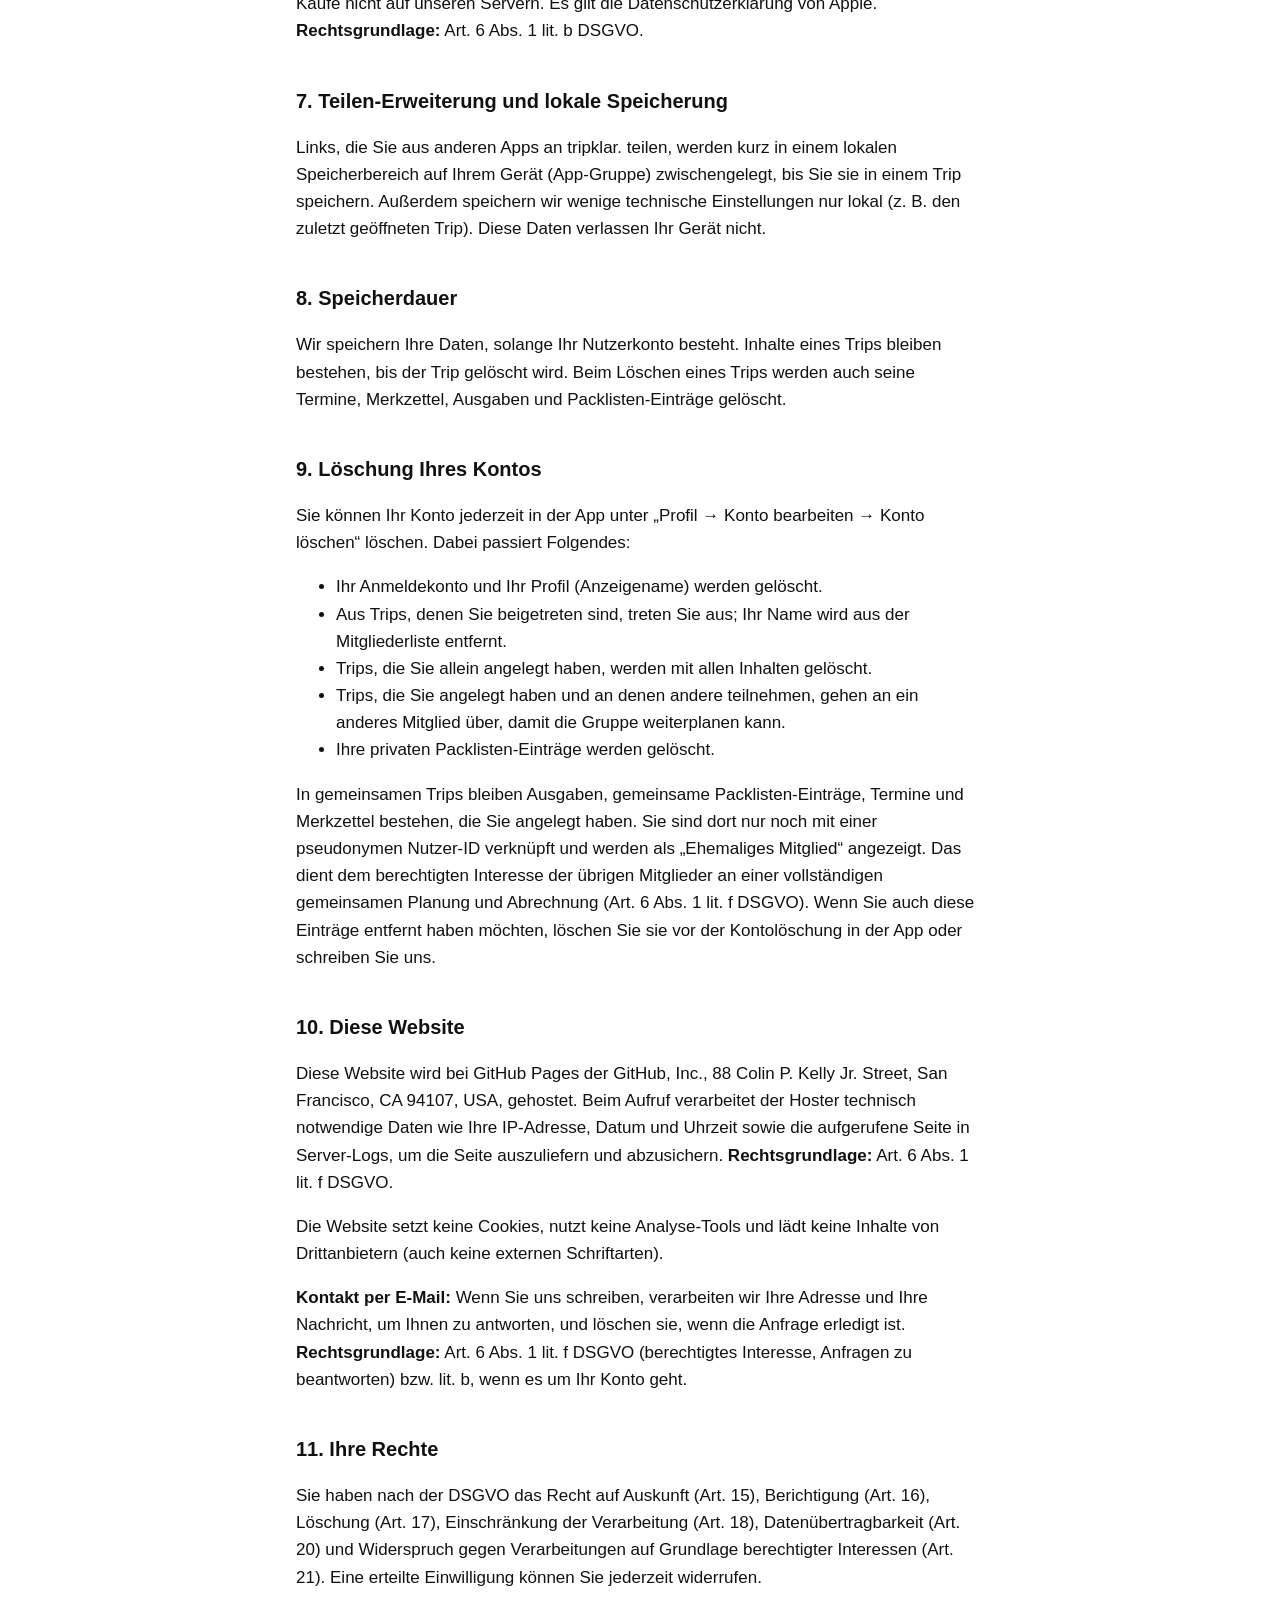
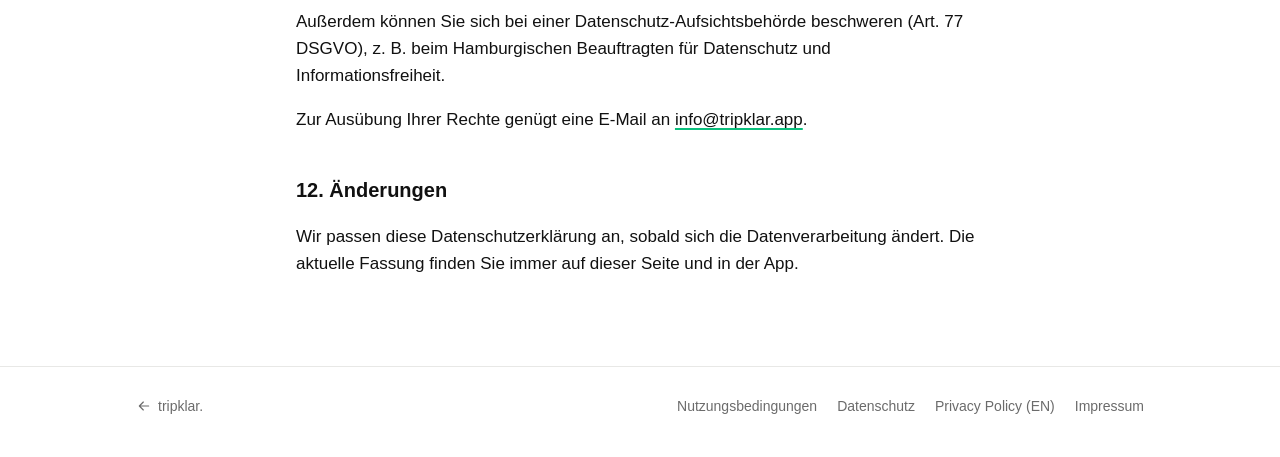
==== commit d3d3c5df: "Gelbe Prüfhinweise von den Seiten entfernt, gesammelt in OFFENE-PUNKTE.md Co-Authored-By: Claude Opu" ====
--- a/datenschutz.html
+++ b/datenschutz.html
@@ -85,7 +85,6 @@
          Pexels, werden aber lokal geladen: kein Aufruf bei Pexels, keine Datenübermittlung.
          TripCoverImage lädt für ALTE Trips mit "http…"-Cover-URL weiterhin direkt von Pexels. -->
     <p>Die Titelbilder für Ihre Trips stammen aus einer festen Auswahl, die in der App mitgeliefert wird. Beim Anzeigen oder Auswählen eines Titelbilds werden keine Daten an Dritte übertragen.</p>
-    <p><mark class="todo">PRÜFEN: Trips, die vor der Umstellung angelegt wurden, können noch eine Bild-Adresse von Pexels als Titelbild gespeichert haben. Diese Bilder werden direkt von den Servern von Pexels geladen; dabei erhält Pexels technisch bedingt die IP-Adresse des Geräts (Rechtsgrundlage Art. 6 Abs. 1 lit. f DSGVO). Diesen Absatz behalten, solange solche Trips existieren können, und streichen, sobald keine mehr vorhanden sind bzw. die Altlogik entfernt ist.</mark></p>
     <h3>Wetterdaten (Apple WeatherKit)</h3>
     <!-- Verifiziert im Code (WeatherService.swift): Es werden nur die Koordinaten des Reiseziels
          übergeben (CLLocation aus trip.latitude/longitude), keine Nutzer-ID, kein Reisezeitraum;
@@ -94,7 +93,6 @@
          des Ziels zu bestimmen. -->
     <p>Für Wettervorhersage und aktuelles Wetter nutzen wir den Wetterdienst <strong>Apple WeatherKit</strong> der Apple Distribution International Limited, Hollyhill Industrial Estate, Hollyhill, Cork, Irland. Dabei übermitteln wir die Koordinaten Ihres <strong>Reiseziels</strong> (nicht Ihres eigenen Standorts). Eine Nutzerkennung oder Ihr Reisezeitraum werden nicht übermittelt; die App wird gegenüber Apple über ihre eigene Berechtigung (Entitlement) ausgewiesen. Technisch bedingt erhält Apple dabei die IP-Adresse Ihres Geräts. <strong>Rechtsgrundlage:</strong> Art. 6 Abs. 1 lit. f DSGVO (berechtigtes Interesse an der Wetteranzeige zu Ihrem Reiseziel). Zur Bestimmung der Zeitzone des Reiseziels wandelt Ihr Gerät diese Koordinaten außerdem über die Ortsdienste von Apple in einen Ort um.</p>
     <p>Wo Wetterdaten angezeigt werden, zeigt die App die von Apple vorgeschriebene Quellenangabe („Apple Weather“) mit einem Link auf die <a href="https://weatherkit.apple.com/legal-attribution.html">rechtlichen Hinweise und weiteren Datenquellen</a>. Es gilt zusätzlich die Datenschutzerklärung von Apple.</p>
-    <p><mark class="todo">PRÜFEN: Ob Apple bei WeatherKit-Abfragen selbst Daten speichert oder in Drittländer (USA) übermittelt, ist hier nicht verifiziert. Aktuelle Angaben von Apple zu WeatherKit einholen und ggf. Drittlandhinweis (DPF/SCC) ergänzen.</mark></p>
     <h3>Ortssuche (Apple MapKit)</h3>
     <p>Für die Suche nach Orten nutzen wir Apple MapKit. Dabei wird nur Ihre Texteingabe verwendet, nicht Ihr Gerätestandort. Es gilt zusätzlich die Datenschutzerklärung von Apple.</p>
     <h3>Kalender-Export (Apple EventKit)</h3>
--- a/style.css
+++ b/style.css
@@ -78,26 +78,17 @@
 .hero h1 span, .accent { color: var(--primary); }
 .hero p.lead { font-size: 19px; color: var(--grey); margin: 0 0 32px; max-width: 32em; }
 .cta-row { display: flex; flex-wrap: wrap; gap: 12px; }
-.hero small { display: block; margin-top: 16px; color: var(--grey); font-size: 14px; }
 
 @media (max-width: 820px) {
   .hero { padding: 48px 0 40px; }
   .hero .wrap { grid-template-columns: 1fr; gap: 40px; }
 }
 
-/* The phone mockup sits on a flat green panel so its edges have room
-   and it doesn't read as cropped. */
-.hero-mockup {
-  display: flex; justify-content: center;
-  padding: 40px 24px;
-  background: var(--tint);
-  border-radius: 28px;
-}
-.hero-mockup img {
-  display: block; width: 100%; max-width: 340px; height: auto;
-  filter: drop-shadow(0 20px 36px rgba(0, 0, 0, 0.16));
-}
-@media (max-width: 820px) { .hero-mockup { padding: 28px 16px; } .hero-mockup img { max-width: 260px; } }
+/* The phone mockup stands freely on the page; its soft shadow is baked
+   into the image and fades out before the image edge. */
+.hero-mockup { display: flex; justify-content: center; }
+.hero-mockup img { display: block; width: 100%; max-width: 300px; height: auto; }
+@media (max-width: 820px) { .hero-mockup img { max-width: 230px; } }
 
 /* ---------- Sections ---------- */
 
@@ -184,14 +175,6 @@
 .step h3 { margin: 0 0 4px; font-size: 17px; font-weight: 600; }
 .step p { margin: 0; color: var(--grey); font-size: 15px; }
 
-.promise { display: grid; grid-template-columns: 1fr 1fr; gap: 48px; align-items: start; }
-.promise .section-lead { margin: 0; }
-@media (max-width: 760px) { .promise { grid-template-columns: 1fr; gap: 28px; } }
-.promise ul { list-style: none; padding: 0; margin: 0; }
-.promise li { display: flex; gap: 12px; align-items: center; padding: 14px 0; border-bottom: 1px solid var(--line); }
-.promise li:first-child { border-top: 1px solid var(--line); }
-.promise li .i { color: var(--primary); }
-
 .cta-final { background: var(--subtle); text-align: center; }
 .cta-final img { display: block; margin: 0 auto 24px; border-radius: 14px; }
 .cta-final .section-lead { margin-left: auto; margin-right: auto; margin-bottom: 32px; }
@@ -217,4 +200,3 @@
 .legal address { font-style: normal; }
 
 /* Unfilled placeholders: impossible to overlook before publishing. */
-mark.todo { background: #FFE58A; color: #111; padding: 0 4px; border-radius: 4px; }
